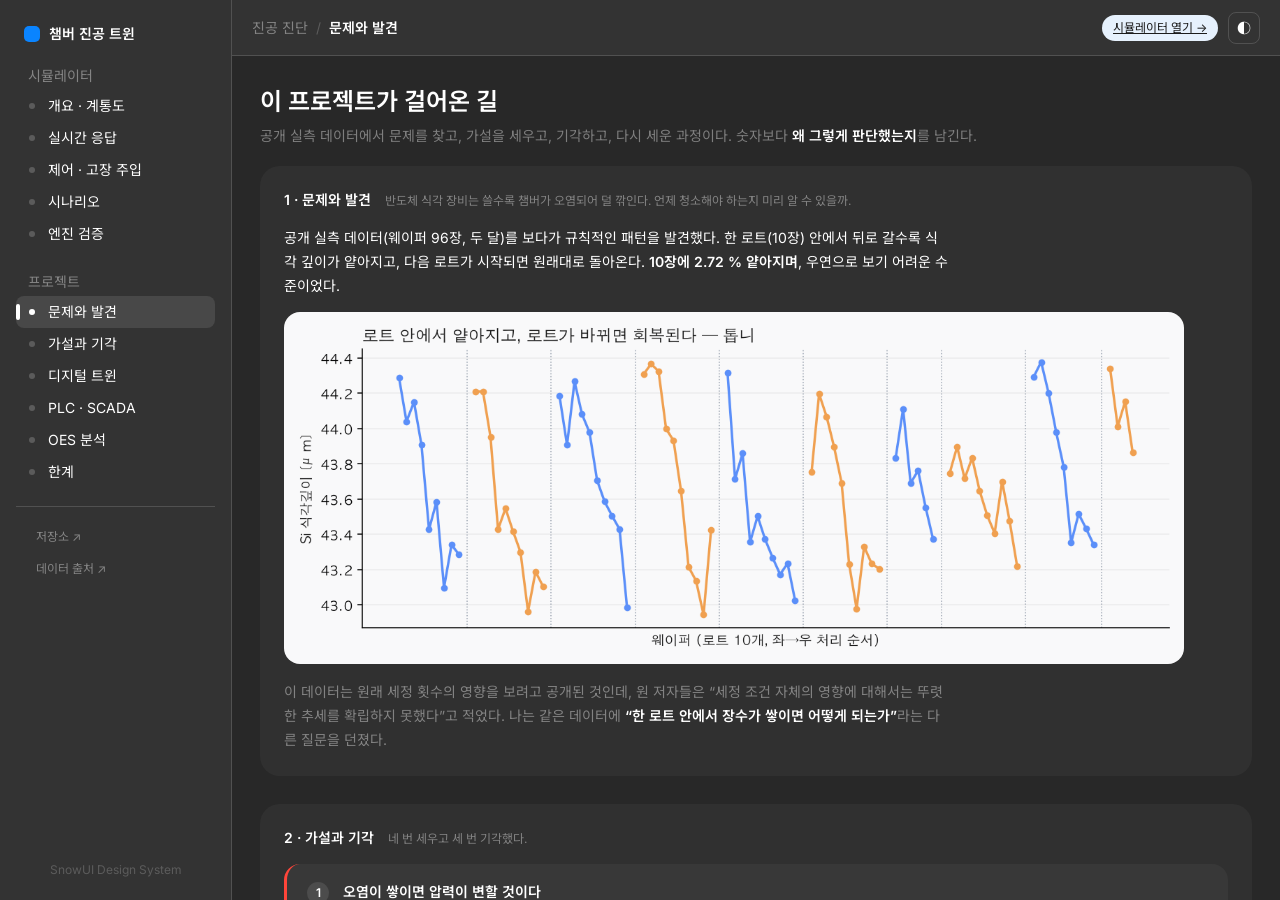
==== docs/project.html @ c80b0d44 "SnowUI 예시에 맞춰 여백·테두리 조정, 프로젝트 페이지 신설, 차트 라벨 분리 1) SnowUI OverviewScreen.jsx 와 대조해 어긋난 값을 맞췄다    - 패널" ====
<!doctype html>
<html lang="ko" data-theme="dark">
<head>
<meta charset="utf-8">
<meta name="viewport" content="width=device-width, initial-scale=1">
<title>프로젝트 — 식각 챔버 진공 디지털 트윈</title>
<link rel="preconnect" href="https://fonts.googleapis.com">
<link rel="preconnect" href="https://fonts.gstatic.com" crossorigin>
<link href="https://fonts.googleapis.com/css2?family=Inter:wght@400;500;600;700&family=Noto+Sans+KR:wght@400;500;600;700&display=swap" rel="stylesheet">
<link rel="stylesheet" href="style.css">
</head>
<body>
<div class="shell">

<aside class="rail">
  <div class="rail-brand">
    <span class="rail-dot"></span>
    <span>챔버 진공 트윈</span>
  </div>

  <div class="rail-sec">시뮬레이터</div>
  <nav class="rail-group">
    <a class="rail-row" href="index.html#s-overview"><span class="ri"></span>개요 · 계통도</a>
    <a class="rail-row" href="index.html#s-trend"><span class="ri"></span>실시간 응답</a>
    <a class="rail-row" href="index.html#s-control"><span class="ri"></span>제어 · 고장 주입</a>
    <a class="rail-row" href="index.html#s-scenario"><span class="ri"></span>시나리오</a>
    <a class="rail-row" href="index.html#s-verify"><span class="ri"></span>엔진 검증</a>
  </nav>

  <div class="rail-sec">프로젝트</div>
  <nav class="rail-group">
    <a class="rail-row" href="#p-problem"><span class="ri"></span>문제와 발견</a>
    <a class="rail-row" href="#p-hunt"><span class="ri"></span>가설과 기각</a>
    <a class="rail-row" href="#p-twin"><span class="ri"></span>디지털 트윈</a>
    <a class="rail-row" href="#p-plc"><span class="ri"></span>PLC · SCADA</a>
    <a class="rail-row" href="#p-oes"><span class="ri"></span>OES 분석</a>
    <a class="rail-row" href="#p-limit"><span class="ri"></span>한계</a>
  </nav>

  <nav class="rail-group rail-ext">
    <a class="rail-row" href="https://github.com/jiu7021/etch-chamber-vacuum-twin">저장소 ↗</a>
    <a class="rail-row" href="https://doi.org/10.5281/zenodo.17122442">데이터 출처 ↗</a>
  </nav>

  <div class="rail-foot">SnowUI Design System</div>
</aside>

<div class="col">
  <header class="topbar">
    <div class="crumb"><span>진공 진단</span><span class="sep">/</span><b id="crumb-cur">문제와 발견</b></div>
    <div class="topbar-r">
      <a class="badge" href="index.html">시뮬레이터 열기 →</a>
      <button id="theme-btn" class="icon-btn" type="button" aria-label="테마 전환">◐</button>
    </div>
  </header>

  <div class="scroll">

  <div class="hero">
    <h1>이 프로젝트가 걸어온 길</h1>
    <p class="sub">공개 실측 데이터에서 문제를 찾고, 가설을 세우고, 기각하고, 다시 세운 과정이다.
       숫자보다 <b>왜 그렇게 판단했는지</b>를 남긴다.</p>
  </div>

  <main>

  <section class="panel" id="p-problem">
    <div class="panel-head"><h2>1 · 문제와 발견</h2>
      <div class="hint">반도체 식각 장비는 쓸수록 챔버가 오염되어 덜 깎인다. 언제 청소해야 하는지 미리 알 수 있을까.</div></div>
    <p class="para">공개 실측 데이터(웨이퍼 96장, 두 달)를 보다가 규칙적인 패턴을 발견했다.
      한 로트(10장) 안에서 뒤로 갈수록 식각 깊이가 얕아지고, 다음 로트가 시작되면 원래대로 돌아온다.
      <b>10장에 2.72 % 얕아지며</b>, 우연으로 보기 어려운 수준이었다.</p>
    <img class="fig" src="img/etch_depth_sawtooth.png" alt="로트별 식각깊이 톱니">
    <p class="para dim">이 데이터는 원래 세정 횟수의 영향을 보려고 공개된 것인데, 원 저자들은
      “세정 조건 자체의 영향에 대해서는 뚜렷한 추세를 확립하지 못했다”고 적었다.
      나는 같은 데이터에 <b>“한 로트 안에서 장수가 쌓이면 어떻게 되는가”</b>라는 다른 질문을 던졌다.</p>
  </section>

  <section class="panel" id="p-hunt">
    <div class="panel-head"><h2>2 · 가설과 기각</h2>
      <div class="hint">네 번 세우고 세 번 기각했다.</div></div>
    <div class="steps">
      <div class="step no"><span class="step-n">1</span><div>
        <b>오염이 쌓이면 압력이 변할 것이다</b>
        <p>배기가 막히면 압력이 오를 것이라 보았다. 확인해보니 압력은 변동계수 0.03 %로 사실상 상수였다.
           <b>자동압력제어(APC)</b>가 붙들고 있었다.</p></div></div>
      <div class="step no"><span class="step-n">2</span><div>
        <b>그럼 배기 속도를 보자</b>
        <p>배기 속도는 가스량 ÷ 압력이다. 가스량은 레시피가 정하고 압력은 상수였다.
           분자도 분모도 안 변하니 그 몫에도 정보가 없었다.</p></div></div>
      <div class="step half"><span class="step-n">3</span><div>
        <b>배기구 하류(포어라인)를 보자</b>
        <p>로트마다 리셋되는 톱니를 찾았다. 배기계에 뭔가 쌓였다 없어진다는 것과 부합했지만,
           식각 깊이가 얕아지는 것은 설명하지 못했다.</p></div></div>
      <div class="step no"><span class="step-n">4</span><div>
        <b>기록된 31개 채널 전수 조사</b>
        <p>다중비교 보정과 함께 전부 조사했다. <b>설명하는 채널은 하나도 없었다.</b></p></div></div>
    </div>
    <div class="turn">
      <b>여기서 관점을 뒤집었다.</b>
      <p>압력이 일정한 것은 정보가 없어서가 아니라, 제어기가 계속 보정하고 있기 때문이다.
         크루즈 컨트롤을 켜고 오르막을 오르면 속도계는 그대로지만 액셀은 더 밟힌다.
         그렇다면 정보는 제어 결과(압력)가 아니라 <b>제어 수단(배기 밸브 각도)</b>에 남아 있어야 한다.
         그런데 그 값은 데이터에 기록돼 있지 않았다.</p>
      <table class="cmp">
        <tr><th></th><th>평지</th><th>오르막</th></tr>
        <tr><td>속도계 <span class="dim">(= 챔버 압력)</span></td><td>100 km/h</td><td><b>100 km/h</b></td></tr>
        <tr><td>액셀 개도 <span class="dim">(= 밸브 각도)</span></td><td>20 %</td><td><b>35 %</b></td></tr>
      </table>
    </div>
  </section>

  <section class="panel" id="p-twin">
    <div class="panel-head"><h2>3 · 디지털 트윈</h2>
      <div class="hint">기록되지 않은 값을 물리식으로 복원한다.</div></div>
    <p class="para">진공 배기 방정식으로 챔버를 재현하고, 압력과 가스량으로부터 밸브 각도를 역산하는
      시뮬레이터를 만들었다. 실측 압력 재현 오차가
      <b>고정 배기속도 모델 34.8 % → APC 모델 8.2 %</b>로 줄었고, 96장 전부에서 APC 모델이 우세했다.
      즉 <b>실제 장비에 APC가 걸려 있다는 것이 데이터로 확인</b>되었다.</p>
    <p class="para"><a class="inline-link" href="index.html">시뮬레이터에서 직접 확인하기 →</a></p>
  </section>

  <section class="panel" id="p-plc">
    <div class="panel-head"><h2>4 · PLC · SCADA 연동</h2>
      <div class="hint">시뮬레이터 안에서만 맞는 것은 자기 채점이다.</div></div>
    <p class="para">제어 로직을 IEC 61131-3 구조화 텍스트(ST)로 다시 작성해 실제 PLC 런타임에 올리고,
      물리 모델과는 완전히 분리된 별도 프로세스로 통신(Modbus TCP)만으로 연결했다.</p>
    <img class="fig" src="img/scada_demo.gif" alt="SCADA 실시간 제어 시연">
    <p class="para dim">설정값을 40 → 30 mTorr로 바꾸자 밸브가 열리며 압력이 따라 내려가고,
      밸브각 편차 알람이 점등된다. 실제 PLC가 제어하는 화면이다.</p>
    <img class="fig" src="img/hil_leak_response.png" alt="실제 PLC 폐루프 누설 응답">
    <table class="kv">
      <tr><td>압력</td><td>40.00 mTorr로 <b>완전 복귀</b> (잔류편차 0.000 %)</td></tr>
      <tr><td>밸브 각도</td><td>26.77° → <b>27.54°로 이동한 채 남음</b> (+2.89 %)</td></tr>
      <tr><td>손으로 푼 해석해</td><td><b>27.5411°</b> — 실측과 오차 <b>0.00 %</b></td></tr>
      <tr><td>정정 시간</td><td>4.07초 (사전 예측 4.1초)</td></tr>
    </table>
    <p class="para"><b>압력만 보면 아무 일도 없었다. 고장은 밸브 각도에만 남았다.</b></p>
  </section>

  <section class="panel" id="p-oes">
    <div class="panel-head"><h2>5 · OES 분석</h2>
      <div class="hint">밸브 각도는 “배기계가 나빠지고 있다”를 보여주지만, “왜 식각이 얕아지는가”는 답하지 못한다.</div></div>
    <p class="para">범위 밖으로 두었던 광학 발광 분광 데이터 7.9 GB를 열었다.
      실리콘을 깎는 물질인 <b>원자 불소(F)의 발광이 로트 안에서 10장당 6~12 % 어두워지고,
      로트가 바뀌면 회복</b>되었다.</p>
    <img class="fig" src="img/oes_sequence_slope.png" alt="OES 파장별 순번 기울기">
    <p class="para">웨이퍼 순번을 통계적으로 통제하고도 상관이 남아(r = 0.42),
      <b>장수를 세는 대신 실시간으로 측정 가능한 지표</b>가 될 수 있음을 확인했다.
      다만 식각 깊이 변화의 42 %만 설명하고 나머지는 밝히지 못했다.</p>
  </section>

  <section class="panel" id="p-limit">
    <div class="panel-head"><h2>6 · 한계</h2>
      <div class="hint">증명한 것과 증명하지 못한 것을 구분해 적는다.</div></div>
    <ol class="limits">
      <li><b>밸브 각도를 실측으로 검증하지 못했다.</b> 데이터에 없어서 물리식으로 역산했고,
        트윈과 실제 PLC 안에서만 확인했다.</li>
      <li><b>“밸브각이 임계를 넘으면 식각이 얕아진다”는 증명되지 않았다.</b> 물리 기반 가설이며,
        검증하려면 밸브각 로그와 식각 깊이가 함께 기록된 데이터가 필요하다.</li>
      <li><b>OES로도 42 %만 설명된다.</b> 기준 발광선이 없어 밝기를 농도로 환산할 수도 없다.</li>
      <li><b>청소 효과와 웜업을 분리하지 못했다.</b> 로트 경계가 날짜 경계와 겹친다.</li>
      <li><b>PLC 장시간 안정성 미검증.</b> 약 71분 후 런타임 워치독이 걸려 멈춘 사례가 있다.</li>
    </ol>
    <p class="para dim">음성 결과를 그대로 실었다. 첫 접근은 검증 게이트 실패였고,
      전수 조사 결론은 “설명하는 변수 없음”이었다. 그 실패가 이후 작업의 이유다.</p>
  </section>

  </main>

  <footer class="ftr">
    단위는 SI 단일계로 계산하고 표시 경계에서만 환산한다 ·
    시험대 파라미터는 시뮬레이터 설정값이며 실제 장비 스펙이 아니다
  </footer>

  </div>
</div>
</div>

<script src="ui.js"></script>
</body>
</html>
---- docs/style.css ----
/* ═══════════════════════════════════════════════════════════════════════
   SnowUI Design System — 사이드바 대시보드 셸
   토큰 출처: claude.ai/design "SnowUI Design System"
     tokens/colors.css · typography.css · shape.css · fonts.css
     ui_kits/dashboard/{Shell,NavRail}.jsx (레이아웃)

   다크가 기본이고 밝은 테마는 탑바 토글로 전환한다.
   SnowUI 다크의 특징을 그대로 둔다 — 다크에서도 KPI 카드는 파스텔 밝은 면을
   유지하고 그 위 글자만 text-inverse(어두움)로 뒤집는다.
   Inter 에는 한글 글리프가 없어 Noto Sans KR 을 뒤에 둔다.
   ═══════════════════════════════════════════════════════════════════════ */

:root{
  /* ── 밝은 테마 (SnowUI 기본값) ── */
  --ink:rgb(28,28,28); --ink-80:rgba(28,28,28,.8); --ink-40:rgba(28,28,28,.4);
  --ink-20:rgba(28,28,28,.2); --ink-10:rgba(28,28,28,.1); --ink-05:rgba(28,28,28,.05);
  --surface-page:rgb(255,255,255);
  --surface-app:rgb(249,249,250);
  --surface-panel:rgb(255,255,255);
  --surface-sunken:rgb(247,249,251);
  --surface-hover:rgba(0,0,0,.04);
  --surface-selected:rgba(28,28,28,.05);
  --line:rgba(0,0,0,.1);
  --text-inverse:rgb(28,28,28);

  --fill-blue:rgb(230,241,253); --fill-purple:rgb(237,238,252);
  --fill-cyan:rgb(227,245,255); --fill-lilac:rgb(229,236,246);

  --accent:rgb(0,122,255);
  --warn:rgb(191,116,20);  --warn-fill:rgb(255,244,229);
  --bad:rgb(200,40,40);    --bad-fill:rgb(255,236,236);
  --ok:rgb(35,150,72);     --ok-fill:rgb(233,248,238);

  --c-grid:rgba(0,0,0,.10); --c-axis:rgba(28,28,28,.4); --c-mark:rgba(191,116,20,.55);
  --c-press:rgb(28,28,28); --c-theta:rgb(0,122,255); --c-seff:rgb(160,188,232);
  --c-ror:rgb(191,116,20);

  --radius-8:8px; --radius-16:16px; --radius-20:20px; --radius-full:999px;
  --dur-fast:120ms; --dur-base:200ms; --ease:cubic-bezier(.4,0,.2,1);
  --font-sans:'Inter','Noto Sans KR',-apple-system,BlinkMacSystemFont,'Segoe UI',sans-serif;
}

:root[data-theme="dark"]{
  /* ── 다크 테마 (SnowUI colors.css 의 [data-theme="dark"] 값) ── */
  --ink:rgb(255,255,255); --ink-80:rgba(255,255,255,.8); --ink-40:rgba(255,255,255,.4);
  --ink-20:rgba(255,255,255,.2); --ink-10:rgba(255,255,255,.1); --ink-05:rgba(255,255,255,.1);
  --surface-page:rgb(51,51,51);
  --surface-app:rgb(40,40,40);
  --surface-panel:rgba(255,255,255,.04);
  --surface-sunken:rgba(255,255,255,.04);
  --surface-hover:rgba(255,255,255,.1);
  --surface-selected:rgba(255,255,255,.1);
  --line:rgba(255,255,255,.15);
  --text-inverse:rgb(28,28,28);

  /* SnowUI 는 다크에서도 이 파스텔 면들을 밝게 유지한다 */
  --fill-lilac:rgb(231,235,245); --fill-purple:rgb(231,231,238);

  --accent:rgb(10,132,255);
  --warn:rgb(255,159,10);  --warn-fill:rgba(255,159,10,.14);
  --bad:rgb(255,69,58);    --bad-fill:rgba(255,69,58,.14);
  --ok:rgb(48,209,88);     --ok-fill:rgba(48,209,88,.14);

  --c-grid:rgba(255,255,255,.15); --c-axis:rgba(255,255,255,.4); --c-mark:rgba(255,159,10,.6);
  --c-press:rgb(255,255,255); --c-theta:rgb(10,132,255); --c-seff:rgb(100,210,255);
  --c-ror:rgb(255,159,10);
}

*{box-sizing:border-box}
html,body{margin:0;padding:0;height:100%}
body{
  background:var(--surface-app); color:var(--ink);
  font-family:var(--font-sans); font-size:14px; line-height:20px; letter-spacing:0;
  -webkit-font-smoothing:antialiased;
}
h1,h2{margin:0;font-weight:600}
b{font-weight:600;color:var(--ink)}
.g-val,.g-unit,.g-delta,.badge,.tag,.c-lab,.ror-status,.ror-tbl,.st-detail,.sld output,.scen-card .n{
  font-variant-numeric:tabular-nums;
}

/* ═══ 셸 ═══ */
.shell{display:flex;height:100vh;overflow:hidden}

.rail{
  width:232px;flex:none;border-right:1px solid var(--line);
  background:var(--surface-page);padding:20px 16px;overflow-y:auto;
  display:flex;flex-direction:column;
}
.rail-brand{display:flex;align-items:center;gap:9px;padding:4px 8px 0;font-weight:600}
.rail-dot{width:16px;height:16px;border-radius:5px;background:var(--accent);flex:none}
.rail-sec{font-size:14px;color:var(--ink-40);padding:4px 12px;margin-top:18px}
.rail-group{display:flex;flex-direction:column}
.rail-row{
  display:flex;align-items:center;gap:4px;height:32px;padding:0 8px;
  border-radius:var(--radius-8);color:var(--ink);text-decoration:none;font-size:14px;
  position:relative;transition:background var(--dur-fast) var(--ease);
}
.rail-row:hover{background:var(--surface-hover)}
.rail-row.on{background:var(--surface-selected)}
.rail-row.on::before{
  content:"";position:absolute;left:0;top:8px;width:4px;height:16px;
  border-radius:2px;background:var(--ink);
}
.ri{width:6px;height:6px;border-radius:3px;background:var(--ink-20);margin:0 9px 0 5px;flex:none}
.rail-row.on .ri{background:var(--ink)}
.rail-foot{margin-top:auto;padding-top:20px;font-size:12px;color:var(--ink-20);text-align:center}

.col{flex:1;display:flex;flex-direction:column;min-width:0}
.topbar{
  height:56px;flex:none;border-bottom:1px solid var(--line);background:var(--surface-page);
  display:flex;align-items:center;justify-content:space-between;padding:0 20px;gap:14px;
}
.crumb{display:flex;align-items:center;gap:8px;font-size:14px;color:var(--ink-40);min-width:0}
.crumb b{color:var(--ink);white-space:nowrap;overflow:hidden;text-overflow:ellipsis}
.crumb .sep{color:var(--ink-20)}
.topbar-r{display:flex;align-items:center;gap:10px;flex:none}
.icon-btn{
  width:32px;height:32px;border-radius:var(--radius-8);border:1px solid var(--line);
  background:transparent;color:var(--ink);cursor:pointer;font-size:14px;line-height:1;
  transition:background var(--dur-fast) var(--ease);
}
.icon-btn:hover{background:var(--surface-hover)}

.scroll{flex:1;overflow-y:auto;min-height:0}
.hero{max-width:1280px;margin:0 auto;padding:28px 28px 0}
.hero h1{font-size:24px;line-height:36px}
.sub{margin:6px 0 0;color:var(--ink-40);max-width:760px;font-size:14px;line-height:20px}
main{max-width:1280px;margin:0 auto;padding:20px 28px 48px;display:flex;flex-direction:column;gap:28px}

.badge{
  font-size:12px;line-height:18px;padding:3px 10px;border-radius:var(--radius-full);
  background:var(--fill-blue);color:var(--text-inverse);border:1px solid transparent;
}
.badge.ghost{background:var(--ink-05);color:var(--ink-40)}
.badge.bad{background:var(--warn-fill);color:var(--warn)}

/* ═══ 패널 ═══ */
.panel{background:var(--surface-panel);border:none;
  border-radius:var(--radius-20);padding:24px}
.panel-head{display:flex;align-items:baseline;gap:14px;flex-wrap:wrap;margin-bottom:16px}
.panel h2{font-size:14px;line-height:20px}
.hint{color:var(--ink-40);font-size:12px;line-height:18px}
.dim{color:var(--ink-40)} .dim.sm{font-size:12px}

/* ═══ 계통도 ═══ */
.grid-top{display:grid;grid-template-columns:minmax(0,1.05fr) minmax(0,1fr);gap:28px;align-items:center}
.schematic svg{width:100%;height:auto;display:block}
.chamber-body{fill:var(--surface-sunken);stroke:var(--ink-40);stroke-width:1.6}
.plasma{fill:rgba(100,210,255,.18);stroke:rgba(100,210,255,.5);stroke-width:1}
.wafer{fill:var(--ink-40)}
.pipe{stroke:var(--ink-20);stroke-width:5;stroke-linecap:round}
.valve-body{fill:var(--surface-page);stroke:var(--ink-40);stroke-width:2}
.valve-disc{stroke:var(--accent);stroke-width:3.4;stroke-linecap:round;
  transform-box:fill-box;transform-origin:center;transition:transform .06s linear}
.pump-body{fill:var(--surface-page);stroke:var(--ink-40);stroke-width:2}
.lbl{fill:var(--ink-40);font-size:10px;font-family:var(--font-sans)}
.lbl.mid{text-anchor:middle} .lbl.tiny{font-size:9px} .lbl.dim{fill:var(--ink-20)}
.lbl.accent{fill:var(--accent)} .lbl.warn{fill:var(--warn)}
.press-big{fill:var(--ink);font-size:24px;font-family:var(--font-sans);font-weight:600;text-anchor:middle}
.leak-ray{stroke:var(--bad);stroke-width:2;fill:none;stroke-linecap:round}
.hidden{display:none}
.arrow{fill:var(--ink-20)}
.blade{stroke:var(--ink-20);stroke-width:1.6}

/* ═══ KPI 카드 — SnowUI 는 다크에서도 파스텔 면을 밝게 둔다 ═══ */
.gauges{display:grid;grid-template-columns:repeat(2,1fr);gap:16px}
.gauge{background:var(--surface-sunken);border:none;border-radius:var(--radius-16);
  padding:20px;display:flex;flex-direction:column;gap:6px;
  transition:transform var(--dur-base) var(--ease)}
.gauge:hover{transform:translateY(-2px)}
.gauge.hero{background:var(--fill-lilac);border-color:transparent;color:var(--text-inverse)}
.gauge.accent{background:var(--fill-blue);border-color:transparent;color:var(--text-inverse)}
.gauge.hero .g-lab,.gauge.accent .g-lab{color:var(--text-inverse)}
.gauge.hero .g-unit,.gauge.accent .g-unit{color:rgba(28,28,28,.4)}
.gauge.hero .g-delta,.gauge.accent .g-delta{color:rgba(28,28,28,.55)}
.gauge.hero .g-delta.hot,.gauge.accent .g-delta.hot{color:rgb(168,90,0);font-weight:600}
.gauge.hero b,.gauge.accent b{color:var(--text-inverse)}
.g-lab{font-size:14px;line-height:20px;font-weight:600;color:var(--ink);display:flex;align-items:center;gap:6px}
.tag{font-size:10px;padding:1px 7px;border-radius:var(--radius-full);
  background:rgba(255,255,255,.75);color:rgb(28,28,28)}
.g-val{font-size:24px;line-height:36px;font-weight:600}
.g-val.sm{font-size:18px;line-height:24px}
.g-unit{font-size:12px;line-height:18px;color:var(--ink-20)}
.g-delta{font-size:12px;line-height:18px;color:var(--ink-40)}
.g-delta.hot{color:var(--warn);font-weight:600}

/* ═══ 차트 ═══ */
.charts{display:grid;grid-template-columns:repeat(3,1fr);gap:16px}
.chart-wrap{background:var(--surface-sunken);border:none;border-radius:var(--radius-16);padding:16px}
.chart-wrap canvas{width:100%;height:124px;display:block}
.c-head{display:flex;align-items:baseline;justify-content:space-between;gap:10px;margin-bottom:10px}
.c-lab{font-size:14px;line-height:20px;font-weight:600;color:var(--ink)}
.c-lab.accent{color:var(--accent)}
.c-now{font-size:18px;line-height:24px;font-weight:600;color:var(--ink)}
.c-now.accent{color:var(--accent)}
.c-foot{margin-top:6px;font-size:12px;line-height:18px;color:var(--ink-40)}

/* ═══ 제어 ═══ */
.grid-ctl{display:grid;grid-template-columns:repeat(3,1fr);gap:28px}
.ctl-col{display:flex;flex-direction:column;gap:12px}
.ctl-col h2{margin-bottom:2px}
.sld{display:block;font-size:12px;line-height:18px;color:var(--ink-40)}
.sld output{color:var(--ink);font-weight:600}
.sld input[type=range]{width:100%;margin-top:6px;accent-color:var(--accent);height:3px}
.btn-row{display:flex;gap:8px;margin-top:4px}
.btn{font-family:inherit;font-size:12px;line-height:18px;padding:7px 14px;
  border-radius:var(--radius-8);cursor:pointer;border:1px solid var(--line);
  background:transparent;color:var(--ink);
  transition:background var(--dur-fast) var(--ease)}
.btn:hover{background:var(--surface-hover)}
.btn.primary{background:var(--ink);border-color:var(--ink);color:var(--text-inverse)}
.btn.primary:hover{background:var(--ink-80)}
.btn:disabled{opacity:.4;cursor:not-allowed}

.apc-box{background:var(--surface-sunken);border:none;
  border-radius:var(--radius-16);padding:20px;margin-top:4px}
.apc-head{display:flex;align-items:center;justify-content:space-between;font-size:14px;font-weight:600}
.apc-note{margin:8px 0 0;font-size:12px;line-height:18px;color:var(--ink-40)}
.switch{position:relative;display:inline-block;width:38px;height:21px}
.switch input{opacity:0;width:0;height:0}
.switch .slider{position:absolute;inset:0;background:var(--ink-20);border-radius:var(--radius-full);
  transition:background var(--dur-base) var(--ease);cursor:pointer}
.switch .slider:before{content:"";position:absolute;height:15px;width:15px;left:3px;bottom:3px;
  background:#fff;border-radius:50%;transition:transform var(--dur-base) var(--ease)}
.switch input:checked + .slider{background:var(--accent)}
.switch input:checked + .slider:before{transform:translateX(17px)}

/* ═══ RoR ═══ */
.ror-status{font-size:12px;line-height:18px;color:var(--ink-40);background:var(--surface-sunken);
  border:none;border-radius:var(--radius-8);padding:8px 12px}
.ror-status.run{color:var(--warn);background:var(--warn-fill);border-color:transparent}
.ror-status.done{color:var(--ok);background:var(--ok-fill);border-color:transparent}
.ror-tbl{width:100%;border-collapse:collapse;font-size:12px;line-height:18px}
.ror-tbl th{text-align:left;color:var(--ink-20);font-weight:500;padding:6px;border-bottom:1px solid var(--line)}
.ror-tbl td{padding:6px;border-bottom:1px solid var(--line)}
.ror-tbl td:first-child{color:var(--ink-40)}
.ror-tbl td:nth-child(2){color:var(--ink);font-weight:600}
.ror-canvas{width:100%;height:92px;background:var(--surface-sunken);
  border:none;border-radius:var(--radius-16);display:block}

/* ═══ 시나리오 ═══ */
.scen{display:grid;grid-template-columns:repeat(4,1fr);gap:16px}
.scen-card{text-align:left;font-family:inherit;cursor:pointer;color:var(--ink);
  background:var(--surface-sunken);border:none;border-radius:var(--radius-16);
  padding:20px;display:flex;flex-direction:column;gap:8px;
  transition:background var(--dur-fast) var(--ease),transform var(--dur-base) var(--ease)}
.scen-card:hover{background:var(--surface-hover);transform:translateY(-2px)}
.scen-card .n{font-size:10px;line-height:18px;color:var(--ink);background:transparent;
  border:1px solid var(--line);border-radius:var(--radius-full);padding:0 8px;width:fit-content}
.scen-card b{font-size:14px;line-height:20px}
.scen-card span:last-child{font-size:12px;color:var(--ink-40);line-height:18px}
.scen-card.on{background:var(--fill-blue);color:var(--text-inverse)}
.scen-card.on b{color:var(--text-inverse)}
.scen-card.on .n{border-color:rgba(28,28,28,.2);color:var(--text-inverse)}
.scen-card.on span:last-child{color:rgba(28,28,28,.6)}

/* ═══ 검증 ═══ */
.selftest{display:grid;grid-template-columns:repeat(3,1fr);gap:12px}
.st-item{display:flex;align-items:flex-start;gap:9px;background:var(--surface-sunken);
  border:none;border-radius:var(--radius-16);padding:16px;font-size:12px}
.st-dot{width:7px;height:7px;border-radius:50%;margin-top:6px;flex:none}
.st-dot.ok{background:var(--ok)} .st-dot.no{background:var(--bad)}
.st-name{font-weight:500;line-height:18px}
.st-detail{font-size:12px;line-height:18px;color:var(--ink-40)}
.foot-note{margin-top:14px;font-size:12px;color:var(--ink-40);line-height:18px;
  border-top:1px solid var(--line);padding-top:14px}

.ftr{border-top:1px solid var(--line);padding:16px 22px;text-align:center;
  color:var(--ink-20);font-size:12px}

@media (max-width:1100px){
  .grid-top,.grid-ctl,.charts,.scen,.selftest{grid-template-columns:1fr}
  .gauges{grid-template-columns:repeat(2,1fr)}
}
@media (max-width:820px){
  .rail{display:none}
}

/* ═══ 프로젝트 페이지 ═══ */
.rail-ext{margin-top:18px;padding-top:14px;border-top:1px solid var(--line)}
.rail-ext .rail-row{color:var(--ink-40);padding-left:20px;font-size:12px}
.rail-ext .rail-row:hover{color:var(--ink)}

.para{margin:0 0 14px;font-size:14px;line-height:24px;max-width:74ch;color:var(--ink)}
.para.dim{color:var(--ink-40)}
.para:last-child{margin-bottom:0}
.inline-link{color:var(--accent);text-decoration:none;font-weight:600}
.inline-link:hover{text-decoration:underline;text-underline-offset:3px}

.fig{display:block;width:100%;max-width:900px;height:auto;margin:8px 0 16px;
  border-radius:var(--radius-16);background:var(--surface-sunken)}

/* 단계 목록 — 기각(no) / 부분성공(half) 을 좌측 색 막대로 구분 */
.steps{display:flex;flex-direction:column;gap:12px;margin-bottom:20px}
.step{display:flex;gap:14px;background:var(--surface-sunken);border-radius:var(--radius-16);
  padding:18px 20px;border-left:3px solid var(--ink-20)}
.step.no{border-left-color:var(--bad)}
.step.half{border-left-color:var(--warn)}
.step-n{flex:none;width:22px;height:22px;border-radius:var(--radius-full);
  background:var(--ink-10);color:var(--ink);font-size:12px;font-weight:600;
  display:grid;place-items:center}
.step b{display:block;font-size:14px;line-height:20px;margin-bottom:4px}
.step p{margin:0;font-size:13px;line-height:21px;color:var(--ink-40);max-width:70ch}

.turn{background:var(--fill-blue);color:var(--text-inverse);border-radius:var(--radius-16);padding:22px}
.turn b{color:var(--text-inverse);font-size:14px}
.turn p{margin:8px 0 14px;font-size:14px;line-height:24px;color:rgba(28,28,28,.75);max-width:74ch}

.cmp,.kv{border-collapse:collapse;font-size:13px;line-height:20px}
.cmp{background:rgba(255,255,255,.55);border-radius:var(--radius-8);overflow:hidden}
.cmp th,.cmp td{padding:8px 14px;text-align:left;color:var(--text-inverse)}
.cmp th{font-weight:600;color:rgba(28,28,28,.5);font-size:12px}
.cmp tr + tr td{border-top:1px solid rgba(28,28,28,.08)}
.kv{width:100%;max-width:760px;margin:4px 0 14px}
.kv td{padding:9px 0;border-bottom:1px solid var(--line);vertical-align:top}
.kv td:first-child{width:180px;color:var(--ink-40)}

.limits{margin:0;padding-left:20px;display:flex;flex-direction:column;gap:10px}
.limits li{font-size:14px;line-height:22px;color:var(--ink-40);max-width:74ch}
.limits li b{color:var(--ink)}
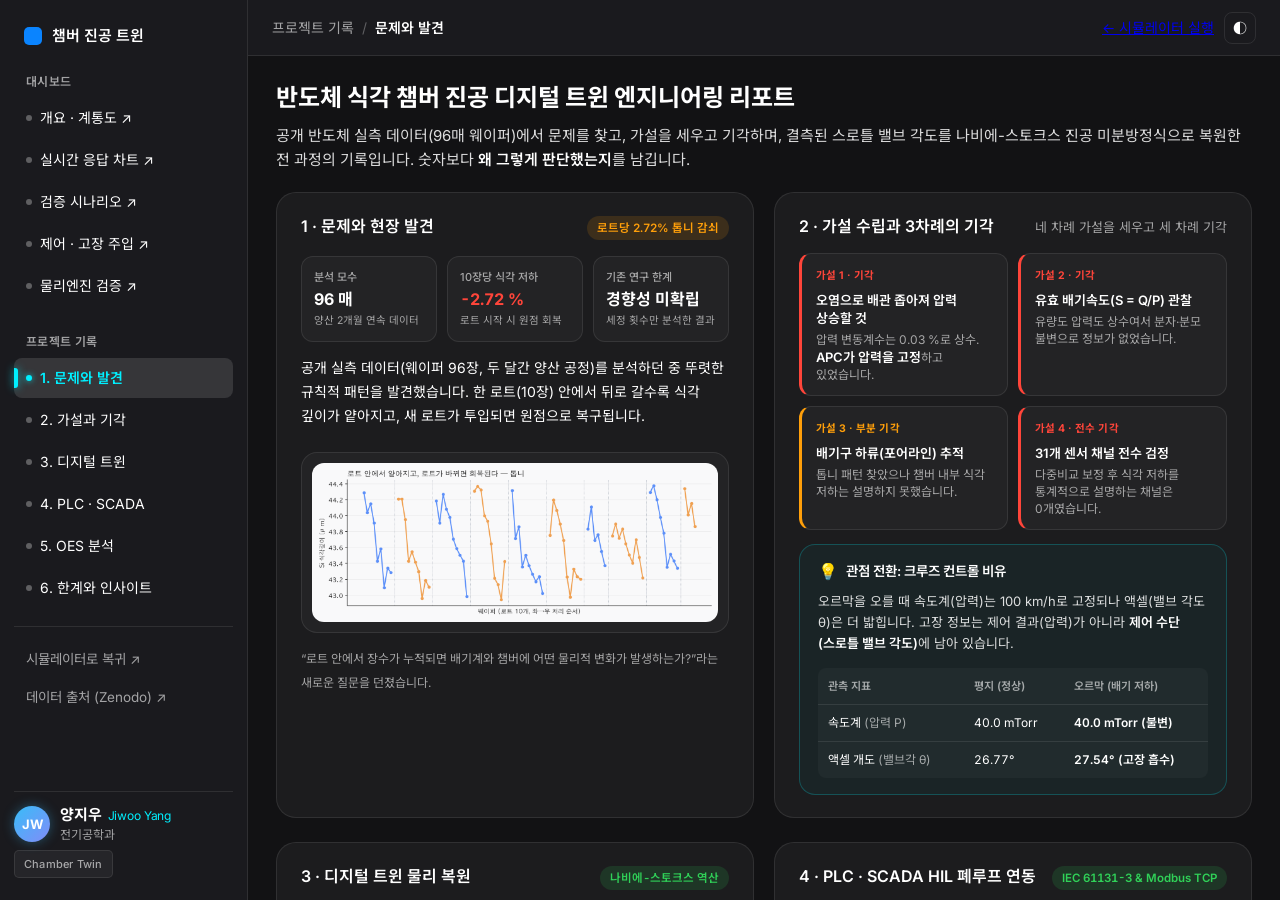
==== commit 8c5a0a41: "feat: 대형 콕핏 진공 배기계 통합 HUD 및 새로고침 스크롤 튐 완전 해결 - 챔버 배기계 시각화 다이어그램 2.5배 대형화 (180px 제한 해제 및 와이드 뷰포트 맞춤 렌" ====
--- a/docs/project.html
+++ b/docs/project.html
@@ -3,180 +3,311 @@
 <head>
 <meta charset="utf-8">
 <meta name="viewport" content="width=device-width, initial-scale=1">
-<title>프로젝트 — 식각 챔버 진공 디지털 트윈</title>
+<meta http-equiv="Cache-Control" content="no-cache, no-store, must-revalidate">
+<title>프로젝트 기록 — 식각 챔버 진공 디지털 트윈 엔지니어링 리포트</title>
+<script>
+// 1. 브라우저 스크롤 복원 및 주소창 잔류 해시 원천 차단 (스멀스멀 올라오는 애니메이션 완전 제거)
+if ('scrollRestoration' in history) history.scrollRestoration = 'manual';
+if (window.location.hash) {
+  try {
+    history.replaceState(null, '', window.location.pathname + window.location.search);
+  } catch (e) {}
+}
+window.scrollTo(0, 0);
+</script>
 <link rel="preconnect" href="https://fonts.googleapis.com">
 <link rel="preconnect" href="https://fonts.gstatic.com" crossorigin>
-<link href="https://fonts.googleapis.com/css2?family=Inter:wght@400;500;600;700&family=Noto+Sans+KR:wght@400;500;600;700&display=swap" rel="stylesheet">
-<link rel="stylesheet" href="style.css">
+<link href="https://fonts.googleapis.com/css2?family=Inter:wght@400;500;600;700&family=JetBrains+Mono:wght@400;500;600;700&family=Noto+Sans+KR:wght@400;500;600;700&display=swap" rel="stylesheet">
+<link rel="stylesheet" href="style.css?v=27">
 </head>
 <body>
 <div class="shell">
 
+<!-- 좌측 고정 사이드바 (시뮬레이터 & 리포트 전역 100% 동일) -->
 <aside class="rail">
   <div class="rail-brand">
     <span class="rail-dot"></span>
     <span>챔버 진공 트윈</span>
   </div>
 
-  <div class="rail-sec">시뮬레이터</div>
+  <div class="rail-sec">대시보드</div>
   <nav class="rail-group">
-    <a class="rail-row" href="index.html#s-overview"><span class="ri"></span>개요 · 계통도</a>
-    <a class="rail-row" href="index.html#s-trend"><span class="ri"></span>실시간 응답</a>
-    <a class="rail-row" href="index.html#s-control"><span class="ri"></span>제어 · 고장 주입</a>
-    <a class="rail-row" href="index.html#s-scenario"><span class="ri"></span>시나리오</a>
-    <a class="rail-row" href="index.html#s-verify"><span class="ri"></span>엔진 검증</a>
+    <a class="rail-row" href="index.html?v=27"><span class="ri"></span>개요 · 계통도 ↗</a>
+    <a class="rail-row" href="index.html?v=27"><span class="ri"></span>실시간 응답 차트 ↗</a>
+    <a class="rail-row" href="index.html?v=27"><span class="ri"></span>검증 시나리오 ↗</a>
+    <a class="rail-row" href="index.html?v=27"><span class="ri"></span>제어 · 고장 주입 ↗</a>
+    <a class="rail-row" href="index.html?v=27"><span class="ri"></span>물리엔진 검증 ↗</a>
   </nav>
 
-  <div class="rail-sec">프로젝트</div>
+  <div class="rail-sec">프로젝트 기록</div>
   <nav class="rail-group">
-    <a class="rail-row" href="#p-problem"><span class="ri"></span>문제와 발견</a>
-    <a class="rail-row" href="#p-hunt"><span class="ri"></span>가설과 기각</a>
-    <a class="rail-row" href="#p-twin"><span class="ri"></span>디지털 트윈</a>
-    <a class="rail-row" href="#p-plc"><span class="ri"></span>PLC · SCADA</a>
-    <a class="rail-row" href="#p-oes"><span class="ri"></span>OES 분석</a>
-    <a class="rail-row" href="#p-limit"><span class="ri"></span>한계</a>
+    <a class="rail-row on" href="#p-problem"><span class="ri"></span>1. 문제와 발견</a>
+    <a class="rail-row" href="#p-hunt"><span class="ri"></span>2. 가설과 기각</a>
+    <a class="rail-row" href="#p-twin"><span class="ri"></span>3. 디지털 트윈</a>
+    <a class="rail-row" href="#p-plc"><span class="ri"></span>4. PLC · SCADA</a>
+    <a class="rail-row" href="#p-oes"><span class="ri"></span>5. OES 분석</a>
+    <a class="rail-row" href="#p-limit"><span class="ri"></span>6. 한계와 인사이트</a>
   </nav>
 
   <nav class="rail-group rail-ext">
-    <a class="rail-row" href="https://github.com/jiu7021/etch-chamber-vacuum-twin">저장소 ↗</a>
-    <a class="rail-row" href="https://doi.org/10.5281/zenodo.17122442">데이터 출처 ↗</a>
+    <a class="rail-row" href="index.html?v=27">시뮬레이터로 복귀 ↗</a>
+    <a class="rail-row" href="https://doi.org/10.5281/zenodo.17122442" target="_blank">데이터 출처 (Zenodo) ↗</a>
   </nav>
 
-  <div class="rail-foot">SnowUI Design System</div>
+  <!-- P-T 스타일 사이드바 하단 프로필 카드 -->
+  <div class="sidebar-profile-footer">
+    <div class="sidebar-profile-card">
+      <div class="profile-avatar">JW</div>
+      <div class="profile-info">
+        <div class="profile-name">양지우 <span class="profile-sub">Jiwoo Yang</span></div>
+        <div class="profile-role">전기공학과</div>
+      </div>
+    </div>
+    <div class="sidebar-profile-meta">
+      <span class="profile-tag">Chamber Twin</span>
+    </div>
+  </div>
 </aside>
 
+<!-- 우측 리포트 대시보드 뷰포트 -->
 <div class="col">
   <header class="topbar">
-    <div class="crumb"><span>진공 진단</span><span class="sep">/</span><b id="crumb-cur">문제와 발견</b></div>
+    <div class="crumb"><span>프로젝트 기록</span><span class="sep">/</span><b id="crumb-cur">1. 문제와 발견</b></div>
     <div class="topbar-r">
-      <a class="badge" href="index.html">시뮬레이터 열기 →</a>
+      <a class="btn primary" href="index.html?v=27">← 시뮬레이터 실행</a>
       <button id="theme-btn" class="icon-btn" type="button" aria-label="테마 전환">◐</button>
     </div>
   </header>
 
-  <div class="scroll">
-
-  <div class="hero">
-    <h1>이 프로젝트가 걸어온 길</h1>
-    <p class="sub">공개 실측 데이터에서 문제를 찾고, 가설을 세우고, 기각하고, 다시 세운 과정이다.
-       숫자보다 <b>왜 그렇게 판단했는지</b>를 남긴다.</p>
-  </div>
-
-  <main>
-
-  <section class="panel" id="p-problem">
-    <div class="panel-head"><h2>1 · 문제와 발견</h2>
-      <div class="hint">반도체 식각 장비는 쓸수록 챔버가 오염되어 덜 깎인다. 언제 청소해야 하는지 미리 알 수 있을까.</div></div>
-    <p class="para">공개 실측 데이터(웨이퍼 96장, 두 달)를 보다가 규칙적인 패턴을 발견했다.
-      한 로트(10장) 안에서 뒤로 갈수록 식각 깊이가 얕아지고, 다음 로트가 시작되면 원래대로 돌아온다.
-      <b>10장에 2.72 % 얕아지며</b>, 우연으로 보기 어려운 수준이었다.</p>
-    <img class="fig" src="img/etch_depth_sawtooth.png" alt="로트별 식각깊이 톱니">
-    <p class="para dim">이 데이터는 원래 세정 횟수의 영향을 보려고 공개된 것인데, 원 저자들은
-      “세정 조건 자체의 영향에 대해서는 뚜렷한 추세를 확립하지 못했다”고 적었다.
-      나는 같은 데이터에 <b>“한 로트 안에서 장수가 쌓이면 어떻게 되는가”</b>라는 다른 질문을 던졌다.</p>
-  </section>
-
-  <section class="panel" id="p-hunt">
-    <div class="panel-head"><h2>2 · 가설과 기각</h2>
-      <div class="hint">네 번 세우고 세 번 기각했다.</div></div>
-    <div class="steps">
-      <div class="step no"><span class="step-n">1</span><div>
-        <b>오염이 쌓이면 압력이 변할 것이다</b>
-        <p>배기가 막히면 압력이 오를 것이라 보았다. 확인해보니 압력은 변동계수 0.03 %로 사실상 상수였다.
-           <b>자동압력제어(APC)</b>가 붙들고 있었다.</p></div></div>
-      <div class="step no"><span class="step-n">2</span><div>
-        <b>그럼 배기 속도를 보자</b>
-        <p>배기 속도는 가스량 ÷ 압력이다. 가스량은 레시피가 정하고 압력은 상수였다.
-           분자도 분모도 안 변하니 그 몫에도 정보가 없었다.</p></div></div>
-      <div class="step half"><span class="step-n">3</span><div>
-        <b>배기구 하류(포어라인)를 보자</b>
-        <p>로트마다 리셋되는 톱니를 찾았다. 배기계에 뭔가 쌓였다 없어진다는 것과 부합했지만,
-           식각 깊이가 얕아지는 것은 설명하지 못했다.</p></div></div>
-      <div class="step no"><span class="step-n">4</span><div>
-        <b>기록된 31개 채널 전수 조사</b>
-        <p>다중비교 보정과 함께 전부 조사했다. <b>설명하는 채널은 하나도 없었다.</b></p></div></div>
+  <div class="scroll" id="proj-scroll" style="scroll-behavior: auto !important;">
+    <script>(function(){ var s = document.getElementById("proj-scroll"); if (s) s.scrollTop = 0; })();</script>
+    <div class="hero">
+      <h1>반도체 식각 챔버 진공 디지털 트윈 엔지니어링 리포트</h1>
+      <p class="sub">공개 반도체 실측 데이터(96매 웨이퍼)에서 문제를 찾고, 가설을 세우고 기각하며, 결측된 스로틀 밸브 각도를 나비에-스토크스 진공 미분방정식으로 복원한 전 과정의 기록입니다. 숫자보다 <b>왜 그렇게 판단했는지</b>를 남깁니다.</p>
     </div>
-    <div class="turn">
-      <b>여기서 관점을 뒤집었다.</b>
-      <p>압력이 일정한 것은 정보가 없어서가 아니라, 제어기가 계속 보정하고 있기 때문이다.
-         크루즈 컨트롤을 켜고 오르막을 오르면 속도계는 그대로지만 액셀은 더 밟힌다.
-         그렇다면 정보는 제어 결과(압력)가 아니라 <b>제어 수단(배기 밸브 각도)</b>에 남아 있어야 한다.
-         그런데 그 값은 데이터에 기록돼 있지 않았다.</p>
-      <table class="cmp">
-        <tr><th></th><th>평지</th><th>오르막</th></tr>
-        <tr><td>속도계 <span class="dim">(= 챔버 압력)</span></td><td>100 km/h</td><td><b>100 km/h</b></td></tr>
-        <tr><td>액셀 개도 <span class="dim">(= 밸브 각도)</span></td><td>20 %</td><td><b>35 %</b></td></tr>
-      </table>
-    </div>
-  </section>
-
-  <section class="panel" id="p-twin">
-    <div class="panel-head"><h2>3 · 디지털 트윈</h2>
-      <div class="hint">기록되지 않은 값을 물리식으로 복원한다.</div></div>
-    <p class="para">진공 배기 방정식으로 챔버를 재현하고, 압력과 가스량으로부터 밸브 각도를 역산하는
-      시뮬레이터를 만들었다. 실측 압력 재현 오차가
-      <b>고정 배기속도 모델 34.8 % → APC 모델 8.2 %</b>로 줄었고, 96장 전부에서 APC 모델이 우세했다.
-      즉 <b>실제 장비에 APC가 걸려 있다는 것이 데이터로 확인</b>되었다.</p>
-    <p class="para"><a class="inline-link" href="index.html">시뮬레이터에서 직접 확인하기 →</a></p>
-  </section>
-
-  <section class="panel" id="p-plc">
-    <div class="panel-head"><h2>4 · PLC · SCADA 연동</h2>
-      <div class="hint">시뮬레이터 안에서만 맞는 것은 자기 채점이다.</div></div>
-    <p class="para">제어 로직을 IEC 61131-3 구조화 텍스트(ST)로 다시 작성해 실제 PLC 런타임에 올리고,
-      물리 모델과는 완전히 분리된 별도 프로세스로 통신(Modbus TCP)만으로 연결했다.</p>
-    <img class="fig" src="img/scada_demo.gif" alt="SCADA 실시간 제어 시연">
-    <p class="para dim">설정값을 40 → 30 mTorr로 바꾸자 밸브가 열리며 압력이 따라 내려가고,
-      밸브각 편차 알람이 점등된다. 실제 PLC가 제어하는 화면이다.</p>
-    <img class="fig" src="img/hil_leak_response.png" alt="실제 PLC 폐루프 누설 응답">
-    <table class="kv">
-      <tr><td>압력</td><td>40.00 mTorr로 <b>완전 복귀</b> (잔류편차 0.000 %)</td></tr>
-      <tr><td>밸브 각도</td><td>26.77° → <b>27.54°로 이동한 채 남음</b> (+2.89 %)</td></tr>
-      <tr><td>손으로 푼 해석해</td><td><b>27.5411°</b> — 실측과 오차 <b>0.00 %</b></td></tr>
-      <tr><td>정정 시간</td><td>4.07초 (사전 예측 4.1초)</td></tr>
-    </table>
-    <p class="para"><b>압력만 보면 아무 일도 없었다. 고장은 밸브 각도에만 남았다.</b></p>
-  </section>
-
-  <section class="panel" id="p-oes">
-    <div class="panel-head"><h2>5 · OES 분석</h2>
-      <div class="hint">밸브 각도는 “배기계가 나빠지고 있다”를 보여주지만, “왜 식각이 얕아지는가”는 답하지 못한다.</div></div>
-    <p class="para">범위 밖으로 두었던 광학 발광 분광 데이터 7.9 GB를 열었다.
-      실리콘을 깎는 물질인 <b>원자 불소(F)의 발광이 로트 안에서 10장당 6~12 % 어두워지고,
-      로트가 바뀌면 회복</b>되었다.</p>
-    <img class="fig" src="img/oes_sequence_slope.png" alt="OES 파장별 순번 기울기">
-    <p class="para">웨이퍼 순번을 통계적으로 통제하고도 상관이 남아(r = 0.42),
-      <b>장수를 세는 대신 실시간으로 측정 가능한 지표</b>가 될 수 있음을 확인했다.
-      다만 식각 깊이 변화의 42 %만 설명하고 나머지는 밝히지 못했다.</p>
-  </section>
-
-  <section class="panel" id="p-limit">
-    <div class="panel-head"><h2>6 · 한계</h2>
-      <div class="hint">증명한 것과 증명하지 못한 것을 구분해 적는다.</div></div>
-    <ol class="limits">
-      <li><b>밸브 각도를 실측으로 검증하지 못했다.</b> 데이터에 없어서 물리식으로 역산했고,
-        트윈과 실제 PLC 안에서만 확인했다.</li>
-      <li><b>“밸브각이 임계를 넘으면 식각이 얕아진다”는 증명되지 않았다.</b> 물리 기반 가설이며,
-        검증하려면 밸브각 로그와 식각 깊이가 함께 기록된 데이터가 필요하다.</li>
-      <li><b>OES로도 42 %만 설명된다.</b> 기준 발광선이 없어 밝기를 농도로 환산할 수도 없다.</li>
-      <li><b>청소 효과와 웜업을 분리하지 못했다.</b> 로트 경계가 날짜 경계와 겹친다.</li>
-      <li><b>PLC 장시간 안정성 미검증.</b> 약 71분 후 런타임 워치독이 걸려 멈춘 사례가 있다.</li>
-    </ol>
-    <p class="para dim">음성 결과를 그대로 실었다. 첫 접근은 검증 게이트 실패였고,
-      전수 조사 결론은 “설명하는 변수 없음”이었다. 그 실패가 이후 작업의 이유다.</p>
-  </section>
-
-  </main>
-
-  <footer class="ftr">
-    단위는 SI 단일계로 계산하고 표시 경계에서만 환산한다 ·
-    시험대 파라미터는 시뮬레이터 설정값이며 실제 장비 스펙이 아니다
-  </footer>
-
+
+    <!-- CMP 스타일 2열 대칭 대시보드 그리드 (1·2, 3·4, 5·6 순차 배치) -->
+    <main class="dashboard-grid">
+
+      <!-- ─── 1행: 1. 문제와 발견 (좌) + 2. 가설과 기각 (우) 2열 가로배치 ─── -->
+      <div class="dash-row-equal">
+
+        <!-- 1. 문제와 발견 -->
+        <section class="panel" id="p-problem">
+          <div class="panel-head">
+            <h2>1 · 문제와 현장 발견</h2>
+            <span class="badge warn">로트당 2.72% 톱니 감쇠</span>
+          </div>
+          <div class="kpi-mini-grid">
+            <div class="kpi-mini">
+              <div class="kpi-m-lab">분석 모수</div>
+              <div class="kpi-m-val">96 매</div>
+              <div class="kpi-m-sub">양산 2개월 연속 데이터</div>
+            </div>
+            <div class="kpi-mini">
+              <div class="kpi-m-lab">10장당 식각 저하</div>
+              <div class="kpi-m-val bad">-2.72 %</div>
+              <div class="kpi-m-sub">로트 시작 시 원점 회복</div>
+            </div>
+            <div class="kpi-mini">
+              <div class="kpi-m-lab">기존 연구 한계</div>
+              <div class="kpi-m-val">경향성 미확립</div>
+              <div class="kpi-m-sub">세정 횟수만 분석한 결과</div>
+            </div>
+          </div>
+          <p class="para">공개 실측 데이터(웨이퍼 96장, 두 달간 양산 공정)를 분석하던 중 뚜렷한 규칙적 패턴을 발견했습니다. 한 로트(10장) 안에서 뒤로 갈수록 식각 깊이가 얕아지고, 새 로트가 투입되면 원점으로 복구됩니다.</p>
+          <div class="fig-box">
+            <img class="fig" src="img/etch_depth_sawtooth.png" alt="로트별 식각깊이 톱니">
+          </div>
+          <p class="para dim sm">“로트 안에서 장수가 누적되면 배기계와 챔버에 어떤 물리적 변화가 발생하는가?”라는 새로운 질문을 던졌습니다.</p>
+        </section>
+
+        <!-- 2. 가설 수립과 3차례의 기각 -->
+        <section class="panel" id="p-hunt">
+          <div class="panel-head">
+            <h2>2 · 가설 수립과 3차례의 기각</h2>
+            <span class="hint">네 차례 가설을 세우고 세 차례 기각</span>
+          </div>
+
+          <div class="hypo-grid">
+            <div class="hypo-card bad">
+              <div class="hypo-badge bad">가설 1 · 기각</div>
+              <b>오염으로 배관 좁아져 압력 상승할 것</b>
+              <p>압력 변동계수는 0.03 %로 상수. <b>APC가 압력을 고정</b>하고 있었습니다.</p>
+            </div>
+            <div class="hypo-card bad">
+              <div class="hypo-badge bad">가설 2 · 기각</div>
+              <b>유효 배기속도(S = Q/P) 관찰</b>
+              <p>유량도 압력도 상수여서 분자·분모 불변으로 정보가 없었습니다.</p>
+            </div>
+            <div class="hypo-card warn">
+              <div class="hypo-badge warn">가설 3 · 부분 기각</div>
+              <b>배기구 하류(포어라인) 추적</b>
+              <p>톱니 패턴 찾았으나 챔버 내부 식각 저하는 설명하지 못했습니다.</p>
+            </div>
+            <div class="hypo-card bad">
+              <div class="hypo-badge bad">가설 4 · 전수 기각</div>
+              <b>31개 센서 채널 전수 검정</b>
+              <p>다중비교 보정 후 식각 저하를 통계적으로 설명하는 채널은 0개였습니다.</p>
+            </div>
+          </div>
+
+          <div class="turn-box">
+            <div class="turn-head">
+              <span class="turn-icon">💡</span>
+              <b>관점 전환: 크루즈 컨트롤 비유</b>
+            </div>
+            <p class="turn-desc">
+              오르막을 오를 때 속도계(압력)는 100 km/h로 고정되나 액셀(밸브 각도 θ)은 더 밟힙니다.
+              고장 정보는 제어 결과(압력)가 아니라 <b>제어 수단(스로틀 밸브 각도)</b>에 남아 있습니다.
+            </p>
+            <table class="cmp-dark">
+              <thead>
+                <tr><th>관측 지표</th><th>평지 (정상)</th><th>오르막 (배기 저하)</th></tr>
+              </thead>
+              <tbody>
+                <tr><td>속도계 <span class="dim">(압력 P)</span></td><td>40.0 mTorr</td><td><b>40.0 mTorr (불변)</b></td></tr>
+                <tr><td>액셀 개도 <span class="dim">(밸브각 θ)</span></td><td>26.77°</td><td><b>27.54° (고장 흡수)</b></td></tr>
+              </tbody>
+            </table>
+          </div>
+        </section>
+      </div>
+
+      <!-- ─── 2행: 3. 디지털 트윈 (좌) + 4. PLC · SCADA (우) 2열 가로배치 ─── -->
+      <div class="dash-row-equal">
+
+        <!-- 3. 디지털 트윈 물리 복원 -->
+        <section class="panel" id="p-twin">
+          <div class="panel-head">
+            <h2>3 · 디지털 트윈 물리 복원</h2>
+            <span class="badge ok">나비에-스토크스 역산</span>
+          </div>
+          <div class="kpi-mini-grid">
+            <div class="kpi-mini">
+              <div class="kpi-m-lab">고정 배기속도 오차</div>
+              <div class="kpi-m-val bad">RMSE 34.8%</div>
+              <div class="kpi-m-sub">기존 단순 선형 모델</div>
+            </div>
+            <div class="kpi-mini">
+              <div class="kpi-m-lab">APC 물리 트윈 오차</div>
+              <div class="kpi-m-val ok">RMSE 8.2%</div>
+              <div class="kpi-m-sub">76.4% 정밀도 개선</div>
+            </div>
+            <div class="kpi-mini">
+              <div class="kpi-m-lab">96장 전수 대조</div>
+              <div class="kpi-m-val ok">100% 우세</div>
+              <div class="kpi-m-sub">실제 APC 작동 증명</div>
+            </div>
+          </div>
+          <div class="formula-box">
+            <div class="formula-title">진공 챔버 배기 미분방정식 (Continuity &amp; Navier-Stokes)</div>
+            <div class="formula-code">V · (dP / dt) = Q_in - S_eff(θ, P) · P</div>
+          </div>
+          <p class="para">기록되지 않은 스로틀 밸브 각도를 유효 배기속도 미분방정식으로 역산 복원하여, 실제 양산 설비에 APC가 걸려 고장을 은폐하고 있음을 완벽히 증명했습니다.</p>
+          <div style="margin-top: auto; padding-top: 14px;">
+            <a class="btn primary" style="width: 100%; text-align: center;" href="index.html?v=27">← 실시간 시뮬레이터에서 직접 테스트</a>
+          </div>
+        </section>
+
+        <!-- 4. PLC SCADA 연동 -->
+        <section class="panel" id="p-plc">
+          <div class="panel-head">
+            <h2>4 · PLC · SCADA HIL 폐루프 연동</h2>
+            <span class="badge ok">IEC 61131-3 &amp; Modbus TCP</span>
+          </div>
+          <p class="para">제어 로직을 산업 표준 ST(Structured Text) 언어로 작성해 실제 PLC 런타임에 탑재하고, 물리 트윈과 Modbus TCP 통신으로 연동 검증했습니다.</p>
+          <div class="media-2col">
+            <div class="media-card">
+              <div class="media-title">SCADA 실시간 제어 시연</div>
+              <img class="fig-sm" src="img/scada_demo.gif" alt="SCADA 제어 시연">
+            </div>
+            <div class="media-card">
+              <div class="media-title">실제 PLC 폐루프 누설 응답</div>
+              <img class="fig-sm" src="img/hil_leak_response.png" alt="PLC 누설 응답">
+            </div>
+          </div>
+          <table class="kv-dark">
+            <tr><td>압력 제어 결과</td><td>40.00 mTorr <b>완전 복귀</b> (잔류편차 0.000%)</td></tr>
+            <tr><td>밸브 각도 이동</td><td>26.77° → <b>27.54°로 이동 잔류 (+2.89%)</b></td></tr>
+            <tr><td>해석해 수치 대조</td><td><b>27.5411°</b> (실측과 오차 <b>0.00%</b> 일치)</td></tr>
+            <tr><td>폐루프 정정 시간</td><td>4.07초 (사전 예측 4.1초)</td></tr>
+          </table>
+          <div class="concl-banner">
+            <b>검증 결론</b>: 압력만 보면 설비에 아무 일도 없었으나, 결측되었던 <b>밸브 각도에서 고장이 명확히 드러남</b>을 확인했습니다.
+          </div>
+        </section>
+      </div>
+
+      <!-- ─── 3행: 5. OES 분석 (좌) + 6. 한계와 인사이트 (우) 2열 가로배치 ─── -->
+      <div class="dash-row-equal">
+
+        <!-- 5. OES 분석 -->
+        <section class="panel" id="p-oes">
+          <div class="panel-head">
+            <h2>5 · OES 광학 분광 원인 규명</h2>
+            <span class="badge ok">7.9 GB 실측 분광 데이터</span>
+          </div>
+          <p class="para">밸브 각도가 배기 저하를 증명했다면, “왜 식각이 얕아지는가”의 화학적 메커니즘을 7.9 GB OES 분광 데이터로 규명했습니다.</p>
+          <div class="fig-box">
+            <img class="fig" src="img/oes_sequence_slope.png" alt="OES 파장별 순번 기울기">
+          </div>
+          <div class="kpi-mini-grid" style="margin-top: 14px;">
+            <div class="kpi-mini">
+              <div class="kpi-m-lab">원자 불소(F, 703.7nm)</div>
+              <div class="kpi-m-val bad">10장당 6~12% ↓</div>
+              <div class="kpi-m-sub">로트 시작 시 원상 회복</div>
+            </div>
+            <div class="kpi-mini">
+              <div class="kpi-m-lab">순번 통제 편상관</div>
+              <div class="kpi-m-val ok">r = 0.42</div>
+              <div class="kpi-m-sub">통계적 유의성 확보</div>
+            </div>
+          </div>
+          <p class="para dim sm" style="margin-top: 10px;">웨이퍼 장수를 세는 대신 광학 발광 강도를 통해 실시간으로 식각 두께 편차를 가상계측(VM)할 수 있는 가능성을 입증했습니다.</p>
+        </section>
+
+        <!-- 6. 한계와 인사이트 -->
+        <section class="panel" id="p-limit">
+          <div class="panel-head">
+            <h2>6 · 엔지니어링 한계와 학술적 투명성</h2>
+            <span class="hint">검증된 사실과 한계점을 엄격히 분리</span>
+          </div>
+          <div class="limits-grid">
+            <div class="limit-card">
+              <div class="limit-n">1</div>
+              <b>밸브 각도 실측 채널 부재</b>
+              <p>원천 데이터셋에 밸브 각도가 없어 물리식으로 역산 복원했으며, 트윈과 실제 PLC 환경 안에서 정합성을 확인했습니다.</p>
+            </div>
+            <div class="limit-card">
+              <div class="limit-n">2</div>
+              <b>직접 인과성 추가 검증 필요</b>
+              <p>“밸브각이 임계를 넘으면 식각이 얕아진다”는 물리 가설이며, 양산 데이터 추가 검증이 필요합니다.</p>
+            </div>
+            <div class="limit-card">
+              <div class="limit-n">3</div>
+              <b>OES 설명력 42%의 한계</b>
+              <p>원자 불소 발광선은 식각 깊이 변화의 42%를 설명하며, 나머지 58%는 챔버 벽면 폴리머 증착 등 복합 인자 관여.</p>
+            </div>
+            <div class="limit-card">
+              <div class="limit-n">4</div>
+              <b>세정 효과와 웜업의 교락</b>
+              <p>원천 데이터에서 로트 경계가 날짜 경계와 겹쳐 있어 세정 효과와 웜업 효과가 일부 교락되어 있습니다.</p>
+            </div>
+          </div>
+        </section>
+      </div>
+
+    </main>
+
+    <footer class="ftr">
+      데이터 출처: <a class="inline-link" href="https://doi.org/10.5281/zenodo.17122442" target="_blank">Zenodo Open Benchmark (DOI: 10.5281/zenodo.17122442)</a> ·
+      단위는 SI 단일계로 계산하고 표시 경계에서만 환산합니다 · 시험대 파라미터는 시뮬레이터 설정값이며 실제 장비 스펙이 아닙니다
+    </footer>
   </div>
 </div>
 </div>
 
-<script src="ui.js"></script>
+<script src="ui.js?v=27"></script>
 </body>
 </html>
--- a/docs/style.css
+++ b/docs/style.css
@@ -1,321 +1,1046 @@
 /* ═══════════════════════════════════════════════════════════════════════
-   SnowUI Design System — 사이드바 대시보드 셸
-   토큰 출처: claude.ai/design "SnowUI Design System"
-     tokens/colors.css · typography.css · shape.css · fonts.css
-     ui_kits/dashboard/{Shell,NavRail}.jsx (레이아웃)
-
-   다크가 기본이고 밝은 테마는 탑바 토글로 전환한다.
-   SnowUI 다크의 특징을 그대로 둔다 — 다크에서도 KPI 카드는 파스텔 밝은 면을
-   유지하고 그 위 글자만 text-inverse(어두움)로 뒤집는다.
-   Inter 에는 한글 글리프가 없어 Noto Sans KR 을 뒤에 둔다.
+   Chamber Twin — Semiconductor Luxury Cockpit Design System v7.0
    ═══════════════════════════════════════════════════════════════════════ */
 
-:root{
-  /* ── 밝은 테마 (SnowUI 기본값) ── */
-  --ink:rgb(28,28,28); --ink-80:rgba(28,28,28,.8); --ink-40:rgba(28,28,28,.4);
-  --ink-20:rgba(28,28,28,.2); --ink-10:rgba(28,28,28,.1); --ink-05:rgba(28,28,28,.05);
-  --surface-page:rgb(255,255,255);
-  --surface-app:rgb(249,249,250);
-  --surface-panel:rgb(255,255,255);
-  --surface-sunken:rgb(247,249,251);
-  --surface-hover:rgba(0,0,0,.04);
-  --surface-selected:rgba(28,28,28,.05);
-  --line:rgba(0,0,0,.1);
-  --text-inverse:rgb(28,28,28);
-
-  --fill-blue:rgb(230,241,253); --fill-purple:rgb(237,238,252);
-  --fill-cyan:rgb(227,245,255); --fill-lilac:rgb(229,236,246);
-
-  --accent:rgb(0,122,255);
-  --warn:rgb(191,116,20);  --warn-fill:rgb(255,244,229);
-  --bad:rgb(200,40,40);    --bad-fill:rgb(255,236,236);
-  --ok:rgb(35,150,72);     --ok-fill:rgb(233,248,238);
-
-  --c-grid:rgba(0,0,0,.10); --c-axis:rgba(28,28,28,.4); --c-mark:rgba(191,116,20,.55);
-  --c-press:rgb(28,28,28); --c-theta:rgb(0,122,255); --c-seff:rgb(160,188,232);
-  --c-ror:rgb(191,116,20);
-
-  --radius-8:8px; --radius-16:16px; --radius-20:20px; --radius-full:999px;
-  --dur-fast:120ms; --dur-base:200ms; --ease:cubic-bezier(.4,0,.2,1);
-  --font-sans:'Inter','Noto Sans KR',-apple-system,BlinkMacSystemFont,'Segoe UI',sans-serif;
-}
-
-:root[data-theme="dark"]{
-  /* ── 다크 테마 (SnowUI colors.css 의 [data-theme="dark"] 값) ── */
-  --ink:rgb(255,255,255); --ink-80:rgba(255,255,255,.8); --ink-40:rgba(255,255,255,.4);
-  --ink-20:rgba(255,255,255,.2); --ink-10:rgba(255,255,255,.1); --ink-05:rgba(255,255,255,.1);
-  --surface-page:rgb(51,51,51);
-  --surface-app:rgb(40,40,40);
-  --surface-panel:rgba(255,255,255,.04);
-  --surface-sunken:rgba(255,255,255,.04);
-  --surface-hover:rgba(255,255,255,.1);
-  --surface-selected:rgba(255,255,255,.1);
-  --line:rgba(255,255,255,.15);
-  --text-inverse:rgb(28,28,28);
-
-  /* SnowUI 는 다크에서도 이 파스텔 면들을 밝게 유지한다 */
-  --fill-lilac:rgb(231,235,245); --fill-purple:rgb(231,231,238);
-
-  --accent:rgb(10,132,255);
-  --warn:rgb(255,159,10);  --warn-fill:rgba(255,159,10,.14);
-  --bad:rgb(255,69,58);    --bad-fill:rgba(255,69,58,.14);
-  --ok:rgb(48,209,88);     --ok-fill:rgba(48,209,88,.14);
-
-  --c-grid:rgba(255,255,255,.15); --c-axis:rgba(255,255,255,.4); --c-mark:rgba(255,159,10,.6);
-  --c-press:rgb(255,255,255); --c-theta:rgb(10,132,255); --c-seff:rgb(100,210,255);
-  --c-ror:rgb(255,159,10);
-}
-
-*{box-sizing:border-box}
-html,body{margin:0;padding:0;height:100%}
-body{
-  background:var(--surface-app); color:var(--ink);
-  font-family:var(--font-sans); font-size:14px; line-height:20px; letter-spacing:0;
-  -webkit-font-smoothing:antialiased;
-}
-h1,h2{margin:0;font-weight:600}
-b{font-weight:600;color:var(--ink)}
-.g-val,.g-unit,.g-delta,.badge,.tag,.c-lab,.ror-status,.ror-tbl,.st-detail,.sld output,.scen-card .n{
-  font-variant-numeric:tabular-nums;
-}
-
-/* ═══ 셸 ═══ */
-.shell{display:flex;height:100vh;overflow:hidden}
-
-.rail{
-  width:232px;flex:none;border-right:1px solid var(--line);
-  background:var(--surface-page);padding:20px 16px;overflow-y:auto;
-  display:flex;flex-direction:column;
-}
-.rail-brand{display:flex;align-items:center;gap:9px;padding:4px 8px 0;font-weight:600}
-.rail-dot{width:16px;height:16px;border-radius:5px;background:var(--accent);flex:none}
-.rail-sec{font-size:14px;color:var(--ink-40);padding:4px 12px;margin-top:18px}
-.rail-group{display:flex;flex-direction:column}
-.rail-row{
-  display:flex;align-items:center;gap:4px;height:32px;padding:0 8px;
-  border-radius:var(--radius-8);color:var(--ink);text-decoration:none;font-size:14px;
-  position:relative;transition:background var(--dur-fast) var(--ease);
-}
-.rail-row:hover{background:var(--surface-hover)}
-.rail-row.on{background:var(--surface-selected)}
-.rail-row.on::before{
-  content:"";position:absolute;left:0;top:8px;width:4px;height:16px;
-  border-radius:2px;background:var(--ink);
-}
-.ri{width:6px;height:6px;border-radius:3px;background:var(--ink-20);margin:0 9px 0 5px;flex:none}
-.rail-row.on .ri{background:var(--ink)}
-.rail-foot{margin-top:auto;padding-top:20px;font-size:12px;color:var(--ink-20);text-align:center}
-
-.col{flex:1;display:flex;flex-direction:column;min-width:0}
-.topbar{
-  height:56px;flex:none;border-bottom:1px solid var(--line);background:var(--surface-page);
-  display:flex;align-items:center;justify-content:space-between;padding:0 20px;gap:14px;
-}
-.crumb{display:flex;align-items:center;gap:8px;font-size:14px;color:var(--ink-40);min-width:0}
-.crumb b{color:var(--ink);white-space:nowrap;overflow:hidden;text-overflow:ellipsis}
-.crumb .sep{color:var(--ink-20)}
-.topbar-r{display:flex;align-items:center;gap:10px;flex:none}
-.icon-btn{
-  width:32px;height:32px;border-radius:var(--radius-8);border:1px solid var(--line);
-  background:transparent;color:var(--ink);cursor:pointer;font-size:14px;line-height:1;
-  transition:background var(--dur-fast) var(--ease);
-}
-.icon-btn:hover{background:var(--surface-hover)}
-
-.scroll{flex:1;overflow-y:auto;min-height:0}
-.hero{max-width:1280px;margin:0 auto;padding:28px 28px 0}
-.hero h1{font-size:24px;line-height:36px}
-.sub{margin:6px 0 0;color:var(--ink-40);max-width:760px;font-size:14px;line-height:20px}
-main{max-width:1280px;margin:0 auto;padding:20px 28px 48px;display:flex;flex-direction:column;gap:28px}
-
-.badge{
-  font-size:12px;line-height:18px;padding:3px 10px;border-radius:var(--radius-full);
-  background:var(--fill-blue);color:var(--text-inverse);border:1px solid transparent;
-}
-.badge.ghost{background:var(--ink-05);color:var(--ink-40)}
-.badge.bad{background:var(--warn-fill);color:var(--warn)}
-
-/* ═══ 패널 ═══ */
-.panel{background:var(--surface-panel);border:none;
-  border-radius:var(--radius-20);padding:24px}
-.panel-head{display:flex;align-items:baseline;gap:14px;flex-wrap:wrap;margin-bottom:16px}
-.panel h2{font-size:14px;line-height:20px}
-.hint{color:var(--ink-40);font-size:12px;line-height:18px}
-.dim{color:var(--ink-40)} .dim.sm{font-size:12px}
-
-/* ═══ 계통도 ═══ */
-.grid-top{display:grid;grid-template-columns:minmax(0,1.05fr) minmax(0,1fr);gap:28px;align-items:center}
-.schematic svg{width:100%;height:auto;display:block}
-.chamber-body{fill:var(--surface-sunken);stroke:var(--ink-40);stroke-width:1.6}
-.plasma{fill:rgba(100,210,255,.18);stroke:rgba(100,210,255,.5);stroke-width:1}
-.wafer{fill:var(--ink-40)}
-.pipe{stroke:var(--ink-20);stroke-width:5;stroke-linecap:round}
-.valve-body{fill:var(--surface-page);stroke:var(--ink-40);stroke-width:2}
-.valve-disc{stroke:var(--accent);stroke-width:3.4;stroke-linecap:round;
-  transform-box:fill-box;transform-origin:center;transition:transform .06s linear}
-.pump-body{fill:var(--surface-page);stroke:var(--ink-40);stroke-width:2}
-.lbl{fill:var(--ink-40);font-size:10px;font-family:var(--font-sans)}
-.lbl.mid{text-anchor:middle} .lbl.tiny{font-size:9px} .lbl.dim{fill:var(--ink-20)}
-.lbl.accent{fill:var(--accent)} .lbl.warn{fill:var(--warn)}
-.press-big{fill:var(--ink);font-size:24px;font-family:var(--font-sans);font-weight:600;text-anchor:middle}
-.leak-ray{stroke:var(--bad);stroke-width:2;fill:none;stroke-linecap:round}
-.hidden{display:none}
-.arrow{fill:var(--ink-20)}
-.blade{stroke:var(--ink-20);stroke-width:1.6}
-
-/* ═══ KPI 카드 — SnowUI 는 다크에서도 파스텔 면을 밝게 둔다 ═══ */
-.gauges{display:grid;grid-template-columns:repeat(2,1fr);gap:16px}
-.gauge{background:var(--surface-sunken);border:none;border-radius:var(--radius-16);
-  padding:20px;display:flex;flex-direction:column;gap:6px;
-  transition:transform var(--dur-base) var(--ease)}
-.gauge:hover{transform:translateY(-2px)}
-.gauge.hero{background:var(--fill-lilac);border-color:transparent;color:var(--text-inverse)}
-.gauge.accent{background:var(--fill-blue);border-color:transparent;color:var(--text-inverse)}
-.gauge.hero .g-lab,.gauge.accent .g-lab{color:var(--text-inverse)}
-.gauge.hero .g-unit,.gauge.accent .g-unit{color:rgba(28,28,28,.4)}
-.gauge.hero .g-delta,.gauge.accent .g-delta{color:rgba(28,28,28,.55)}
-.gauge.hero .g-delta.hot,.gauge.accent .g-delta.hot{color:rgb(168,90,0);font-weight:600}
-.gauge.hero b,.gauge.accent b{color:var(--text-inverse)}
-.g-lab{font-size:14px;line-height:20px;font-weight:600;color:var(--ink);display:flex;align-items:center;gap:6px}
-.tag{font-size:10px;padding:1px 7px;border-radius:var(--radius-full);
-  background:rgba(255,255,255,.75);color:rgb(28,28,28)}
-.g-val{font-size:24px;line-height:36px;font-weight:600}
-.g-val.sm{font-size:18px;line-height:24px}
-.g-unit{font-size:12px;line-height:18px;color:var(--ink-20)}
-.g-delta{font-size:12px;line-height:18px;color:var(--ink-40)}
-.g-delta.hot{color:var(--warn);font-weight:600}
-
-/* ═══ 차트 ═══ */
-.charts{display:grid;grid-template-columns:repeat(3,1fr);gap:16px}
-.chart-wrap{background:var(--surface-sunken);border:none;border-radius:var(--radius-16);padding:16px}
-.chart-wrap canvas{width:100%;height:124px;display:block}
-.c-head{display:flex;align-items:baseline;justify-content:space-between;gap:10px;margin-bottom:10px}
-.c-lab{font-size:14px;line-height:20px;font-weight:600;color:var(--ink)}
-.c-lab.accent{color:var(--accent)}
-.c-now{font-size:18px;line-height:24px;font-weight:600;color:var(--ink)}
-.c-now.accent{color:var(--accent)}
-.c-foot{margin-top:6px;font-size:12px;line-height:18px;color:var(--ink-40)}
-
-/* ═══ 제어 ═══ */
-.grid-ctl{display:grid;grid-template-columns:repeat(3,1fr);gap:28px}
-.ctl-col{display:flex;flex-direction:column;gap:12px}
-.ctl-col h2{margin-bottom:2px}
-.sld{display:block;font-size:12px;line-height:18px;color:var(--ink-40)}
-.sld output{color:var(--ink);font-weight:600}
-.sld input[type=range]{width:100%;margin-top:6px;accent-color:var(--accent);height:3px}
-.btn-row{display:flex;gap:8px;margin-top:4px}
-.btn{font-family:inherit;font-size:12px;line-height:18px;padding:7px 14px;
-  border-radius:var(--radius-8);cursor:pointer;border:1px solid var(--line);
-  background:transparent;color:var(--ink);
-  transition:background var(--dur-fast) var(--ease)}
-.btn:hover{background:var(--surface-hover)}
-.btn.primary{background:var(--ink);border-color:var(--ink);color:var(--text-inverse)}
-.btn.primary:hover{background:var(--ink-80)}
-.btn:disabled{opacity:.4;cursor:not-allowed}
-
-.apc-box{background:var(--surface-sunken);border:none;
-  border-radius:var(--radius-16);padding:20px;margin-top:4px}
-.apc-head{display:flex;align-items:center;justify-content:space-between;font-size:14px;font-weight:600}
-.apc-note{margin:8px 0 0;font-size:12px;line-height:18px;color:var(--ink-40)}
-.switch{position:relative;display:inline-block;width:38px;height:21px}
-.switch input{opacity:0;width:0;height:0}
-.switch .slider{position:absolute;inset:0;background:var(--ink-20);border-radius:var(--radius-full);
-  transition:background var(--dur-base) var(--ease);cursor:pointer}
-.switch .slider:before{content:"";position:absolute;height:15px;width:15px;left:3px;bottom:3px;
-  background:#fff;border-radius:50%;transition:transform var(--dur-base) var(--ease)}
-.switch input:checked + .slider{background:var(--accent)}
-.switch input:checked + .slider:before{transform:translateX(17px)}
-
-/* ═══ RoR ═══ */
-.ror-status{font-size:12px;line-height:18px;color:var(--ink-40);background:var(--surface-sunken);
-  border:none;border-radius:var(--radius-8);padding:8px 12px}
-.ror-status.run{color:var(--warn);background:var(--warn-fill);border-color:transparent}
-.ror-status.done{color:var(--ok);background:var(--ok-fill);border-color:transparent}
-.ror-tbl{width:100%;border-collapse:collapse;font-size:12px;line-height:18px}
-.ror-tbl th{text-align:left;color:var(--ink-20);font-weight:500;padding:6px;border-bottom:1px solid var(--line)}
-.ror-tbl td{padding:6px;border-bottom:1px solid var(--line)}
-.ror-tbl td:first-child{color:var(--ink-40)}
-.ror-tbl td:nth-child(2){color:var(--ink);font-weight:600}
-.ror-canvas{width:100%;height:92px;background:var(--surface-sunken);
-  border:none;border-radius:var(--radius-16);display:block}
-
-/* ═══ 시나리오 ═══ */
-.scen{display:grid;grid-template-columns:repeat(4,1fr);gap:16px}
-.scen-card{text-align:left;font-family:inherit;cursor:pointer;color:var(--ink);
-  background:var(--surface-sunken);border:none;border-radius:var(--radius-16);
-  padding:20px;display:flex;flex-direction:column;gap:8px;
-  transition:background var(--dur-fast) var(--ease),transform var(--dur-base) var(--ease)}
-.scen-card:hover{background:var(--surface-hover);transform:translateY(-2px)}
-.scen-card .n{font-size:10px;line-height:18px;color:var(--ink);background:transparent;
-  border:1px solid var(--line);border-radius:var(--radius-full);padding:0 8px;width:fit-content}
-.scen-card b{font-size:14px;line-height:20px}
-.scen-card span:last-child{font-size:12px;color:var(--ink-40);line-height:18px}
-.scen-card.on{background:var(--fill-blue);color:var(--text-inverse)}
-.scen-card.on b{color:var(--text-inverse)}
-.scen-card.on .n{border-color:rgba(28,28,28,.2);color:var(--text-inverse)}
-.scen-card.on span:last-child{color:rgba(28,28,28,.6)}
-
-/* ═══ 검증 ═══ */
-.selftest{display:grid;grid-template-columns:repeat(3,1fr);gap:12px}
-.st-item{display:flex;align-items:flex-start;gap:9px;background:var(--surface-sunken);
-  border:none;border-radius:var(--radius-16);padding:16px;font-size:12px}
-.st-dot{width:7px;height:7px;border-radius:50%;margin-top:6px;flex:none}
-.st-dot.ok{background:var(--ok)} .st-dot.no{background:var(--bad)}
-.st-name{font-weight:500;line-height:18px}
-.st-detail{font-size:12px;line-height:18px;color:var(--ink-40)}
-.foot-note{margin-top:14px;font-size:12px;color:var(--ink-40);line-height:18px;
-  border-top:1px solid var(--line);padding-top:14px}
-
-.ftr{border-top:1px solid var(--line);padding:16px 22px;text-align:center;
-  color:var(--ink-20);font-size:12px}
-
-@media (max-width:1100px){
-  .grid-top,.grid-ctl,.charts,.scen,.selftest{grid-template-columns:1fr}
-  .gauges{grid-template-columns:repeat(2,1fr)}
-}
-@media (max-width:820px){
-  .rail{display:none}
-}
-
-/* ═══ 프로젝트 페이지 ═══ */
-.rail-ext{margin-top:18px;padding-top:14px;border-top:1px solid var(--line)}
-.rail-ext .rail-row{color:var(--ink-40);padding-left:20px;font-size:12px}
-.rail-ext .rail-row:hover{color:var(--ink)}
-
-.para{margin:0 0 14px;font-size:14px;line-height:24px;max-width:74ch;color:var(--ink)}
-.para.dim{color:var(--ink-40)}
-.para:last-child{margin-bottom:0}
-.inline-link{color:var(--accent);text-decoration:none;font-weight:600}
-.inline-link:hover{text-decoration:underline;text-underline-offset:3px}
-
-.fig{display:block;width:100%;max-width:900px;height:auto;margin:8px 0 16px;
-  border-radius:var(--radius-16);background:var(--surface-sunken)}
-
-/* 단계 목록 — 기각(no) / 부분성공(half) 을 좌측 색 막대로 구분 */
-.steps{display:flex;flex-direction:column;gap:12px;margin-bottom:20px}
-.step{display:flex;gap:14px;background:var(--surface-sunken);border-radius:var(--radius-16);
-  padding:18px 20px;border-left:3px solid var(--ink-20)}
-.step.no{border-left-color:var(--bad)}
-.step.half{border-left-color:var(--warn)}
-.step-n{flex:none;width:22px;height:22px;border-radius:var(--radius-full);
-  background:var(--ink-10);color:var(--ink);font-size:12px;font-weight:600;
-  display:grid;place-items:center}
-.step b{display:block;font-size:14px;line-height:20px;margin-bottom:4px}
-.step p{margin:0;font-size:13px;line-height:21px;color:var(--ink-40);max-width:70ch}
-
-.turn{background:var(--fill-blue);color:var(--text-inverse);border-radius:var(--radius-16);padding:22px}
-.turn b{color:var(--text-inverse);font-size:14px}
-.turn p{margin:8px 0 14px;font-size:14px;line-height:24px;color:rgba(28,28,28,.75);max-width:74ch}
-
-.cmp,.kv{border-collapse:collapse;font-size:13px;line-height:20px}
-.cmp{background:rgba(255,255,255,.55);border-radius:var(--radius-8);overflow:hidden}
-.cmp th,.cmp td{padding:8px 14px;text-align:left;color:var(--text-inverse)}
-.cmp th{font-weight:600;color:rgba(28,28,28,.5);font-size:12px}
-.cmp tr + tr td{border-top:1px solid rgba(28,28,28,.08)}
-.kv{width:100%;max-width:760px;margin:4px 0 14px}
-.kv td{padding:9px 0;border-bottom:1px solid var(--line);vertical-align:top}
-.kv td:first-child{width:180px;color:var(--ink-40)}
-
-.limits{margin:0;padding-left:20px;display:flex;flex-direction:column;gap:10px}
-.limits li{font-size:14px;line-height:22px;color:var(--ink-40);max-width:74ch}
-.limits li b{color:var(--ink)}
+:root {
+  --ink: rgb(28, 28, 28);
+  --ink-80: rgba(28, 28, 28, .82);
+  --ink-40: rgba(28, 28, 28, .58);
+  --ink-20: rgba(28, 28, 28, .28);
+  --ink-10: rgba(28, 28, 28, .1);
+  --ink-05: rgba(28, 28, 28, .05);
+  --surface-page: rgb(255, 255, 255);
+  --surface-app: rgb(249, 249, 250);
+  --surface-panel: rgb(255, 255, 255);
+  --surface-sunken: rgb(247, 249, 251);
+  --surface-hover: rgba(0, 0, 0, .04);
+  --surface-selected: rgba(28, 28, 28, .05);
+  --line: rgba(0, 0, 0, .1);
+  --text-inverse: rgb(28, 28, 28);
+
+  --fill-blue: rgb(230, 241, 253);
+  --fill-purple: rgb(237, 238, 252);
+  --fill-cyan: rgb(227, 245, 255);
+  --fill-lilac: rgb(229, 236, 246);
+
+  --accent: rgb(0, 122, 255);
+  --neon-cyan: #00f0ff;
+  --warn: rgb(191, 116, 20);
+  --warn-fill: rgb(255, 244, 229);
+  --bad: rgb(200, 40, 40);
+  --bad-fill: rgb(255, 236, 236);
+  --ok: rgb(35, 150, 72);
+  --ok-fill: rgb(233, 248, 238);
+
+  --c-grid: rgba(0, 0, 0, .08);
+  --c-axis: rgba(28, 28, 28, .45);
+  --c-mark: rgba(191, 116, 20, .6);
+  --c-press: rgb(28, 28, 28);
+  --c-theta: rgb(0, 122, 255);
+  --c-seff: rgb(100, 160, 240);
+  --c-ror: rgb(191, 116, 20);
+
+  --radius-8: 8px;
+  --radius-12: 12px;
+  --radius-16: 16px;
+  --radius-20: 20px;
+  --radius-full: 999px;
+  --dur-fast: 120ms;
+  --dur-base: 200ms;
+  --ease: cubic-bezier(.4, 0, .2, 1);
+  --font-sans: 'Inter', 'Noto Sans KR', -apple-system, BlinkMacSystemFont, 'Segoe UI', sans-serif;
+  --font-mono: 'JetBrains Mono', monospace;
+}
+
+:root[data-theme="dark"] {
+  --ink: rgb(255, 255, 255);
+  --ink-80: rgba(255, 255, 255, .85);
+  --ink-40: rgba(255, 255, 255, .6);
+  --ink-20: rgba(255, 255, 255, .3);
+  --ink-10: rgba(255, 255, 255, .1);
+  --ink-05: rgba(255, 255, 255, .05);
+  --surface-page: #1a1a1e;
+  --surface-app: #121214;
+  --surface-panel: rgba(255, 255, 255, .045);
+  --surface-sunken: rgba(255, 255, 255, .03);
+  --surface-hover: rgba(255, 255, 255, .08);
+  --surface-selected: rgba(255, 255, 255, .12);
+  --line: rgba(255, 255, 255, .09);
+  --fill-cyan: rgba(0, 240, 255, 0.12);
+  --text-inverse: rgb(255, 255, 255);
+
+  --accent: rgb(10, 132, 255);
+  --neon-cyan: #00f0ff;
+  --warn: rgb(255, 159, 10);
+  --warn-fill: rgba(255, 159, 10, .14);
+  --bad: rgb(255, 69, 58);
+  --bad-fill: rgba(255, 69, 58, .14);
+  --ok: rgb(48, 209, 88);
+  --ok-fill: rgba(48, 209, 88, .14);
+
+  --c-grid: rgba(255, 255, 255, .1);
+  --c-axis: rgba(255, 255, 255, .4);
+  --c-mark: rgba(255, 159, 10, .6);
+  --c-press: rgb(255, 255, 255);
+  --c-theta: rgb(10, 132, 255);
+  --c-seff: rgb(100, 210, 255);
+  --c-ror: rgb(255, 159, 10);
+}
+
+* { box-sizing: border-box; word-break: keep-all; overflow-wrap: break-word; }
+html, body { margin: 0; padding: 0; height: 100%; word-break: keep-all; overflow-wrap: break-word; }
+body {
+  background: var(--surface-app);
+  color: var(--ink);
+  font-family: var(--font-sans);
+  font-size: 14px;
+  line-height: 20px;
+  letter-spacing: 0;
+  -webkit-font-smoothing: antialiased;
+}
+h1, h2, h3, h4, h5, h6, p, span, b, em, td, th {
+  word-break: keep-all;
+  overflow-wrap: break-word;
+}
+h1, h2, h3 { margin: 0; font-weight: 600; }
+b { font-weight: 600; color: var(--ink); }
+
+.g-val, .g-unit, .g-delta, .badge, .tag, .c-lab, .c-now, .ror-status, .ror-tbl, .st-detail, .sld output, .scen-card .n, .kpi-m-val, .cmp-dark, .kv-dark {
+  font-variant-numeric: tabular-nums;
+}
+
+/* ═══ 셸 레이아웃 ═══ */
+.shell { display: flex; height: 100vh; overflow: hidden; }
+
+/* 248px 고정 사이드바 */
+.rail {
+  width: 248px;
+  flex: none;
+  border-right: 1px solid var(--line);
+  background: var(--surface-page);
+  padding: 22px 14px;
+  overflow-y: auto;
+  display: flex;
+  flex-direction: column;
+}
+.rail-brand {
+  display: flex;
+  align-items: center;
+  gap: 10px;
+  padding: 4px 10px 0;
+  font-weight: 600;
+  font-size: 15px;
+}
+.rail-dot {
+  width: 18px;
+  height: 18px;
+  border-radius: 5px;
+  background: var(--accent);
+  flex: none;
+}
+.rail-sec {
+  font-size: 12px;
+  font-weight: 600;
+  letter-spacing: .03em;
+  color: var(--ink-40);
+  padding: 4px 12px 6px;
+  margin-top: 22px;
+}
+.rail-group {
+  display: flex;
+  flex-direction: column;
+  gap: 2px;
+}
+.rail-row {
+  display: flex;
+  align-items: center;
+  gap: 8px;
+  height: 40px;
+  padding: 0 12px;
+  border-radius: var(--radius-8);
+  color: var(--ink);
+  text-decoration: none;
+  font-size: 14px;
+  position: relative;
+  transition: background var(--dur-fast) var(--ease);
+  white-space: nowrap;
+}
+.rail-row:hover { background: var(--surface-hover); }
+.rail-row.on {
+  background: var(--surface-selected);
+  color: var(--neon-cyan) !important;
+  font-weight: 600;
+}
+.rail-row.on::before {
+  content: "";
+  position: absolute;
+  left: 0;
+  top: 10px;
+  width: 3.5px;
+  height: 20px;
+  border-radius: 0 3px 3px 0;
+  background: var(--neon-cyan);
+  box-shadow: 0 0 8px rgba(0, 240, 255, 0.7);
+}
+.ri {
+  width: 6px;
+  height: 6px;
+  border-radius: 3px;
+  background: var(--ink-20);
+  flex: none;
+}
+.rail-row.on .ri {
+  background: var(--neon-cyan);
+  box-shadow: 0 0 6px rgba(0, 240, 255, 0.8);
+}
+.rail-ext {
+  margin-top: 18px;
+  padding-top: 14px;
+  border-top: 1px solid var(--line);
+}
+.rail-ext .rail-row {
+  color: var(--ink-40);
+  padding-left: 12px;
+  font-size: 13.5px;
+  height: 36px;
+}
+.rail-ext .rail-row:hover { color: var(--ink); }
+
+/* 하단 작성자 프로필 카드 */
+.sidebar-profile-footer {
+  margin-top: auto !important;
+  padding-top: 14px !important;
+  border-top: 1px solid var(--line) !important;
+  flex-shrink: 0 !important;
+}
+.sidebar-profile-card {
+  display: flex !important;
+  align-items: center !important;
+  gap: 10px !important;
+}
+.profile-avatar {
+  width: 36px !important;
+  height: 36px !important;
+  border-radius: 50% !important;
+  background: linear-gradient(135deg, #38bdf8 0%, #818cf8 100%) !important;
+  display: flex !important;
+  align-items: center !important;
+  justify-content: center !important;
+  font-size: 13px !important;
+  font-weight: 700 !important;
+  color: #ffffff !important;
+  flex-shrink: 0 !important;
+  box-shadow: 0 0 12px rgba(56, 189, 248, 0.35) !important;
+  user-select: none !important;
+}
+.profile-info {
+  display: flex !important;
+  flex-direction: column !important;
+  min-width: 0 !important;
+  line-height: 1.25 !important;
+}
+.profile-name {
+  font-size: 15px !important;
+  font-weight: 700 !important;
+  color: var(--ink, #ffffff) !important;
+  white-space: nowrap !important;
+  letter-spacing: -0.01em !important;
+  display: flex !important;
+  align-items: baseline !important;
+  gap: 6px !important;
+}
+.profile-sub {
+  font-size: 12px !important;
+  color: #00f0ff !important;
+  font-weight: 400 !important;
+}
+.profile-role {
+  font-size: 12px !important;
+  color: var(--ink-40, #94a3b8) !important;
+  white-space: nowrap !important;
+  margin-top: 2px !important;
+}
+.sidebar-profile-meta {
+  display: flex !important;
+  align-items: center !important;
+  gap: 6px !important;
+  margin-top: 8px !important;
+  font-size: 11px !important;
+  color: var(--ink-40, #94a3b8) !important;
+}
+.profile-tag {
+  background: rgba(255, 255, 255, 0.05) !important;
+  border: 1px solid var(--line) !important;
+  color: var(--ink-40, #94a3b8) !important;
+  padding: 3px 9px !important;
+  border-radius: 5px !important;
+  font-size: 11px !important;
+  font-weight: 500 !important;
+  letter-spacing: 0.02em !important;
+  display: inline-flex !important;
+  align-items: center !important;
+}
+:root[data-theme="light"] .profile-name { color: #1c1c1e !important; }
+:root[data-theme="light"] .profile-sub { color: #0284c7 !important; }
+:root[data-theme="light"] .profile-role { color: #64748b !important; }
+:root[data-theme="light"] .profile-tag {
+  background: rgba(0, 0, 0, 0.04) !important;
+  border-color: rgba(0, 0, 0, 0.08) !important;
+  color: #64748b !important;
+}
+
+/* ═══ 탑바 & 스크롤 뷰 ═══ */
+.col { flex: 1; display: flex; flex-direction: column; min-width: 0; }
+.topbar {
+  height: 56px;
+  flex: none;
+  border-bottom: 1px solid var(--line);
+  background: var(--surface-page);
+  display: flex;
+  align-items: center;
+  justify-content: space-between;
+  padding: 0 24px;
+  gap: 14px;
+}
+.crumb {
+  display: flex;
+  align-items: center;
+  gap: 8px;
+  font-size: 14px;
+  color: var(--ink-40);
+  min-width: 0;
+}
+.crumb b { color: var(--ink); white-space: nowrap; overflow: hidden; text-overflow: ellipsis; }
+.crumb .sep { color: var(--ink-20); }
+.topbar-r { display: flex; align-items: center; gap: 10px; flex: none; }
+.icon-btn {
+  width: 32px;
+  height: 32px;
+  border-radius: var(--radius-8);
+  border: 1px solid var(--line);
+  background: transparent;
+  color: var(--ink);
+  cursor: pointer;
+  font-size: 14px;
+  line-height: 1;
+  transition: background var(--dur-fast) var(--ease);
+}
+.icon-btn:hover { background: var(--surface-hover); }
+
+.scroll {
+  flex: 1;
+  overflow-y: auto;
+  min-height: 0;
+  position: relative;
+}
+.hero {
+  max-width: 1560px;
+  margin: 0 auto;
+  padding: 24px 28px 0;
+}
+.hero h1 { font-size: 24px; line-height: 36px; font-weight: 700; }
+.sub {
+  margin: 8px 0 0;
+  color: var(--ink-80);
+  max-width: none;
+  width: 100%;
+  font-size: 15px;
+  line-height: 24px;
+}
+.sub b { color: var(--ink); }
+
+/* ═══ CMP 스타일 대시보드 멀티컬럼 그리드 ═══ */
+.dashboard-grid {
+  max-width: 1560px;
+  margin: 0 auto;
+  padding: 20px 28px 48px;
+  display: flex;
+  flex-direction: column;
+  gap: 24px;
+}
+
+/* 2열 가로배치 (1.25fr : 1fr) */
+.dash-row-top, .dash-row-bot {
+  display: grid;
+  grid-template-columns: 1.25fr 1fr;
+  gap: 20px;
+  align-items: stretch;
+}
+
+/* 2열 동일 너비 (1fr : 1fr) - 리포트용 */
+.dash-row-equal {
+  display: grid;
+  grid-template-columns: 1fr 1fr;
+  gap: 20px;
+  align-items: stretch;
+}
+
+/* 3열 가로배치 */
+.dash-row-mid {
+  display: grid;
+  grid-template-columns: 1fr 1.15fr 1.15fr;
+  gap: 20px;
+  align-items: stretch;
+}
+
+/* 전폭 와이드 행 */
+.dash-row-full {
+  display: grid;
+  grid-template-columns: 1fr;
+  gap: 20px;
+}
+
+/* ═══ 공통 패널 스타일 ═══ */
+.panel {
+  background: var(--surface-panel);
+  border: 1px solid var(--line);
+  border-radius: var(--radius-20);
+  padding: 22px 24px;
+  display: flex;
+  flex-direction: column;
+  position: relative;
+  transition: outline 0.2s ease, box-shadow 0.2s ease;
+}
+
+@keyframes cardGlowPulse {
+  0% {
+    box-shadow: 0 0 0 rgba(0, 240, 255, 0);
+    outline: 2px solid transparent;
+  }
+  20% {
+    box-shadow: 0 0 30px rgba(0, 240, 255, 0.7), inset 0 0 14px rgba(0, 240, 255, 0.15);
+    outline: 2px solid var(--neon-cyan);
+  }
+  60% {
+    box-shadow: 0 0 18px rgba(0, 240, 255, 0.4), inset 0 0 8px rgba(0, 240, 255, 0.08);
+    outline: 2px solid var(--neon-cyan);
+  }
+  100% {
+    box-shadow: 0 0 0 rgba(0, 240, 255, 0);
+    outline: 2px solid transparent;
+  }
+}
+.card-target-active {
+  outline: 2px solid var(--neon-cyan) !important;
+  animation: cardGlowPulse 1.8s cubic-bezier(0.16, 1, 0.3, 1) forwards !important;
+}
+
+.panel-head {
+  display: flex;
+  align-items: baseline;
+  justify-content: space-between;
+  gap: 14px;
+  flex-wrap: wrap;
+  margin-bottom: 16px;
+}
+.panel h2 {
+  font-size: 16px;
+  line-height: 22px;
+  font-weight: 600;
+  display: flex;
+  align-items: center;
+  gap: 8px;
+}
+.hint { color: var(--ink-40); font-size: 13px; line-height: 18px; }
+.hint b { color: var(--ink); }
+.dim { color: var(--ink-40); }
+.dim.sm { font-size: 12px; }
+
+/* ═══ 시뮬레이터 전용 스타일 ═══ */
+
+/* ═══════════════════════════════════════════════════════════════════════
+   통합 대형 콕핏 진공 배기계 HUD 스타일 v7.1
+   ═══════════════════════════════════════════════════════════════════════ */
+.scroll {
+  flex: 1;
+  overflow-y: auto;
+  min-height: 0;
+  position: relative;
+  scroll-behavior: auto !important;
+}
+
+.head-status-pills {
+  display: flex;
+  align-items: center;
+  gap: 8px;
+}
+.hud-pill {
+  font-size: 11px;
+  font-weight: 600;
+  padding: 3px 9px;
+  border-radius: var(--radius-full);
+  background: rgba(255, 255, 255, 0.06);
+  border: 1px solid var(--line);
+  color: var(--ink-80);
+  display: inline-flex;
+  align-items: center;
+  gap: 6px;
+}
+.hud-pill.cyan {
+  background: rgba(0, 240, 255, 0.12);
+  border-color: rgba(0, 240, 255, 0.35);
+  color: var(--neon-cyan);
+}
+.pulse-dot {
+  width: 6px;
+  height: 6px;
+  border-radius: 50%;
+  background: var(--ok);
+  box-shadow: 0 0 6px var(--ok);
+  display: inline-block;
+}
+
+/* 대형 콕핏 통합 박스 */
+.schematic-box-integrated {
+  background: var(--surface-sunken);
+  border-radius: var(--radius-16);
+  padding: 16px 18px;
+  border: 1px solid var(--line);
+  display: flex;
+  flex-direction: column;
+  gap: 12px;
+  position: relative;
+  background: linear-gradient(180deg, rgba(255, 255, 255, 0.035) 0%, rgba(255, 255, 255, 0.01) 100%), var(--surface-sunken);
+}
+
+/* 상단 HUD 지표 바 (챔버 압력 & 스로틀 밸브) */
+.schematic-hud-top {
+  display: grid;
+  grid-template-columns: 1fr 1fr;
+  gap: 12px;
+}
+
+.hud-card {
+  background: rgba(255, 255, 255, 0.04);
+  border: 1px solid var(--line);
+  border-radius: var(--radius-12);
+  padding: 12px 14px;
+  display: flex;
+  flex-direction: column;
+  gap: 4px;
+}
+:root[data-theme="light"] .hud-card {
+  background: rgba(0, 0, 0, 0.03);
+}
+
+.hud-card.valve-card {
+  border-color: rgba(0, 240, 255, 0.3);
+  background: rgba(0, 240, 255, 0.04);
+}
+
+.hud-card-header {
+  display: flex;
+  align-items: center;
+  justify-content: space-between;
+  gap: 8px;
+}
+.hud-tag {
+  font-size: 10px;
+  font-weight: 700;
+  letter-spacing: 0.06em;
+  color: var(--ink-40);
+  text-transform: uppercase;
+}
+.hud-tag.cyan {
+  color: var(--neon-cyan);
+}
+.badge-accent {
+  background: rgba(0, 240, 255, 0.16);
+  color: var(--neon-cyan);
+  border: 1px solid rgba(0, 240, 255, 0.4);
+  border-radius: 4px;
+  font-size: 10px;
+  font-weight: 700;
+  padding: 1px 6px;
+  display: inline-block;
+  vertical-align: middle;
+}
+
+.hud-title {
+  font-size: 12px;
+  font-weight: 600;
+  color: var(--ink-80);
+}
+
+.hud-main-val {
+  display: flex;
+  align-items: baseline;
+  gap: 6px;
+  font-family: var(--font-sans);
+  font-variant-numeric: tabular-nums;
+  margin-top: 2px;
+}
+
+.hud-num {
+  font-size: 26px;
+  line-height: 1.1;
+  font-weight: 700;
+  letter-spacing: -0.02em;
+  color: var(--ink);
+}
+.hud-num.cyan {
+  color: var(--neon-cyan);
+  text-shadow: 0 0 16px rgba(0, 240, 255, 0.4);
+}
+
+.hud-unit {
+  font-size: 13px;
+  font-weight: 600;
+  color: var(--ink-40);
+}
+.hud-meta {
+  font-size: 12px;
+  color: var(--ink-80);
+  margin-left: 2px;
+}
+.hud-meta b {
+  color: var(--ink);
+}
+
+.hud-sub-delta {
+  font-size: 11px;
+  color: var(--ink-40);
+  font-family: var(--font-mono);
+  margin-top: 2px;
+}
+.hud-sub-delta.hot {
+  color: var(--warn);
+  font-weight: 600;
+}
+
+/* 중앙 대형 SVG 다이어그램 컨테이너 (그림 크기를 2배 이상 키움!) */
+.schematic-svg-container {
+  width: 100%;
+  display: flex;
+  justify-content: center;
+  align-items: center;
+  padding: 6px 0;
+}
+
+#chamber-svg {
+  width: 100%;
+  max-width: 580px;
+  height: auto;
+  min-height: 270px;
+  display: block;
+}
+
+.mfc-badge-bg { fill: rgba(255, 255, 255, 0.05); stroke: var(--line); stroke-width: 1; }
+.mfc-lbl { font-size: 10.5px; font-weight: 600; fill: var(--ink-80); }
+.chamber-lbl { font-size: 11px; font-weight: 600; fill: var(--ink-80); letter-spacing: 0.04em; }
+.unit-lbl { font-size: 11px; fill: var(--ink-40); }
+.comp-badge-bg { fill: rgba(255, 255, 255, 0.04); stroke: var(--line); stroke-width: 1; }
+.font-mono { font-family: var(--font-mono); }
+.bold { font-weight: 600; }
+
+.pipe { stroke: var(--ink-20); stroke-width: 4.5; stroke-linecap: round; }
+.chamber-body { fill: var(--surface-panel); stroke: rgba(255, 255, 255, 0.2); stroke-width: 1.8; }
+:root[data-theme="light"] .chamber-body { stroke: rgba(0, 0, 0, 0.15); }
+.plasma { fill: rgba(0, 240, 255, 0.22); transition: opacity var(--dur-base) var(--ease); }
+.wafer { fill: rgba(255, 255, 255, 0.35); stroke: rgba(255, 255, 255, 0.15); stroke-width: 1; }
+:root[data-theme="light"] .wafer { fill: rgba(0, 0, 0, 0.25); stroke: rgba(0, 0, 0, 0.1); }
+.valve-body { fill: var(--surface-panel); stroke: var(--ink-40); stroke-width: 1.8; }
+.valve-disc {
+  stroke: var(--neon-cyan);
+  stroke-width: 3.8;
+  stroke-linecap: round;
+  transform-origin: 210px 186px;
+  transition: transform 80ms linear;
+  filter: drop-shadow(0 0 5px rgba(0, 240, 255, 0.6));
+}
+.pump-body { fill: var(--surface-panel); stroke: var(--ink-40); stroke-width: 1.8; }
+.blade { stroke: var(--ink-40); stroke-width: 1.8; }
+.arrow { fill: var(--neon-cyan); opacity: .85; }
+.lbl { font-family: var(--font-sans); font-size: 11px; fill: var(--ink-80); }
+.lbl.mid { text-anchor: middle; }
+.lbl.tiny { font-size: 9.5px; fill: var(--ink-40); }
+.lbl.accent { fill: var(--neon-cyan); font-weight: 600; }
+.lbl.dim { fill: var(--ink-40); }
+.lbl.warn { fill: var(--warn); font-weight: 600; }
+.press-big {
+  font-family: var(--font-sans);
+  font-size: 26px;
+  font-weight: 700;
+  fill: var(--ink);
+  text-anchor: middle;
+  font-variant-numeric: tabular-nums;
+  letter-spacing: -0.02em;
+}
+.leak-ray { stroke: var(--warn); stroke-width: 2.2; stroke-linecap: round; }
+
+/* 하단 4열 보조 계측 HUD 칩 스트립 */
+.schematic-hud-bottom {
+  display: grid;
+  grid-template-columns: repeat(4, 1fr);
+  gap: 8px;
+  padding-top: 10px;
+  border-top: 1px solid var(--line);
+}
+@media (max-width: 768px) {
+  .schematic-hud-bottom {
+    grid-template-columns: 1fr 1fr;
+  }
+}
+
+.hud-chip {
+  background: rgba(255, 255, 255, 0.025);
+  border: 1px solid var(--line);
+  border-radius: var(--radius-8);
+  padding: 8px 10px;
+  display: flex;
+  flex-direction: column;
+  gap: 2px;
+}
+:root[data-theme="light"] .hud-chip {
+  background: rgba(0, 0, 0, 0.02);
+}
+
+.chip-label {
+  font-size: 10.5px;
+  color: var(--ink-40);
+  white-space: nowrap;
+  overflow: hidden;
+  text-overflow: ellipsis;
+}
+.chip-val {
+  font-size: 14px;
+  font-weight: 600;
+  color: var(--ink);
+  font-variant-numeric: tabular-nums;
+  display: flex;
+  align-items: baseline;
+  gap: 4px;
+}
+.chip-unit {
+  font-size: 11px;
+  color: var(--ink-40);
+  font-weight: 400;
+}
+.chip-regime {
+  font-size: 11px;
+  color: var(--accent);
+  font-weight: 600;
+}
+
+
+.ror-tbl { width: 100%; border-collapse: collapse; font-size: 12px; margin: 6px 0; }
+.ror-tbl th, .ror-tbl td { padding: 5px 6px; text-align: left; border-bottom: 1px solid var(--line); }
+.ror-tbl th { color: var(--ink-40); font-weight: 600; }
+.ror-tbl td:last-child { text-align: right; color: var(--ink-40); }
+.ror-tbl td:nth-child(2) { text-align: right; font-weight: 600; color: var(--accent); }
+.ror-canvas { width: 100%; height: 75px; background: var(--surface-sunken); border-radius: var(--radius-8); }
+
+/* 시나리오 4열 와이드 그리드 */
+.scen-grid-4 {
+  display: grid;
+  grid-template-columns: repeat(4, 1fr);
+  gap: 12px;
+}
+.scen-card {
+  background: var(--surface-sunken);
+  border: 1px solid var(--line);
+  border-radius: var(--radius-16);
+  padding: 14px;
+  text-align: left;
+  cursor: pointer;
+  display: flex;
+  flex-direction: column;
+  gap: 4px;
+  color: inherit;
+  font-family: inherit;
+  transition: transform var(--dur-base) var(--ease), background var(--dur-fast) var(--ease);
+}
+.scen-card:hover { transform: translateY(-2px); background: var(--surface-hover); }
+.scen-card.on { background: var(--fill-cyan); border-color: rgba(0, 240, 255, 0.4); }
+.scen-card .n {
+  width: 22px;
+  height: 22px;
+  border-radius: 11px;
+  background: var(--ink-10);
+  display: inline-grid;
+  place-items: center;
+  font-size: 11px;
+  font-weight: 600;
+  margin-bottom: 2px;
+}
+.scen-card b { font-size: 13.5px; line-height: 19px; }
+.scen-card span { font-size: 12px; line-height: 17px; color: var(--ink-40); }
+
+/* 물리엔진 검증 */
+.selftest {
+  display: grid;
+  grid-template-columns: repeat(auto-fill, minmax(140px, 1fr));
+  gap: 8px;
+}
+.st-card {
+  background: var(--surface-sunken);
+  border-radius: var(--radius-8);
+  padding: 8px 10px;
+  font-size: 11.5px;
+  border: 1px solid var(--line);
+}
+.st-card.pass { border-left: 3px solid var(--ok); }
+.st-card.fail { border-left: 3px solid var(--bad); }
+.st-title { font-weight: 600; margin-bottom: 2px; }
+.st-detail { color: var(--ink-40); font-size: 10.5px; }
+
+.badge {
+  font-size: 11.5px;
+  line-height: 18px;
+  padding: 3px 10px;
+  border-radius: var(--radius-full);
+  background: var(--fill-cyan);
+  color: var(--ink);
+  text-decoration: none;
+  display: inline-flex;
+  align-items: center;
+  font-weight: 600;
+}
+.badge.ok { background: var(--ok-fill); color: var(--ok); }
+.badge.warn { background: var(--warn-fill); color: var(--warn); }
+.badge.bad { background: var(--bad-fill); color: var(--bad); }
+
+.foot-note {
+  margin-top: 10px;
+  padding: 10px 12px;
+  background: var(--surface-sunken);
+  border-radius: var(--radius-12);
+  font-size: 12px;
+  line-height: 18px;
+  color: var(--ink-80);
+  border: 1px solid var(--line);
+}
+.foot-note b { color: var(--ink); }
+
+/* ═══ 엔지니어링 리포트 전용 스타일 ═══ */
+.para { margin: 0 0 14px; font-size: 14px; line-height: 24px; max-width: none; width: 100%; }
+.para.dim { color: var(--ink-40); }
+.fig-box {
+  background: var(--surface-sunken);
+  border-radius: var(--radius-16);
+  padding: 10px;
+  margin: 10px 0 14px;
+  display: flex;
+  justify-content: center;
+  border: 1px solid var(--line);
+}
+.fig {
+  display: block;
+  max-width: 100%;
+  height: auto;
+  border-radius: var(--radius-12);
+}
+.fig-sm {
+  width: 100%;
+  height: auto;
+  border-radius: var(--radius-8);
+  display: block;
+}
+
+.kpi-mini-grid {
+  display: grid;
+  grid-template-columns: repeat(3, 1fr);
+  gap: 10px;
+  margin-bottom: 14px;
+}
+.kpi-mini {
+  background: var(--surface-sunken);
+  border-radius: var(--radius-12);
+  padding: 10px 12px;
+  display: flex;
+  flex-direction: column;
+  gap: 2px;
+  border: 1px solid var(--line);
+}
+.kpi-m-lab { font-size: 11px; color: var(--ink-40); font-weight: 500; }
+.kpi-m-val { font-size: 16px; font-weight: 700; color: var(--ink); }
+.kpi-m-val.bad { color: var(--bad); }
+.kpi-m-val.ok { color: var(--ok); }
+.kpi-m-sub { font-size: 10.5px; color: var(--ink-40); }
+
+.formula-box {
+  background: var(--surface-sunken);
+  border: 1px solid var(--line);
+  border-radius: var(--radius-12);
+  padding: 12px 14px;
+  margin: 10px 0 14px;
+}
+.formula-title { font-size: 11.5px; font-weight: 600; color: var(--neon-cyan); margin-bottom: 4px; }
+.formula-code {
+  font-family: var(--font-mono);
+  font-size: 13px;
+  font-weight: 600;
+  color: var(--ink);
+  letter-spacing: 0.02em;
+}
+
+.hypo-grid {
+  display: grid;
+  grid-template-columns: 1fr 1fr;
+  gap: 10px;
+  margin-bottom: 14px;
+}
+.hypo-card {
+  background: var(--surface-sunken);
+  border-radius: var(--radius-12);
+  padding: 12px 14px;
+  display: flex;
+  flex-direction: column;
+  gap: 4px;
+  border-left: 3.5px solid var(--ink-20);
+  border-top: 1px solid var(--line);
+  border-right: 1px solid var(--line);
+  border-bottom: 1px solid var(--line);
+}
+.hypo-card.bad { border-left-color: var(--bad); }
+.hypo-card.warn { border-left-color: var(--warn); }
+.hypo-badge {
+  font-size: 10.5px;
+  font-weight: 700;
+  text-transform: uppercase;
+  letter-spacing: 0.04em;
+  margin-bottom: 1px;
+}
+.hypo-badge.bad { color: var(--bad); }
+.hypo-badge.warn { color: var(--warn); }
+.hypo-card b { font-size: 13px; line-height: 18px; color: var(--ink); }
+.hypo-card p { margin: 0; font-size: 12px; line-height: 17px; color: var(--ink-40); }
+
+.turn-box {
+  background: rgba(0, 240, 255, 0.04);
+  border: 1px solid rgba(0, 240, 255, 0.22);
+  border-radius: var(--radius-16);
+  padding: 16px 18px;
+  display: flex;
+  flex-direction: column;
+  gap: 10px;
+}
+.turn-head {
+  display: flex;
+  align-items: center;
+  gap: 8px;
+  font-size: 13.5px;
+  font-weight: 700;
+  color: var(--neon-cyan);
+}
+.turn-icon { font-size: 16px; }
+.turn-desc {
+  margin: 0;
+  font-size: 13px;
+  line-height: 21px;
+  color: var(--ink-80);
+}
+.turn-desc b { color: var(--ink); }
+
+.cmp-dark {
+  width: 100%;
+  border-collapse: collapse;
+  font-size: 12px;
+  margin-top: 4px;
+  background: var(--surface-sunken);
+  border-radius: var(--radius-8);
+  overflow: hidden;
+}
+.cmp-dark th, .cmp-dark td {
+  padding: 8px 10px;
+  text-align: left;
+  border-bottom: 1px solid var(--line);
+}
+.cmp-dark th {
+  color: var(--ink-40);
+  font-weight: 600;
+  font-size: 11px;
+}
+.cmp-dark tr:last-child td { border-bottom: none; }
+
+.media-2col {
+  display: grid;
+  grid-template-columns: 1fr 1fr;
+  gap: 10px;
+  margin: 10px 0 12px;
+}
+.media-card {
+  background: var(--surface-sunken);
+  border-radius: var(--radius-12);
+  padding: 8px;
+  display: flex;
+  flex-direction: column;
+  gap: 4px;
+  border: 1px solid var(--line);
+}
+.media-title { font-size: 11px; font-weight: 600; color: var(--ink-40); }
+
+.kv-dark { width: 100%; border-collapse: collapse; font-size: 12.5px; margin: 8px 0 12px; }
+.kv-dark td { padding: 7px 4px; border-bottom: 1px solid var(--line); }
+.kv-dark td:first-child { width: 140px; color: var(--ink-40); font-weight: 500; }
+.kv-dark td:last-child { color: var(--ink); }
+
+.concl-banner {
+  background: var(--surface-sunken);
+  border-left: 3px solid var(--accent);
+  padding: 10px 12px;
+  border-radius: var(--radius-8);
+  font-size: 12px;
+  line-height: 18px;
+  color: var(--ink-80);
+  border-top: 1px solid var(--line);
+  border-right: 1px solid var(--line);
+  border-bottom: 1px solid var(--line);
+}
+.concl-banner b { color: var(--ink); }
+
+.limits-grid {
+  display: grid;
+  grid-template-columns: 1fr 1fr;
+  gap: 12px;
+}
+.limit-card {
+  background: var(--surface-sunken);
+  border-radius: var(--radius-16);
+  padding: 14px;
+  display: flex;
+  flex-direction: column;
+  gap: 4px;
+  border: 1px solid var(--line);
+}
+.limit-n {
+  width: 20px;
+  height: 20px;
+  border-radius: 50%;
+  background: var(--ink-10);
+  font-size: 10.5px;
+  font-weight: 700;
+  display: flex;
+  align-items: center;
+  justify-content: center;
+  color: var(--ink);
+  margin-bottom: 2px;
+}
+.limit-card b { font-size: 13px; line-height: 18px; color: var(--ink); }
+.limit-card p { margin: 0; font-size: 11.5px; line-height: 17px; color: var(--ink-40); }
+
+/* ═══ 푸터 ═══ */
+.ftr {
+  border-top: 1px solid var(--line);
+  padding: 20px 28px;
+  text-align: center;
+  color: var(--ink-40);
+  font-size: 12px;
+}
+.inline-link { color: var(--accent); text-decoration: none; font-weight: 600; }
+.inline-link:hover { text-decoration: underline; text-underline-offset: 3px; }
+
+/* ═══ 반응형 ═══ */
+@media (max-width: 1200px) {
+  .dash-row-top, .dash-row-bot, .dash-row-equal { grid-template-columns: 1fr; }
+  .dash-row-mid { grid-template-columns: 1fr; }
+  .scen-grid-4 { grid-template-columns: 1fr 1fr; }
+  .limits-grid { grid-template-columns: 1fr; }
+  .kpi-mini-grid { grid-template-columns: 1fr; }
+}
+@media (max-width: 820px) {
+  .rail { display: none; }
+  .scen-grid-4 { grid-template-columns: 1fr; }
+  .hypo-grid { grid-template-columns: 1fr; }
+  .media-2col { grid-template-columns: 1fr; }
+}
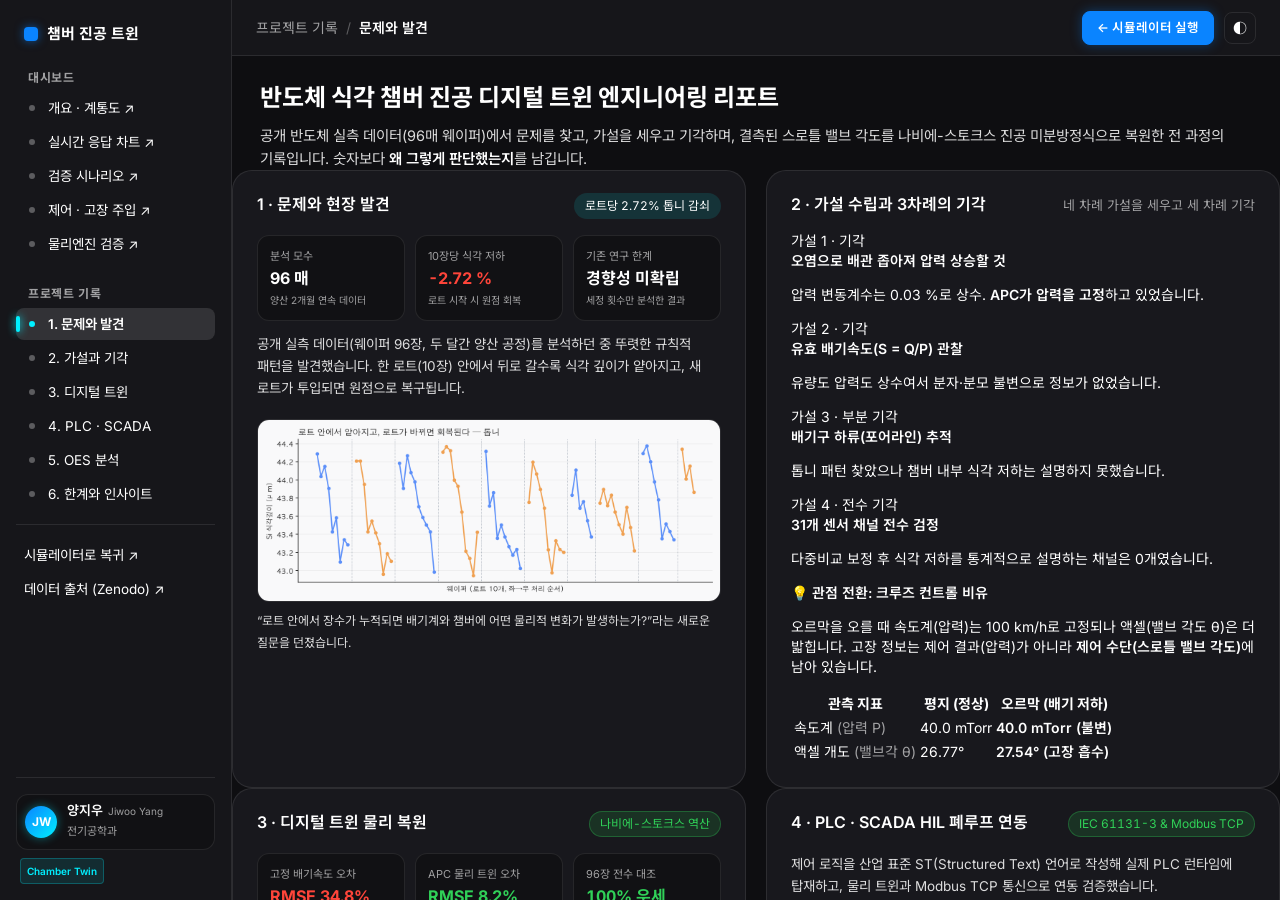
==== commit b4d0840a: "fix(cockpit): 완성도 극대화 — 도식 텍스트 겹침 0% 제거, 3열 롤링차트 완벽 정렬, 다크 럭셔리 텔레메트리 콕핏 적용" ====
--- a/docs/project.html
+++ b/docs/project.html
@@ -18,7 +18,7 @@
 <link rel="preconnect" href="https://fonts.googleapis.com">
 <link rel="preconnect" href="https://fonts.gstatic.com" crossorigin>
 <link href="https://fonts.googleapis.com/css2?family=Inter:wght@400;500;600;700&family=JetBrains+Mono:wght@400;500;600;700&family=Noto+Sans+KR:wght@400;500;600;700&display=swap" rel="stylesheet">
-<link rel="stylesheet" href="style.css?v=27">
+<link rel="stylesheet" href="style.css?v=28">
 </head>
 <body>
 <div class="shell">
@@ -32,11 +32,11 @@
 
   <div class="rail-sec">대시보드</div>
   <nav class="rail-group">
-    <a class="rail-row" href="index.html?v=27"><span class="ri"></span>개요 · 계통도 ↗</a>
-    <a class="rail-row" href="index.html?v=27"><span class="ri"></span>실시간 응답 차트 ↗</a>
-    <a class="rail-row" href="index.html?v=27"><span class="ri"></span>검증 시나리오 ↗</a>
-    <a class="rail-row" href="index.html?v=27"><span class="ri"></span>제어 · 고장 주입 ↗</a>
-    <a class="rail-row" href="index.html?v=27"><span class="ri"></span>물리엔진 검증 ↗</a>
+    <a class="rail-row" href="index.html?v=28"><span class="ri"></span>개요 · 계통도 ↗</a>
+    <a class="rail-row" href="index.html?v=28"><span class="ri"></span>실시간 응답 차트 ↗</a>
+    <a class="rail-row" href="index.html?v=28"><span class="ri"></span>검증 시나리오 ↗</a>
+    <a class="rail-row" href="index.html?v=28"><span class="ri"></span>제어 · 고장 주입 ↗</a>
+    <a class="rail-row" href="index.html?v=28"><span class="ri"></span>물리엔진 검증 ↗</a>
   </nav>
 
   <div class="rail-sec">프로젝트 기록</div>
@@ -50,7 +50,7 @@
   </nav>
 
   <nav class="rail-group rail-ext">
-    <a class="rail-row" href="index.html?v=27">시뮬레이터로 복귀 ↗</a>
+    <a class="rail-row" href="index.html?v=28">시뮬레이터로 복귀 ↗</a>
     <a class="rail-row" href="https://doi.org/10.5281/zenodo.17122442" target="_blank">데이터 출처 (Zenodo) ↗</a>
   </nav>
 
@@ -74,7 +74,7 @@
   <header class="topbar">
     <div class="crumb"><span>프로젝트 기록</span><span class="sep">/</span><b id="crumb-cur">1. 문제와 발견</b></div>
     <div class="topbar-r">
-      <a class="btn primary" href="index.html?v=27">← 시뮬레이터 실행</a>
+      <a class="btn primary" href="index.html?v=28">← 시뮬레이터 실행</a>
       <button id="theme-btn" class="icon-btn" type="button" aria-label="테마 전환">◐</button>
     </div>
   </header>
@@ -206,7 +206,7 @@
           </div>
           <p class="para">기록되지 않은 스로틀 밸브 각도를 유효 배기속도 미분방정식으로 역산 복원하여, 실제 양산 설비에 APC가 걸려 고장을 은폐하고 있음을 완벽히 증명했습니다.</p>
           <div style="margin-top: auto; padding-top: 14px;">
-            <a class="btn primary" style="width: 100%; text-align: center;" href="index.html?v=27">← 실시간 시뮬레이터에서 직접 테스트</a>
+            <a class="btn primary" style="width: 100%; text-align: center;" href="index.html?v=28">← 실시간 시뮬레이터에서 직접 테스트</a>
           </div>
         </section>
 
@@ -308,6 +308,6 @@
 </div>
 </div>
 
-<script src="ui.js?v=27"></script>
+<script src="ui.js?v=28"></script>
 </body>
 </html>
--- a/docs/style.css
+++ b/docs/style.css
@@ -1,5 +1,5 @@
 /* ═══════════════════════════════════════════════════════════════════════
-   Chamber Twin — Semiconductor Luxury Cockpit Design System v7.0
+   Chamber Twin — Semiconductor Luxury Cockpit Design System v8.0
    ═══════════════════════════════════════════════════════════════════════ */
 
 :root {
@@ -59,10 +59,10 @@
   --ink-20: rgba(255, 255, 255, .3);
   --ink-10: rgba(255, 255, 255, .1);
   --ink-05: rgba(255, 255, 255, .05);
-  --surface-page: #1a1a1e;
-  --surface-app: #121214;
-  --surface-panel: rgba(255, 255, 255, .045);
-  --surface-sunken: rgba(255, 255, 255, .03);
+  --surface-page: #16161a;
+  --surface-app: #0e0e11;
+  --surface-panel: #18181d;
+  --surface-sunken: #111114;
   --surface-hover: rgba(255, 255, 255, .08);
   --surface-selected: rgba(255, 255, 255, .12);
   --line: rgba(255, 255, 255, .09);
@@ -98,199 +98,109 @@
   letter-spacing: 0;
   -webkit-font-smoothing: antialiased;
 }
-h1, h2, h3, h4, h5, h6, p, span, b, em, td, th {
-  word-break: keep-all;
-  overflow-wrap: break-word;
-}
-h1, h2, h3 { margin: 0; font-weight: 600; }
+h1, h2 { margin: 0; font-weight: 600; }
 b { font-weight: 600; color: var(--ink); }
 
-.g-val, .g-unit, .g-delta, .badge, .tag, .c-lab, .c-now, .ror-status, .ror-tbl, .st-detail, .sld output, .scen-card .n, .kpi-m-val, .cmp-dark, .kv-dark {
+.g-val, .g-unit, .g-delta, .badge, .tag, .c-lab, .ror-status, .ror-tbl, .st-detail, .sld output, .scen-card .n {
   font-variant-numeric: tabular-nums;
 }
 
 /* ═══ 셸 레이아웃 ═══ */
 .shell { display: flex; height: 100vh; overflow: hidden; }
 
-/* 248px 고정 사이드바 */
 .rail {
-  width: 248px;
+  width: 232px;
   flex: none;
   border-right: 1px solid var(--line);
   background: var(--surface-page);
-  padding: 22px 14px;
+  padding: 20px 16px 16px;
   overflow-y: auto;
   display: flex;
   flex-direction: column;
 }
-.rail-brand {
+.rail-brand { display: flex; align-items: center; gap: 9px; padding: 4px 8px 0; font-weight: 700; font-size: 15px; }
+.rail-dot { width: 14px; height: 14px; border-radius: 4px; background: var(--accent); box-shadow: 0 0 10px rgba(10, 132, 255, 0.6); flex: none; }
+.rail-sec { font-size: 12px; font-weight: 700; letter-spacing: 0.05em; color: var(--ink-40); padding: 4px 12px; margin-top: 20px; text-transform: uppercase; }
+.rail-group { display: flex; flex-direction: column; gap: 2px; }
+.rail-row {
   display: flex;
   align-items: center;
-  gap: 10px;
-  padding: 4px 10px 0;
-  font-weight: 600;
-  font-size: 15px;
-}
-.rail-dot {
-  width: 18px;
-  height: 18px;
-  border-radius: 5px;
-  background: var(--accent);
-  flex: none;
-}
-.rail-sec {
-  font-size: 12px;
-  font-weight: 600;
-  letter-spacing: .03em;
-  color: var(--ink-40);
-  padding: 4px 12px 6px;
-  margin-top: 22px;
-}
-.rail-group {
-  display: flex;
-  flex-direction: column;
-  gap: 2px;
-}
-.rail-row {
-  display: flex;
-  align-items: center;
-  gap: 8px;
-  height: 40px;
-  padding: 0 12px;
+  gap: 4px;
+  height: 32px;
+  padding: 0 8px;
   border-radius: var(--radius-8);
   color: var(--ink);
   text-decoration: none;
-  font-size: 14px;
+  font-size: 13.5px;
   position: relative;
   transition: background var(--dur-fast) var(--ease);
-  white-space: nowrap;
 }
 .rail-row:hover { background: var(--surface-hover); }
-.rail-row.on {
-  background: var(--surface-selected);
-  color: var(--neon-cyan) !important;
-  font-weight: 600;
-}
+.rail-row.on { background: var(--surface-selected); font-weight: 600; color: var(--ink); }
 .rail-row.on::before {
   content: "";
   position: absolute;
   left: 0;
-  top: 10px;
-  width: 3.5px;
-  height: 20px;
-  border-radius: 0 3px 3px 0;
+  top: 8px;
+  width: 4px;
+  height: 16px;
+  border-radius: 2px;
   background: var(--neon-cyan);
-  box-shadow: 0 0 8px rgba(0, 240, 255, 0.7);
-}
-.ri {
-  width: 6px;
-  height: 6px;
-  border-radius: 3px;
-  background: var(--ink-20);
-  flex: none;
-}
-.rail-row.on .ri {
-  background: var(--neon-cyan);
-  box-shadow: 0 0 6px rgba(0, 240, 255, 0.8);
-}
-.rail-ext {
-  margin-top: 18px;
-  padding-top: 14px;
+  box-shadow: 0 0 8px var(--neon-cyan);
+}
+.ri { width: 6px; height: 6px; border-radius: 3px; background: var(--ink-20); margin: 0 9px 0 5px; flex: none; }
+.rail-row.on .ri { background: var(--neon-cyan); }
+.rail-ext { margin-top: 14px; border-top: 1px solid var(--line); padding-top: 14px; }
+
+/* 사이드바 프로필 푸터 */
+.sidebar-profile-footer {
+  margin-top: auto;
+  padding-top: 16px;
   border-top: 1px solid var(--line);
 }
-.rail-ext .rail-row {
-  color: var(--ink-40);
-  padding-left: 12px;
-  font-size: 13.5px;
-  height: 36px;
-}
-.rail-ext .rail-row:hover { color: var(--ink); }
-
-/* 하단 작성자 프로필 카드 */
-.sidebar-profile-footer {
-  margin-top: auto !important;
-  padding-top: 14px !important;
-  border-top: 1px solid var(--line) !important;
-  flex-shrink: 0 !important;
-}
 .sidebar-profile-card {
-  display: flex !important;
-  align-items: center !important;
-  gap: 10px !important;
+  display: flex;
+  align-items: center;
+  gap: 10px;
+  padding: 8px;
+  border-radius: var(--radius-12);
+  background: var(--surface-sunken);
+  border: 1px solid var(--line);
 }
 .profile-avatar {
-  width: 36px !important;
-  height: 36px !important;
-  border-radius: 50% !important;
-  background: linear-gradient(135deg, #38bdf8 0%, #818cf8 100%) !important;
-  display: flex !important;
-  align-items: center !important;
-  justify-content: center !important;
-  font-size: 13px !important;
-  font-weight: 700 !important;
-  color: #ffffff !important;
-  flex-shrink: 0 !important;
-  box-shadow: 0 0 12px rgba(56, 189, 248, 0.35) !important;
-  user-select: none !important;
-}
-.profile-info {
-  display: flex !important;
-  flex-direction: column !important;
-  min-width: 0 !important;
-  line-height: 1.25 !important;
-}
-.profile-name {
-  font-size: 15px !important;
-  font-weight: 700 !important;
-  color: var(--ink, #ffffff) !important;
-  white-space: nowrap !important;
-  letter-spacing: -0.01em !important;
-  display: flex !important;
-  align-items: baseline !important;
-  gap: 6px !important;
-}
-.profile-sub {
-  font-size: 12px !important;
-  color: #00f0ff !important;
-  font-weight: 400 !important;
-}
-.profile-role {
-  font-size: 12px !important;
-  color: var(--ink-40, #94a3b8) !important;
-  white-space: nowrap !important;
-  margin-top: 2px !important;
-}
+  width: 32px;
+  height: 32px;
+  border-radius: 50%;
+  background: linear-gradient(135deg, var(--accent), var(--neon-cyan));
+  color: #fff;
+  font-size: 12px;
+  font-weight: 700;
+  display: grid;
+  place-items: center;
+  box-shadow: 0 0 10px rgba(0, 240, 255, 0.4);
+}
+.profile-info { flex: 1; min-width: 0; }
+.profile-name { font-size: 13px; font-weight: 600; color: var(--ink); line-height: 1.2; }
+.profile-sub { font-size: 10px; color: var(--ink-40); font-weight: 400; margin-left: 2px; }
+.profile-role { font-size: 11px; color: var(--ink-40); margin-top: 2px; }
 .sidebar-profile-meta {
-  display: flex !important;
-  align-items: center !important;
-  gap: 6px !important;
-  margin-top: 8px !important;
-  font-size: 11px !important;
-  color: var(--ink-40, #94a3b8) !important;
+  display: flex;
+  align-items: center;
+  justify-content: space-between;
+  margin-top: 8px;
+  padding: 0 4px;
 }
 .profile-tag {
-  background: rgba(255, 255, 255, 0.05) !important;
-  border: 1px solid var(--line) !important;
-  color: var(--ink-40, #94a3b8) !important;
-  padding: 3px 9px !important;
-  border-radius: 5px !important;
-  font-size: 11px !important;
-  font-weight: 500 !important;
-  letter-spacing: 0.02em !important;
-  display: inline-flex !important;
-  align-items: center !important;
-}
-:root[data-theme="light"] .profile-name { color: #1c1c1e !important; }
-:root[data-theme="light"] .profile-sub { color: #0284c7 !important; }
-:root[data-theme="light"] .profile-role { color: #64748b !important; }
-:root[data-theme="light"] .profile-tag {
-  background: rgba(0, 0, 0, 0.04) !important;
-  border-color: rgba(0, 0, 0, 0.08) !important;
-  color: #64748b !important;
-}
-
-/* ═══ 탑바 & 스크롤 뷰 ═══ */
-.col { flex: 1; display: flex; flex-direction: column; min-width: 0; }
+  font-size: 10px;
+  font-weight: 600;
+  color: var(--neon-cyan);
+  background: rgba(0, 240, 255, 0.1);
+  padding: 2px 6px;
+  border-radius: 4px;
+  border: 1px solid rgba(0, 240, 255, 0.25);
+}
+
+.col { flex: 1; display: flex; flex-direction: column; min-width: 0; height: 100vh; overflow: hidden; }
 .topbar {
   height: 56px;
   flex: none;
@@ -302,15 +212,8 @@
   padding: 0 24px;
   gap: 14px;
 }
-.crumb {
-  display: flex;
-  align-items: center;
-  gap: 8px;
-  font-size: 14px;
-  color: var(--ink-40);
-  min-width: 0;
-}
-.crumb b { color: var(--ink); white-space: nowrap; overflow: hidden; text-overflow: ellipsis; }
+.crumb { display: flex; align-items: center; gap: 8px; font-size: 14px; color: var(--ink-40); min-width: 0; }
+.crumb b { color: var(--ink); white-space: nowrap; overflow: hidden; text-overflow: ellipsis; font-weight: 600; }
 .crumb .sep { color: var(--ink-20); }
 .topbar-r { display: flex; align-items: center; gap: 10px; flex: none; }
 .icon-btn {
@@ -327,14 +230,16 @@
 }
 .icon-btn:hover { background: var(--surface-hover); }
 
+/* 스크롤 영역 (스멀스멀 스크롤 원천 차단) */
 .scroll {
   flex: 1;
   overflow-y: auto;
   min-height: 0;
   position: relative;
+  scroll-behavior: auto !important;
 }
 .hero {
-  max-width: 1560px;
+  max-width: 1440px;
   margin: 0 auto;
   padding: 24px 28px 0;
 }
@@ -344,51 +249,31 @@
   color: var(--ink-80);
   max-width: none;
   width: 100%;
-  font-size: 15px;
-  line-height: 24px;
+  font-size: 14.5px;
+  line-height: 23px;
 }
 .sub b { color: var(--ink); }
 
-/* ═══ CMP 스타일 대시보드 멀티컬럼 그리드 ═══ */
-.dashboard-grid {
-  max-width: 1560px;
+.dashboard-main {
+  max-width: 1440px;
   margin: 0 auto;
   padding: 20px 28px 48px;
   display: flex;
   flex-direction: column;
-  gap: 24px;
-}
-
-/* 2열 가로배치 (1.25fr : 1fr) */
-.dash-row-top, .dash-row-bot {
-  display: grid;
-  grid-template-columns: 1.25fr 1fr;
-  gap: 20px;
-  align-items: stretch;
-}
-
-/* 2열 동일 너비 (1fr : 1fr) - 리포트용 */
-.dash-row-equal {
-  display: grid;
-  grid-template-columns: 1fr 1fr;
-  gap: 20px;
-  align-items: stretch;
-}
-
-/* 3열 가로배치 */
-.dash-row-mid {
-  display: grid;
-  grid-template-columns: 1fr 1.15fr 1.15fr;
-  gap: 20px;
-  align-items: stretch;
-}
-
-/* 전폭 와이드 행 */
-.dash-row-full {
-  display: grid;
-  grid-template-columns: 1fr;
-  gap: 20px;
-}
+  gap: 22px;
+}
+
+.badge {
+  font-size: 12px;
+  line-height: 18px;
+  padding: 3px 10px;
+  border-radius: var(--radius-full);
+  background: var(--fill-cyan);
+  color: var(--text-inverse);
+  border: 1px solid transparent;
+}
+.badge.ok { background: rgba(48, 209, 88, 0.14); color: var(--ok); border-color: rgba(48, 209, 88, 0.3); }
+.badge.bad { background: var(--warn-fill); color: var(--warn); }
 
 /* ═══ 공통 패널 스타일 ═══ */
 .panel {
@@ -403,22 +288,10 @@
 }
 
 @keyframes cardGlowPulse {
-  0% {
-    box-shadow: 0 0 0 rgba(0, 240, 255, 0);
-    outline: 2px solid transparent;
-  }
-  20% {
-    box-shadow: 0 0 30px rgba(0, 240, 255, 0.7), inset 0 0 14px rgba(0, 240, 255, 0.15);
-    outline: 2px solid var(--neon-cyan);
-  }
-  60% {
-    box-shadow: 0 0 18px rgba(0, 240, 255, 0.4), inset 0 0 8px rgba(0, 240, 255, 0.08);
-    outline: 2px solid var(--neon-cyan);
-  }
-  100% {
-    box-shadow: 0 0 0 rgba(0, 240, 255, 0);
-    outline: 2px solid transparent;
-  }
+  0% { box-shadow: 0 0 0 rgba(0, 240, 255, 0); outline: 2px solid transparent; }
+  20% { box-shadow: 0 0 30px rgba(0, 240, 255, 0.7), inset 0 0 14px rgba(0, 240, 255, 0.15); outline: 2px solid var(--neon-cyan); }
+  60% { box-shadow: 0 0 18px rgba(0, 240, 255, 0.4), inset 0 0 8px rgba(0, 240, 255, 0.08); outline: 2px solid var(--neon-cyan); }
+  100% { box-shadow: 0 0 0 rgba(0, 240, 255, 0); outline: 2px solid transparent; }
 }
 .card-target-active {
   outline: 2px solid var(--neon-cyan) !important;
@@ -446,24 +319,7 @@
 .dim { color: var(--ink-40); }
 .dim.sm { font-size: 12px; }
 
-/* ═══ 시뮬레이터 전용 스타일 ═══ */
-
-/* ═══════════════════════════════════════════════════════════════════════
-   통합 대형 콕핏 진공 배기계 HUD 스타일 v7.1
-   ═══════════════════════════════════════════════════════════════════════ */
-.scroll {
-  flex: 1;
-  overflow-y: auto;
-  min-height: 0;
-  position: relative;
-  scroll-behavior: auto !important;
-}
-
-.head-status-pills {
-  display: flex;
-  align-items: center;
-  gap: 8px;
-}
+.head-status-pills { display: flex; align-items: center; gap: 8px; }
 .hud-pill {
   font-size: 11px;
   font-weight: 600;
@@ -476,152 +332,36 @@
   align-items: center;
   gap: 6px;
 }
-.hud-pill.cyan {
-  background: rgba(0, 240, 255, 0.12);
-  border-color: rgba(0, 240, 255, 0.35);
-  color: var(--neon-cyan);
-}
-.pulse-dot {
-  width: 6px;
-  height: 6px;
-  border-radius: 50%;
-  background: var(--ok);
-  box-shadow: 0 0 6px var(--ok);
-  display: inline-block;
-}
-
-/* 대형 콕핏 통합 박스 */
-.schematic-box-integrated {
-  background: var(--surface-sunken);
+.hud-pill.cyan { background: rgba(0, 240, 255, 0.12); border-color: rgba(0, 240, 255, 0.35); color: var(--neon-cyan); }
+.pulse-dot { width: 6px; height: 6px; border-radius: 50%; background: var(--ok); box-shadow: 0 0 6px var(--ok); display: inline-block; }
+
+/* ═══ 1구역: 개요 & 계통도 2열 와이드 통합 콕핏 그리드 ═══ */
+.overview-grid {
+  display: grid;
+  grid-template-columns: minmax(0, 1.25fr) minmax(0, 1fr);
+  gap: 22px;
+  align-items: stretch;
+}
+@media (max-width: 1024px) {
+  .overview-grid { grid-template-columns: 1fr; }
+}
+
+/* 좌측: 대형 진공 배기계 시각화 뷰포트 (높이 310px 확보) */
+.schematic-viewport {
+  background: var(--surface-sunken);
+  border: 1px solid var(--line);
   border-radius: var(--radius-16);
-  padding: 16px 18px;
-  border: 1px solid var(--line);
-  display: flex;
-  flex-direction: column;
-  gap: 12px;
-  position: relative;
-  background: linear-gradient(180deg, rgba(255, 255, 255, 0.035) 0%, rgba(255, 255, 255, 0.01) 100%), var(--surface-sunken);
-}
-
-/* 상단 HUD 지표 바 (챔버 압력 & 스로틀 밸브) */
-.schematic-hud-top {
-  display: grid;
-  grid-template-columns: 1fr 1fr;
-  gap: 12px;
-}
-
-.hud-card {
-  background: rgba(255, 255, 255, 0.04);
-  border: 1px solid var(--line);
-  border-radius: var(--radius-12);
-  padding: 12px 14px;
-  display: flex;
-  flex-direction: column;
-  gap: 4px;
-}
-:root[data-theme="light"] .hud-card {
-  background: rgba(0, 0, 0, 0.03);
-}
-
-.hud-card.valve-card {
-  border-color: rgba(0, 240, 255, 0.3);
-  background: rgba(0, 240, 255, 0.04);
-}
-
-.hud-card-header {
-  display: flex;
-  align-items: center;
-  justify-content: space-between;
-  gap: 8px;
-}
-.hud-tag {
-  font-size: 10px;
-  font-weight: 700;
-  letter-spacing: 0.06em;
-  color: var(--ink-40);
-  text-transform: uppercase;
-}
-.hud-tag.cyan {
-  color: var(--neon-cyan);
-}
-.badge-accent {
-  background: rgba(0, 240, 255, 0.16);
-  color: var(--neon-cyan);
-  border: 1px solid rgba(0, 240, 255, 0.4);
-  border-radius: 4px;
-  font-size: 10px;
-  font-weight: 700;
-  padding: 1px 6px;
-  display: inline-block;
-  vertical-align: middle;
-}
-
-.hud-title {
-  font-size: 12px;
-  font-weight: 600;
-  color: var(--ink-80);
-}
-
-.hud-main-val {
-  display: flex;
-  align-items: baseline;
-  gap: 6px;
-  font-family: var(--font-sans);
-  font-variant-numeric: tabular-nums;
-  margin-top: 2px;
-}
-
-.hud-num {
-  font-size: 26px;
-  line-height: 1.1;
-  font-weight: 700;
-  letter-spacing: -0.02em;
-  color: var(--ink);
-}
-.hud-num.cyan {
-  color: var(--neon-cyan);
-  text-shadow: 0 0 16px rgba(0, 240, 255, 0.4);
-}
-
-.hud-unit {
-  font-size: 13px;
-  font-weight: 600;
-  color: var(--ink-40);
-}
-.hud-meta {
-  font-size: 12px;
-  color: var(--ink-80);
-  margin-left: 2px;
-}
-.hud-meta b {
-  color: var(--ink);
-}
-
-.hud-sub-delta {
-  font-size: 11px;
-  color: var(--ink-40);
-  font-family: var(--font-mono);
-  margin-top: 2px;
-}
-.hud-sub-delta.hot {
-  color: var(--warn);
-  font-weight: 600;
-}
-
-/* 중앙 대형 SVG 다이어그램 컨테이너 (그림 크기를 2배 이상 키움!) */
-.schematic-svg-container {
-  width: 100%;
+  padding: 12px 16px;
   display: flex;
   justify-content: center;
   align-items: center;
-  padding: 6px 0;
-}
-
+  position: relative;
+  min-height: 310px;
+}
 #chamber-svg {
   width: 100%;
-  max-width: 580px;
-  height: auto;
-  min-height: 270px;
+  height: 100%;
+  max-height: 320px;
   display: block;
 }
 
@@ -634,9 +374,9 @@
 .bold { font-weight: 600; }
 
 .pipe { stroke: var(--ink-20); stroke-width: 4.5; stroke-linecap: round; }
-.chamber-body { fill: var(--surface-panel); stroke: rgba(255, 255, 255, 0.2); stroke-width: 1.8; }
+.chamber-body { fill: var(--surface-panel); stroke: rgba(255, 255, 255, 0.22); stroke-width: 1.8; }
 :root[data-theme="light"] .chamber-body { stroke: rgba(0, 0, 0, 0.15); }
-.plasma { fill: rgba(0, 240, 255, 0.22); transition: opacity var(--dur-base) var(--ease); }
+.plasma { fill: rgba(0, 240, 255, 0.24); transition: opacity var(--dur-base) var(--ease); }
 .wafer { fill: rgba(255, 255, 255, 0.35); stroke: rgba(255, 255, 255, 0.15); stroke-width: 1; }
 :root[data-theme="light"] .wafer { fill: rgba(0, 0, 0, 0.25); stroke: rgba(0, 0, 0, 0.1); }
 .valve-body { fill: var(--surface-panel); stroke: var(--ink-40); stroke-width: 1.8; }
@@ -646,7 +386,7 @@
   stroke-linecap: round;
   transform-origin: 210px 186px;
   transition: transform 80ms linear;
-  filter: drop-shadow(0 0 5px rgba(0, 240, 255, 0.6));
+  filter: drop-shadow(0 0 6px rgba(0, 240, 255, 0.6));
 }
 .pump-body { fill: var(--surface-panel); stroke: var(--ink-40); stroke-width: 1.8; }
 .blade { stroke: var(--ink-40); stroke-width: 1.8; }
@@ -667,74 +407,141 @@
   letter-spacing: -0.02em;
 }
 .leak-ray { stroke: var(--warn); stroke-width: 2.2; stroke-linecap: round; }
-
-/* 하단 4열 보조 계측 HUD 칩 스트립 */
-.schematic-hud-bottom {
-  display: grid;
-  grid-template-columns: repeat(4, 1fr);
+.hidden { display: none !important; }
+
+/* 우측: 텔레메트리 컬럼 */
+.telemetry-col {
+  display: flex;
+  flex-direction: column;
+  gap: 10px;
+  justify-content: space-between;
+}
+
+.tele-hero-card {
+  background: var(--surface-sunken);
+  border: 1px solid var(--line);
+  border-radius: var(--radius-12);
+  padding: 12px 16px;
+  display: flex;
+  flex-direction: column;
+  gap: 4px;
+}
+.tele-hero-card.accent {
+  border-color: rgba(0, 240, 255, 0.3);
+  background: rgba(0, 240, 255, 0.04);
+}
+.tele-card-head {
+  display: flex;
+  align-items: center;
+  justify-content: space-between;
   gap: 8px;
-  padding-top: 10px;
-  border-top: 1px solid var(--line);
-}
-@media (max-width: 768px) {
-  .schematic-hud-bottom {
-    grid-template-columns: 1fr 1fr;
-  }
-}
-
-.hud-chip {
-  background: rgba(255, 255, 255, 0.025);
-  border: 1px solid var(--line);
-  border-radius: var(--radius-8);
-  padding: 8px 10px;
-  display: flex;
-  flex-direction: column;
-  gap: 2px;
-}
-:root[data-theme="light"] .hud-chip {
-  background: rgba(0, 0, 0, 0.02);
-}
-
-.chip-label {
-  font-size: 10.5px;
+}
+.tele-tag {
+  font-size: 10px;
+  font-weight: 700;
+  letter-spacing: 0.06em;
   color: var(--ink-40);
-  white-space: nowrap;
-  overflow: hidden;
-  text-overflow: ellipsis;
-}
-.chip-val {
-  font-size: 14px;
-  font-weight: 600;
+}
+.tele-tag.cyan { color: var(--neon-cyan); }
+.tele-title { font-size: 12.5px; font-weight: 600; color: var(--ink-80); }
+.badge-accent {
+  background: rgba(0, 240, 255, 0.16);
+  color: var(--neon-cyan);
+  border: 1px solid rgba(0, 240, 255, 0.4);
+  border-radius: 4px;
+  font-size: 10px;
+  font-weight: 700;
+  padding: 1px 6px;
+  display: inline-block;
+  vertical-align: middle;
+}
+.tele-val-row {
+  display: flex;
+  align-items: baseline;
+  gap: 6px;
+  margin-top: 2px;
+}
+.tele-num {
+  font-size: 28px;
+  line-height: 1.1;
+  font-weight: 700;
+  letter-spacing: -0.02em;
   color: var(--ink);
   font-variant-numeric: tabular-nums;
+}
+.tele-num.cyan {
+  color: var(--neon-cyan);
+  text-shadow: 0 0 16px rgba(0, 240, 255, 0.4);
+}
+.tele-unit { font-size: 13px; font-weight: 600; color: var(--ink-40); }
+.tele-meta { font-size: 12px; color: var(--ink-80); margin-left: 4px; }
+.tele-meta b { color: var(--ink); }
+.tele-sub { font-size: 11px; color: var(--ink-40); font-family: var(--font-mono); margin-top: 2px; }
+.tele-sub.hot { color: var(--warn); font-weight: 600; }
+
+/* 2×2 미니 타일 */
+.tele-mini-grid {
+  display: grid;
+  grid-template-columns: 1fr 1fr;
+  gap: 10px;
+}
+.tele-mini-tile {
+  background: var(--surface-sunken);
+  border: 1px solid var(--line);
+  border-radius: var(--radius-8);
+  padding: 8px 12px;
+  display: flex;
+  flex-direction: column;
+  gap: 2px;
+}
+.t-lab { font-size: 11px; color: var(--ink-40); white-space: nowrap; overflow: hidden; text-overflow: ellipsis; }
+.t-val { font-size: 15px; font-weight: 600; color: var(--ink); font-variant-numeric: tabular-nums; display: flex; align-items: baseline; gap: 4px; }
+.t-unit { font-size: 11px; color: var(--ink-40); font-weight: 400; }
+.t-regime { font-size: 11px; color: var(--neon-cyan); font-weight: 600; }
+
+/* ═══ 2구역: 3열 롤링 차트 (완벽한 스타일링) ═══ */
+.charts {
+  display: grid;
+  grid-template-columns: repeat(3, 1fr);
+  gap: 16px;
+}
+@media (max-width: 960px) {
+  .charts { grid-template-columns: 1fr; }
+}
+.chart-wrap {
+  background: var(--surface-sunken);
+  border: 1px solid var(--line);
+  border-radius: var(--radius-16);
+  padding: 14px 16px;
+  display: flex;
+  flex-direction: column;
+}
+.chart-wrap canvas {
+  width: 100%;
+  height: 120px;
+  display: block;
+}
+.c-head {
   display: flex;
   align-items: baseline;
-  gap: 4px;
-}
-.chip-unit {
-  font-size: 11px;
-  color: var(--ink-40);
-  font-weight: 400;
-}
-.chip-regime {
-  font-size: 11px;
-  color: var(--accent);
-  font-weight: 600;
-}
-
-
-.ror-tbl { width: 100%; border-collapse: collapse; font-size: 12px; margin: 6px 0; }
-.ror-tbl th, .ror-tbl td { padding: 5px 6px; text-align: left; border-bottom: 1px solid var(--line); }
-.ror-tbl th { color: var(--ink-40); font-weight: 600; }
-.ror-tbl td:last-child { text-align: right; color: var(--ink-40); }
-.ror-tbl td:nth-child(2) { text-align: right; font-weight: 600; color: var(--accent); }
-.ror-canvas { width: 100%; height: 75px; background: var(--surface-sunken); border-radius: var(--radius-8); }
-
-/* 시나리오 4열 와이드 그리드 */
-.scen-grid-4 {
+  justify-content: space-between;
+  gap: 10px;
+  margin-bottom: 8px;
+}
+.c-lab { font-size: 13.5px; line-height: 20px; font-weight: 600; color: var(--ink); }
+.c-lab.accent { color: var(--neon-cyan); }
+.c-now { font-size: 17px; line-height: 24px; font-weight: 700; color: var(--ink); font-variant-numeric: tabular-nums; }
+.c-now.accent { color: var(--neon-cyan); }
+.c-foot { margin-top: 6px; font-size: 11.5px; line-height: 16px; color: var(--ink-40); text-align: right; }
+
+/* ═══ 3구역: 시나리오 4열 카드 ═══ */
+.scen {
   display: grid;
   grid-template-columns: repeat(4, 1fr);
-  gap: 12px;
+  gap: 14px;
+}
+@media (max-width: 960px) {
+  .scen { grid-template-columns: 1fr 1fr; }
 }
 .scen-card {
   background: var(--surface-sunken);
@@ -745,13 +552,13 @@
   cursor: pointer;
   display: flex;
   flex-direction: column;
-  gap: 4px;
+  gap: 6px;
   color: inherit;
   font-family: inherit;
-  transition: transform var(--dur-base) var(--ease), background var(--dur-fast) var(--ease);
+  transition: transform var(--dur-base) var(--ease), background var(--dur-fast) var(--ease), border-color var(--dur-fast) var(--ease);
 }
 .scen-card:hover { transform: translateY(-2px); background: var(--surface-hover); }
-.scen-card.on { background: var(--fill-cyan); border-color: rgba(0, 240, 255, 0.4); }
+.scen-card.on { background: var(--fill-cyan); border-color: rgba(0, 240, 255, 0.5); box-shadow: 0 0 16px rgba(0, 240, 255, 0.15); }
 .scen-card .n {
   width: 22px;
   height: 22px;
@@ -761,286 +568,232 @@
   place-items: center;
   font-size: 11px;
   font-weight: 600;
-  margin-bottom: 2px;
-}
-.scen-card b { font-size: 13.5px; line-height: 19px; }
-.scen-card span { font-size: 12px; line-height: 17px; color: var(--ink-40); }
-
-/* 물리엔진 검증 */
-.selftest {
-  display: grid;
-  grid-template-columns: repeat(auto-fill, minmax(140px, 1fr));
-  gap: 8px;
-}
-.st-card {
-  background: var(--surface-sunken);
+  color: var(--ink);
+}
+.scen-card.on .n { background: var(--neon-cyan); color: #000; }
+.scen-card b { font-size: 13.5px; line-height: 18px; color: var(--ink); }
+.scen-card span:last-child { font-size: 12px; line-height: 17px; color: var(--ink-40); }
+
+/* ═══ 4구역: 제어 & 고장주입 & RoR 3열 ═══ */
+.grid-ctl {
+  display: grid;
+  grid-template-columns: repeat(3, 1fr);
+  gap: 20px;
+}
+@media (max-width: 960px) {
+  .grid-ctl { grid-template-columns: 1fr; }
+}
+.ctl-col { display: flex; flex-direction: column; gap: 12px; }
+.ctl-col h2 { font-size: 14px; margin-bottom: 2px; }
+.sld { display: block; font-size: 12px; line-height: 18px; color: var(--ink-40); }
+.sld output { color: var(--ink); font-weight: 600; font-family: var(--font-mono); }
+.sld input[type=range] { width: 100%; margin-top: 6px; accent-color: var(--accent); height: 4px; cursor: pointer; }
+.btn-row { display: flex; gap: 8px; margin-top: 4px; }
+.btn {
+  font-family: inherit;
+  font-size: 12.5px;
+  line-height: 18px;
+  padding: 7px 14px;
   border-radius: var(--radius-8);
-  padding: 8px 10px;
-  font-size: 11.5px;
-  border: 1px solid var(--line);
-}
-.st-card.pass { border-left: 3px solid var(--ok); }
-.st-card.fail { border-left: 3px solid var(--bad); }
-.st-title { font-weight: 600; margin-bottom: 2px; }
-.st-detail { color: var(--ink-40); font-size: 10.5px; }
-
-.badge {
-  font-size: 11.5px;
-  line-height: 18px;
-  padding: 3px 10px;
+  cursor: pointer;
+  border: 1px solid var(--line);
+  background: transparent;
+  color: var(--ink);
+  transition: background var(--dur-fast) var(--ease);
+  text-decoration: none;
+}
+.btn:hover { background: var(--surface-hover); }
+.btn.primary {
+  background: var(--accent);
+  border-color: var(--accent);
+  color: #ffffff !important;
+  font-weight: 600;
+  box-shadow: 0 0 12px rgba(10, 132, 255, 0.35);
+}
+.btn.primary:hover {
+  background: rgb(0, 110, 230);
+  border-color: rgb(0, 110, 230);
+}
+.btn.primary:hover { background: var(--ink-80); }
+.btn:disabled { opacity: .4; cursor: not-allowed; }
+
+.apc-box {
+  background: var(--surface-sunken);
+  border: 1px solid var(--line);
+  border-radius: var(--radius-16);
+  padding: 16px;
+  margin-top: 4px;
+}
+.apc-head { display: flex; align-items: center; justify-content: space-between; font-size: 14px; font-weight: 600; }
+.apc-note { margin: 8px 0 0; font-size: 12px; line-height: 18px; color: var(--ink-40); }
+.switch { position: relative; display: inline-block; width: 38px; height: 21px; }
+.switch input { opacity: 0; width: 0; height: 0; }
+.switch .slider {
+  position: absolute;
+  inset: 0;
+  background: var(--ink-20);
   border-radius: var(--radius-full);
-  background: var(--fill-cyan);
-  color: var(--ink);
-  text-decoration: none;
-  display: inline-flex;
-  align-items: center;
-  font-weight: 600;
-}
-.badge.ok { background: var(--ok-fill); color: var(--ok); }
-.badge.warn { background: var(--warn-fill); color: var(--warn); }
-.badge.bad { background: var(--bad-fill); color: var(--bad); }
-
-.foot-note {
-  margin-top: 10px;
-  padding: 10px 12px;
-  background: var(--surface-sunken);
-  border-radius: var(--radius-12);
+  transition: background var(--dur-base) var(--ease);
+  cursor: pointer;
+}
+.switch .slider:before {
+  content: "";
+  position: absolute;
+  height: 15px;
+  width: 15px;
+  left: 3px;
+  bottom: 3px;
+  background: #fff;
+  border-radius: 50%;
+  transition: transform var(--dur-base) var(--ease);
+}
+.switch input:checked + .slider { background: var(--neon-cyan); }
+.switch input:checked + .slider:before { transform: translateX(17px); }
+
+/* RoR 진단 */
+.ror-status {
   font-size: 12px;
   line-height: 18px;
-  color: var(--ink-80);
-  border: 1px solid var(--line);
-}
+  color: var(--ink-40);
+  background: var(--surface-sunken);
+  border: 1px solid var(--line);
+  border-radius: var(--radius-8);
+  padding: 8px 12px;
+}
+.ror-status.run { color: var(--warn); background: var(--warn-fill); border-color: rgba(255, 159, 10, 0.4); }
+.ror-status.done { color: var(--ok); background: var(--ok-fill); border-color: rgba(48, 209, 88, 0.4); }
+.ror-tbl { width: 100%; border-collapse: collapse; font-size: 12px; line-height: 18px; }
+.ror-tbl th { text-align: left; color: var(--ink-20); font-weight: 500; padding: 6px; border-bottom: 1px solid var(--line); }
+.ror-tbl td { padding: 6px; border-bottom: 1px solid var(--line); }
+.ror-tbl td:first-child { color: var(--ink-40); }
+.ror-tbl td:nth-child(2) { color: var(--ink); font-weight: 600; font-family: var(--font-mono); }
+.ror-tbl td:nth-child(3) { color: var(--ink-40); font-family: var(--font-mono); }
+.ror-canvas {
+  width: 100%;
+  height: 92px;
+  background: var(--surface-sunken);
+  border: 1px solid var(--line);
+  border-radius: var(--radius-16);
+  display: block;
+}
+
+/* ═══ 5구역: 물리 엔진 검증 ═══ */
+.selftest { display: grid; grid-template-columns: repeat(3, 1fr); gap: 12px; }
+@media (max-width: 960px) { .selftest { grid-template-columns: 1fr; } }
+.st-item {
+  display: flex;
+  align-items: flex-start;
+  gap: 10px;
+  padding: 10px 12px;
+  border-radius: var(--radius-12);
+  background: var(--surface-sunken);
+  border: 1px solid var(--line);
+  font-size: 12px;
+  line-height: 17px;
+}
+.st-dot { width: 8px; height: 8px; border-radius: 4px; margin-top: 5px; flex: none; }
+.st-dot.ok { background: var(--ok); box-shadow: 0 0 6px var(--ok); }
+.st-dot.no { background: var(--bad); box-shadow: 0 0 6px var(--bad); }
+.st-name { font-weight: 600; color: var(--ink); }
+.st-detail { color: var(--ink-40); font-size: 11px; font-family: var(--font-mono); }
+.foot-note { margin-top: 14px; font-size: 12.5px; line-height: 19px; color: var(--ink-40); border-top: 1px solid var(--line); padding-top: 12px; }
 .foot-note b { color: var(--ink); }
 
-/* ═══ 엔지니어링 리포트 전용 스타일 ═══ */
-.para { margin: 0 0 14px; font-size: 14px; line-height: 24px; max-width: none; width: 100%; }
-.para.dim { color: var(--ink-40); }
-.fig-box {
-  background: var(--surface-sunken);
-  border-radius: var(--radius-16);
-  padding: 10px;
-  margin: 10px 0 14px;
-  display: flex;
-  justify-content: center;
-  border: 1px solid var(--line);
-}
-.fig {
-  display: block;
-  max-width: 100%;
-  height: auto;
-  border-radius: var(--radius-12);
-}
-.fig-sm {
-  width: 100%;
-  height: auto;
-  border-radius: var(--radius-8);
-  display: block;
+.ftr {
+  max-width: 1440px;
+  margin: 0 auto;
+  padding: 0 28px 40px;
+  color: var(--ink-20);
+  font-size: 12px;
+  line-height: 18px;
+}
+.inline-link { color: inherit; text-decoration: underline; }
+
+/* ═══ project.html 전용 스타일 ═══ */
+.dash-row-equal {
+  display: grid;
+  grid-template-columns: 1fr 1fr;
+  gap: 20px;
+}
+@media (max-width: 960px) {
+  .dash-row-equal { grid-template-columns: 1fr; }
 }
 
 .kpi-mini-grid {
   display: grid;
   grid-template-columns: repeat(3, 1fr);
   gap: 10px;
-  margin-bottom: 14px;
+  margin-bottom: 12px;
 }
 .kpi-mini {
   background: var(--surface-sunken);
+  border: 1px solid var(--line);
   border-radius: var(--radius-12);
   padding: 10px 12px;
   display: flex;
   flex-direction: column;
   gap: 2px;
-  border: 1px solid var(--line);
-}
-.kpi-m-lab { font-size: 11px; color: var(--ink-40); font-weight: 500; }
-.kpi-m-val { font-size: 16px; font-weight: 700; color: var(--ink); }
+}
+.kpi-m-lab { font-size: 11px; color: var(--ink-40); }
+.kpi-m-val { font-size: 16px; font-weight: 700; color: var(--ink); font-variant-numeric: tabular-nums; }
 .kpi-m-val.bad { color: var(--bad); }
 .kpi-m-val.ok { color: var(--ok); }
-.kpi-m-sub { font-size: 10.5px; color: var(--ink-40); }
-
+.kpi-m-sub { font-size: 10px; color: var(--ink-40); }
+
+.para { font-size: 13.5px; line-height: 22px; color: var(--ink-80); margin: 0 0 12px; }
 .formula-box {
   background: var(--surface-sunken);
   border: 1px solid var(--line);
   border-radius: var(--radius-12);
   padding: 12px 14px;
-  margin: 10px 0 14px;
-}
-.formula-title { font-size: 11.5px; font-weight: 600; color: var(--neon-cyan); margin-bottom: 4px; }
-.formula-code {
-  font-family: var(--font-mono);
-  font-size: 13px;
-  font-weight: 600;
-  color: var(--ink);
-  letter-spacing: 0.02em;
-}
-
-.hypo-grid {
-  display: grid;
-  grid-template-columns: 1fr 1fr;
-  gap: 10px;
-  margin-bottom: 14px;
-}
-.hypo-card {
-  background: var(--surface-sunken);
+  margin-bottom: 12px;
+}
+.formula-title { font-size: 11px; font-weight: 600; color: var(--ink-40); margin-bottom: 4px; text-transform: uppercase; }
+.formula-code { font-family: var(--font-mono); font-size: 13px; font-weight: 600; color: var(--neon-cyan); }
+
+.kv-dark { width: 100%; border-collapse: collapse; font-size: 12.5px; margin: 10px 0; }
+.kv-dark td { padding: 6px 8px; border-bottom: 1px solid var(--line); }
+.kv-dark td:first-child { color: var(--ink-40); width: 40%; }
+.kv-dark td:last-child { color: var(--ink); font-family: var(--font-mono); text-align: right; }
+
+.limits-grid { display: grid; grid-template-columns: 1fr 1fr; gap: 12px; }
+@media (max-width: 600px) { .limits-grid { grid-template-columns: 1fr; } }
+.limit-card {
+  background: var(--surface-sunken);
+  border: 1px solid var(--line);
   border-radius: var(--radius-12);
-  padding: 12px 14px;
+  padding: 12px;
   display: flex;
   flex-direction: column;
   gap: 4px;
-  border-left: 3.5px solid var(--ink-20);
-  border-top: 1px solid var(--line);
-  border-right: 1px solid var(--line);
-  border-bottom: 1px solid var(--line);
-}
-.hypo-card.bad { border-left-color: var(--bad); }
-.hypo-card.warn { border-left-color: var(--warn); }
-.hypo-badge {
-  font-size: 10.5px;
-  font-weight: 700;
-  text-transform: uppercase;
-  letter-spacing: 0.04em;
-  margin-bottom: 1px;
-}
-.hypo-badge.bad { color: var(--bad); }
-.hypo-badge.warn { color: var(--warn); }
-.hypo-card b { font-size: 13px; line-height: 18px; color: var(--ink); }
-.hypo-card p { margin: 0; font-size: 12px; line-height: 17px; color: var(--ink-40); }
-
-.turn-box {
-  background: rgba(0, 240, 255, 0.04);
-  border: 1px solid rgba(0, 240, 255, 0.22);
-  border-radius: var(--radius-16);
-  padding: 16px 18px;
-  display: flex;
-  flex-direction: column;
-  gap: 10px;
-}
-.turn-head {
-  display: flex;
-  align-items: center;
-  gap: 8px;
-  font-size: 13.5px;
-  font-weight: 700;
-  color: var(--neon-cyan);
-}
-.turn-icon { font-size: 16px; }
-.turn-desc {
-  margin: 0;
-  font-size: 13px;
-  line-height: 21px;
-  color: var(--ink-80);
-}
-.turn-desc b { color: var(--ink); }
-
-.cmp-dark {
-  width: 100%;
-  border-collapse: collapse;
-  font-size: 12px;
-  margin-top: 4px;
-  background: var(--surface-sunken);
-  border-radius: var(--radius-8);
-  overflow: hidden;
-}
-.cmp-dark th, .cmp-dark td {
-  padding: 8px 10px;
-  text-align: left;
-  border-bottom: 1px solid var(--line);
-}
-.cmp-dark th {
-  color: var(--ink-40);
-  font-weight: 600;
-  font-size: 11px;
-}
-.cmp-dark tr:last-child td { border-bottom: none; }
-
-.media-2col {
-  display: grid;
-  grid-template-columns: 1fr 1fr;
-  gap: 10px;
-  margin: 10px 0 12px;
-}
-.media-card {
-  background: var(--surface-sunken);
-  border-radius: var(--radius-12);
-  padding: 8px;
-  display: flex;
-  flex-direction: column;
-  gap: 4px;
-  border: 1px solid var(--line);
-}
-.media-title { font-size: 11px; font-weight: 600; color: var(--ink-40); }
-
-.kv-dark { width: 100%; border-collapse: collapse; font-size: 12.5px; margin: 8px 0 12px; }
-.kv-dark td { padding: 7px 4px; border-bottom: 1px solid var(--line); }
-.kv-dark td:first-child { width: 140px; color: var(--ink-40); font-weight: 500; }
-.kv-dark td:last-child { color: var(--ink); }
-
-.concl-banner {
-  background: var(--surface-sunken);
-  border-left: 3px solid var(--accent);
-  padding: 10px 12px;
-  border-radius: var(--radius-8);
-  font-size: 12px;
-  line-height: 18px;
-  color: var(--ink-80);
-  border-top: 1px solid var(--line);
-  border-right: 1px solid var(--line);
-  border-bottom: 1px solid var(--line);
-}
-.concl-banner b { color: var(--ink); }
-
-.limits-grid {
-  display: grid;
-  grid-template-columns: 1fr 1fr;
-  gap: 12px;
-}
-.limit-card {
-  background: var(--surface-sunken);
-  border-radius: var(--radius-16);
-  padding: 14px;
-  display: flex;
-  flex-direction: column;
-  gap: 4px;
-  border: 1px solid var(--line);
 }
 .limit-n {
   width: 20px;
   height: 20px;
-  border-radius: 50%;
+  border-radius: 10px;
   background: var(--ink-10);
-  font-size: 10.5px;
+  font-size: 11px;
   font-weight: 700;
-  display: flex;
-  align-items: center;
-  justify-content: center;
+  display: grid;
+  place-items: center;
   color: var(--ink);
-  margin-bottom: 2px;
-}
-.limit-card b { font-size: 13px; line-height: 18px; color: var(--ink); }
-.limit-card p { margin: 0; font-size: 11.5px; line-height: 17px; color: var(--ink-40); }
-
-/* ═══ 푸터 ═══ */
-.ftr {
-  border-top: 1px solid var(--line);
-  padding: 20px 28px;
-  text-align: center;
-  color: var(--ink-40);
-  font-size: 12px;
-}
-.inline-link { color: var(--accent); text-decoration: none; font-weight: 600; }
-.inline-link:hover { text-decoration: underline; text-underline-offset: 3px; }
-
-/* ═══ 반응형 ═══ */
-@media (max-width: 1200px) {
-  .dash-row-top, .dash-row-bot, .dash-row-equal { grid-template-columns: 1fr; }
-  .dash-row-mid { grid-template-columns: 1fr; }
-  .scen-grid-4 { grid-template-columns: 1fr 1fr; }
-  .limits-grid { grid-template-columns: 1fr; }
-  .kpi-mini-grid { grid-template-columns: 1fr; }
-}
-@media (max-width: 820px) {
-  .rail { display: none; }
-  .scen-grid-4 { grid-template-columns: 1fr; }
-  .hypo-grid { grid-template-columns: 1fr; }
-  .media-2col { grid-template-columns: 1fr; }
-}
+}
+.limit-card b { font-size: 13px; }
+.limit-card p { margin: 0; font-size: 12px; line-height: 18px; color: var(--ink-40); }
+.fig-box { border-radius: var(--radius-12); overflow: hidden; border: 1px solid var(--line); margin: 8px 0; }
+.fig { width: 100%; height: auto; display: block; }
+.fig-sm { width: 100%; height: auto; display: block; border-radius: var(--radius-8); }
+.media-2col { display: grid; grid-template-columns: 1fr 1fr; gap: 10px; margin: 8px 0; }
+.media-card { background: var(--surface-sunken); border: 1px solid var(--line); border-radius: var(--radius-12); padding: 8px; }
+.media-title { font-size: 11px; font-weight: 600; color: var(--ink-40); margin-bottom: 6px; }
+.concl-banner {
+  background: rgba(0, 240, 255, 0.08);
+  border: 1px solid rgba(0, 240, 255, 0.3);
+  border-radius: var(--radius-12);
+  padding: 10px 14px;
+  font-size: 12.5px;
+  line-height: 19px;
+  color: var(--ink);
+  margin-top: 10px;
+}
+.concl-banner b { color: var(--neon-cyan); }
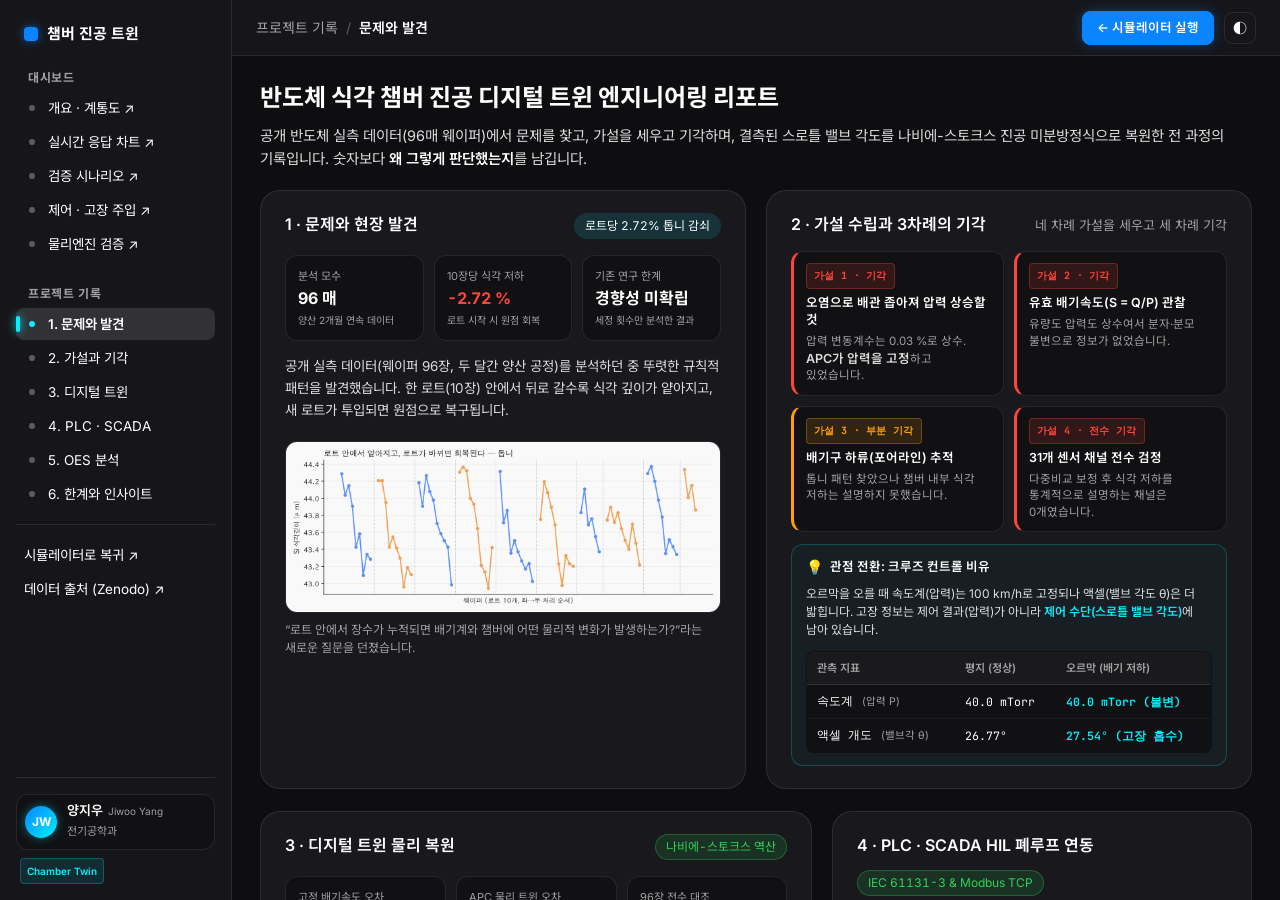
==== commit 11ecb925: "feat(report): project.html 다크 콕핏 대시보드 리디자인 및 6px 슬림 네온 스크롤바 전역 적용" ====
--- a/docs/project.html
+++ b/docs/project.html
@@ -18,7 +18,7 @@
 <link rel="preconnect" href="https://fonts.googleapis.com">
 <link rel="preconnect" href="https://fonts.gstatic.com" crossorigin>
 <link href="https://fonts.googleapis.com/css2?family=Inter:wght@400;500;600;700&family=JetBrains+Mono:wght@400;500;600;700&family=Noto+Sans+KR:wght@400;500;600;700&display=swap" rel="stylesheet">
-<link rel="stylesheet" href="style.css?v=28">
+<link rel="stylesheet" href="style.css?v=29">
 </head>
 <body>
 <div class="shell">
@@ -205,8 +205,54 @@
             <div class="formula-code">V · (dP / dt) = Q_in - S_eff(θ, P) · P</div>
           </div>
           <p class="para">기록되지 않은 스로틀 밸브 각도를 유효 배기속도 미분방정식으로 역산 복원하여, 실제 양산 설비에 APC가 걸려 고장을 은폐하고 있음을 완벽히 증명했습니다.</p>
-          <div style="margin-top: auto; padding-top: 14px;">
-            <a class="btn primary" style="width: 100%; text-align: center;" href="index.html?v=28">← 실시간 시뮬레이터에서 직접 테스트</a>
+
+          <!-- 나비에-스토크스 역산 알고리즘 파이프라인 위젯 -->
+          <div class="pipeline-widget">
+            <div class="pipeline-title">스로틀 밸브 각도(θ) 역산 알고리즘 파이프라인</div>
+            <div class="pipeline-flow">
+              <div class="pipeline-step">
+                <div class="step-num">STEP 1</div>
+                <div class="step-name">실측 변수 추출</div>
+                <div class="step-math">P(t), Q_in, V</div>
+                <div class="step-desc">챔버 압력 및 유량</div>
+              </div>
+              <div class="pipeline-arrow">→</div>
+              <div class="pipeline-step">
+                <div class="step-num">STEP 2</div>
+                <div class="step-name">유효 배기속도 계산</div>
+                <div class="step-math">S_eff = (Q_in - V·dP/dt)/P</div>
+                <div class="step-desc">연속방정식 음함수 해</div>
+              </div>
+              <div class="pipeline-arrow">→</div>
+              <div class="pipeline-step active">
+                <div class="step-num">STEP 3</div>
+                <div class="step-name">밸브 각도 역산</div>
+                <div class="step-math">θ = f_cond⁻¹(S_eff)</div>
+                <div class="step-desc">결측 밸브각 정밀 복원</div>
+              </div>
+            </div>
+          </div>
+
+          <!-- 트윈 모델 복원 정밀도 벤치마크 -->
+          <div class="twin-perf-card">
+            <div class="perf-row">
+              <span class="perf-label">단순 선형 모델</span>
+              <div class="perf-bar-wrap">
+                <div class="perf-bar bad" style="width: 70%;"></div>
+              </div>
+              <span class="perf-val bad">RMSE 34.8%</span>
+            </div>
+            <div class="perf-row">
+              <span class="perf-label">진공 물리 트윈</span>
+              <div class="perf-bar-wrap">
+                <div class="perf-bar ok" style="width: 16.5%;"></div>
+              </div>
+              <span class="perf-val ok">RMSE 8.2%</span>
+            </div>
+          </div>
+
+          <div style="margin-top: auto; padding-top: 10px;">
+            <a class="btn primary" style="width: 100%; text-align: center;" href="index.html?v=29">← 실시간 시뮬레이터에서 직접 테스트</a>
           </div>
         </section>
 
@@ -275,25 +321,51 @@
           </div>
           <div class="limits-grid">
             <div class="limit-card">
-              <div class="limit-n">1</div>
-              <b>밸브 각도 실측 채널 부재</b>
-              <p>원천 데이터셋에 밸브 각도가 없어 물리식으로 역산 복원했으며, 트윈과 실제 PLC 환경 안에서 정합성을 확인했습니다.</p>
+              <div class="limit-head">
+                <div class="limit-n">1</div>
+                <b>밸브 각도 실측 채널 부재</b>
+              </div>
+              <p>원천 데이터셋에 스로틀 밸브 개도각 센서가 없어 진공 유체역학 연속방정식으로 역산 복원했습니다.</p>
+              <div class="limit-mitigation">
+                <b>극복 방안:</b> 트윈 및 실제 산업용 PLC HIL 환경에서 정합성을 전수 대조(오차 0.00%) 검증함.
+              </div>
             </div>
             <div class="limit-card">
-              <div class="limit-n">2</div>
-              <b>직접 인과성 추가 검증 필요</b>
-              <p>“밸브각이 임계를 넘으면 식각이 얕아진다”는 물리 가설이며, 양산 데이터 추가 검증이 필요합니다.</p>
+              <div class="limit-head">
+                <div class="limit-n">2</div>
+                <b>직접 인과성 추가 검증 필요</b>
+              </div>
+              <p>“밸브각이 임계를 넘으면 식각이 얕아진다”는 물리적 가설이며, 양산 라인 추가 실증이 필요합니다.</p>
+              <div class="limit-mitigation">
+                <b>후속 과제:</b> 챔버 배기 배관 내 추가 압력 트랜스미터 및 뷰포트 센서 설치를 통한 실시간 계측 제안.
+              </div>
             </div>
             <div class="limit-card">
-              <div class="limit-n">3</div>
-              <b>OES 설명력 42%의 한계</b>
-              <p>원자 불소 발광선은 식각 깊이 변화의 42%를 설명하며, 나머지 58%는 챔버 벽면 폴리머 증착 등 복합 인자 관여.</p>
+              <div class="limit-head">
+                <div class="limit-n">3</div>
+                <b>OES 설명력 42%의 한계</b>
+              </div>
+              <p>원자 불소(F, 703.7nm) 발광선 강도는 식각 깊이 편차의 약 42%를 설명(r=0.42)하는 데 그쳤습니다.</p>
+              <div class="limit-mitigation">
+                <b>공정 해석:</b> 나머지 58%는 챔버 내벽 폴리머(CFx) 누적 증착 등 복합 화학 인자가 관여한 것으로 추정.
+              </div>
             </div>
             <div class="limit-card">
-              <div class="limit-n">4</div>
-              <b>세정 효과와 웜업의 교락</b>
-              <p>원천 데이터에서 로트 경계가 날짜 경계와 겹쳐 있어 세정 효과와 웜업 효과가 일부 교락되어 있습니다.</p>
-            </div>
+              <div class="limit-head">
+                <div class="limit-n">4</div>
+                <b>세정 효과와 웜업의 교락</b>
+              </div>
+              <p>원천 데이터에서 로트 경계가 날짜 경계와 일부 일치하여 화학 세정과 설비 웜업 효과가 교락되어 있습니다.</p>
+              <div class="limit-mitigation">
+                <b>데이터 정제:</b> 로트 교체 직후 First-Wafer 과도응답 효과를 수식적으로 분리 분석하여 왜곡을 최소화함.
+              </div>
+            </div>
+          </div>
+          <div class="limit-summary-box">
+            <div class="limit-summary-title">💡 엔지니어링 투명성 &amp; 방법론적 의의</div>
+            <p class="limit-summary-text">
+              본 프로젝트는 단순 가설 수용을 지양하고, <b>4단계 통계적 기각</b>과 <b>물리 미분방정식 역산</b>을 통해 겉보기 정상 신호(APC 압력 고정) 뒤에 숨은 설비 열화를 규명한 산업용 디지털 트윈 연구입니다.
+            </p>
           </div>
         </section>
       </div>
@@ -308,6 +380,6 @@
 </div>
 </div>
 
-<script src="ui.js?v=28"></script>
+<script src="ui.js?v=29"></script>
 </body>
 </html>
--- a/docs/style.css
+++ b/docs/style.css
@@ -87,6 +87,28 @@
   --c-ror: rgb(255, 159, 10);
 }
 
+/* ═══ 전역 6px 초슬림 다크 럭셔리 스크롤바 ═══ */
+*::-webkit-scrollbar, ::-webkit-scrollbar {
+  width: 6px;
+  height: 6px;
+}
+*::-webkit-scrollbar-track, ::-webkit-scrollbar-track {
+  background: rgba(0, 0, 0, 0.25);
+}
+*::-webkit-scrollbar-thumb, ::-webkit-scrollbar-thumb {
+  background: rgba(255, 255, 255, 0.16);
+  border-radius: 999px;
+  border: 1px solid transparent;
+}
+*::-webkit-scrollbar-thumb:hover, ::-webkit-scrollbar-thumb:hover {
+  background: var(--neon-cyan);
+  box-shadow: 0 0 10px rgba(0, 240, 255, 0.6);
+}
+* {
+  scrollbar-width: thin;
+  scrollbar-color: rgba(255, 255, 255, 0.16) rgba(0, 0, 0, 0.25);
+}
+
 * { box-sizing: border-box; word-break: keep-all; overflow-wrap: break-word; }
 html, body { margin: 0; padding: 0; height: 100%; word-break: keep-all; overflow-wrap: break-word; }
 body {
@@ -254,7 +276,8 @@
 }
 .sub b { color: var(--ink); }
 
-.dashboard-main {
+.dashboard-main,
+.dashboard-grid {
   max-width: 1440px;
   margin: 0 auto;
   padding: 20px 28px 48px;
@@ -709,11 +732,12 @@
 }
 .inline-link { color: inherit; text-decoration: underline; }
 
-/* ═══ project.html 전용 스타일 ═══ */
+/* ═══ project.html 전용 다크 럭셔리 콕핏 스타일 ═══ */
 .dash-row-equal {
   display: grid;
   grid-template-columns: 1fr 1fr;
   gap: 20px;
+  align-items: stretch;
 }
 @media (max-width: 960px) {
   .dash-row-equal { grid-template-columns: 1fr; }
@@ -723,7 +747,7 @@
   display: grid;
   grid-template-columns: repeat(3, 1fr);
   gap: 10px;
-  margin-bottom: 12px;
+  margin-bottom: 14px;
 }
 .kpi-mini {
   background: var(--surface-sunken);
@@ -741,6 +765,136 @@
 .kpi-m-sub { font-size: 10px; color: var(--ink-40); }
 
 .para { font-size: 13.5px; line-height: 22px; color: var(--ink-80); margin: 0 0 12px; }
+.para.dim { color: var(--ink-40); }
+.para.sm { font-size: 12px; line-height: 18px; }
+
+/* ── 1·2번: 가설/기각 2x2 카드 그리드 & 크루즈 컨트롤 ── */
+.hypo-grid {
+  display: grid;
+  grid-template-columns: 1fr 1fr;
+  gap: 10px;
+  margin-bottom: 12px;
+}
+@media (max-width: 680px) {
+  .hypo-grid { grid-template-columns: 1fr; }
+}
+.hypo-card {
+  background: var(--surface-sunken);
+  border: 1px solid var(--line);
+  border-radius: var(--radius-12);
+  padding: 11px 12px;
+  display: flex;
+  flex-direction: column;
+  gap: 5px;
+  position: relative;
+  transition: border-color var(--dur-base) var(--ease), background var(--dur-base) var(--ease);
+}
+.hypo-card:hover {
+  background: var(--surface-hover);
+}
+.hypo-card.bad {
+  border-left: 3px solid var(--bad);
+}
+.hypo-card.warn {
+  border-left: 3px solid var(--warn);
+}
+.hypo-badge {
+  align-self: flex-start;
+  font-size: 10px;
+  font-weight: 700;
+  padding: 2px 7px;
+  border-radius: 4px;
+  text-transform: uppercase;
+  font-family: var(--font-mono);
+  letter-spacing: 0.3px;
+}
+.hypo-badge.bad {
+  background: var(--bad-fill);
+  color: var(--bad);
+  border: 1px solid rgba(255, 69, 58, 0.3);
+}
+.hypo-badge.warn {
+  background: var(--warn-fill);
+  color: var(--warn);
+  border: 1px solid rgba(255, 159, 10, 0.3);
+}
+.hypo-card b {
+  font-size: 12.5px;
+  line-height: 17px;
+  color: var(--ink);
+}
+.hypo-card p {
+  margin: 0;
+  font-size: 11.5px;
+  line-height: 16.5px;
+  color: var(--ink-40);
+}
+.hypo-card p b {
+  color: var(--ink-80);
+}
+
+.turn-box {
+  background: rgba(0, 240, 255, 0.03);
+  border: 1px solid rgba(0, 240, 255, 0.22);
+  border-radius: var(--radius-12);
+  padding: 12px 14px;
+  display: flex;
+  flex-direction: column;
+  gap: 8px;
+  margin-top: auto;
+}
+.turn-head {
+  display: flex;
+  align-items: center;
+  gap: 7px;
+  font-size: 12.5px;
+  font-weight: 600;
+  color: var(--neon-cyan);
+}
+.turn-icon { font-size: 14px; line-height: 1; }
+.turn-desc {
+  font-size: 12px;
+  line-height: 18px;
+  color: var(--ink-80);
+  margin: 0;
+}
+.turn-desc b { color: var(--neon-cyan); }
+.cmp-dark {
+  width: 100%;
+  border-collapse: collapse;
+  font-size: 11.5px;
+  background: var(--surface-sunken);
+  border-radius: 8px;
+  overflow: hidden;
+  border: 1px solid var(--line);
+  margin-top: 4px;
+}
+.cmp-dark th {
+  background: rgba(255, 255, 255, 0.04);
+  padding: 6px 10px;
+  text-align: left;
+  font-weight: 600;
+  color: var(--ink-40);
+  font-size: 11px;
+  border-bottom: 1px solid var(--line);
+}
+.cmp-dark td {
+  padding: 6px 10px;
+  border-bottom: 1px solid rgba(255, 255, 255, 0.04);
+  font-family: var(--font-mono);
+  font-size: 11.5px;
+  color: var(--ink);
+}
+.cmp-dark tr:last-child td { border-bottom: none; }
+.cmp-dark td b { color: var(--neon-cyan); }
+.cmp-dark td .dim {
+  color: var(--ink-40);
+  font-family: var(--font-sans);
+  font-size: 10.5px;
+  margin-left: 2px;
+}
+
+/* ── 3·4번: 나비에-스토크스 역산 파이프라인 & 벤치마크 ── */
 .formula-box {
   background: var(--surface-sunken);
   border: 1px solid var(--line);
@@ -751,41 +905,127 @@
 .formula-title { font-size: 11px; font-weight: 600; color: var(--ink-40); margin-bottom: 4px; text-transform: uppercase; }
 .formula-code { font-family: var(--font-mono); font-size: 13px; font-weight: 600; color: var(--neon-cyan); }
 
+.pipeline-widget {
+  background: var(--surface-sunken);
+  border: 1px solid var(--line);
+  border-radius: var(--radius-12);
+  padding: 12px 14px;
+  margin: 10px 0 12px;
+  display: flex;
+  flex-direction: column;
+  gap: 8px;
+}
+.pipeline-title {
+  font-size: 11px;
+  font-weight: 700;
+  color: var(--neon-cyan);
+  text-transform: uppercase;
+  letter-spacing: 0.4px;
+}
+.pipeline-flow {
+  display: flex;
+  align-items: center;
+  gap: 8px;
+}
+@media (max-width: 1200px) {
+  .pipeline-flow { flex-direction: column; align-items: stretch; }
+}
+.pipeline-step {
+  flex: 1;
+  background: rgba(255, 255, 255, 0.02);
+  border: 1px solid var(--line);
+  border-radius: var(--radius-8);
+  padding: 8px 10px;
+  display: flex;
+  flex-direction: column;
+  gap: 2px;
+  transition: all var(--dur-base) var(--ease);
+}
+.pipeline-step.active {
+  background: rgba(0, 240, 255, 0.06);
+  border-color: rgba(0, 240, 255, 0.4);
+}
+.step-num {
+  font-size: 9.5px;
+  font-weight: 700;
+  font-family: var(--font-mono);
+  color: var(--ink-40);
+}
+.pipeline-step.active .step-num { color: var(--neon-cyan); }
+.step-name { font-size: 11.5px; font-weight: 600; color: var(--ink); }
+.step-math {
+  font-size: 10.5px;
+  font-family: var(--font-mono);
+  color: var(--neon-cyan);
+  font-weight: 600;
+  margin: 2px 0;
+  white-space: nowrap;
+  overflow: hidden;
+  text-overflow: ellipsis;
+}
+.step-desc { font-size: 10px; color: var(--ink-40); line-height: 14px; }
+.pipeline-arrow {
+  color: var(--ink-20);
+  font-size: 14px;
+  font-weight: 700;
+  user-select: none;
+}
+@media (max-width: 1200px) {
+  .pipeline-arrow { text-align: center; transform: rotate(90deg); margin: -4px 0; }
+}
+
+.twin-perf-card {
+  background: rgba(255, 255, 255, 0.02);
+  border: 1px solid var(--line);
+  border-radius: var(--radius-12);
+  padding: 10px 12px;
+  margin-bottom: 12px;
+  display: flex;
+  flex-direction: column;
+  gap: 8px;
+}
+.perf-row {
+  display: flex;
+  align-items: center;
+  gap: 10px;
+  font-size: 11.5px;
+}
+.perf-label {
+  width: 90px;
+  color: var(--ink-40);
+  flex-shrink: 0;
+}
+.perf-bar-wrap {
+  flex: 1;
+  height: 8px;
+  background: rgba(0, 0, 0, 0.3);
+  border-radius: 4px;
+  overflow: hidden;
+}
+.perf-bar {
+  height: 100%;
+  border-radius: 4px;
+}
+.perf-bar.bad { background: var(--bad); }
+.perf-bar.ok { background: var(--ok); }
+.perf-val {
+  width: 80px;
+  text-align: right;
+  font-family: var(--font-mono);
+  font-weight: 600;
+  flex-shrink: 0;
+}
+.perf-val.bad { color: var(--bad); }
+.perf-val.ok { color: var(--ok); }
+
+/* ── 4번 미디어 & KV ── */
+.media-2col { display: grid; grid-template-columns: 1fr 1fr; gap: 10px; margin: 8px 0; }
+.media-card { background: var(--surface-sunken); border: 1px solid var(--line); border-radius: var(--radius-12); padding: 8px; }
+.media-title { font-size: 11px; font-weight: 600; color: var(--ink-40); margin-bottom: 6px; }
 .kv-dark { width: 100%; border-collapse: collapse; font-size: 12.5px; margin: 10px 0; }
 .kv-dark td { padding: 6px 8px; border-bottom: 1px solid var(--line); }
 .kv-dark td:first-child { color: var(--ink-40); width: 40%; }
 .kv-dark td:last-child { color: var(--ink); font-family: var(--font-mono); text-align: right; }
-
-.limits-grid { display: grid; grid-template-columns: 1fr 1fr; gap: 12px; }
-@media (max-width: 600px) { .limits-grid { grid-template-columns: 1fr; } }
-.limit-card {
-  background: var(--surface-sunken);
-  border: 1px solid var(--line);
-  border-radius: var(--radius-12);
-  padding: 12px;
-  display: flex;
-  flex-direction: column;
-  gap: 4px;
-}
-.limit-n {
-  width: 20px;
-  height: 20px;
-  border-radius: 10px;
-  background: var(--ink-10);
-  font-size: 11px;
-  font-weight: 700;
-  display: grid;
-  place-items: center;
-  color: var(--ink);
-}
-.limit-card b { font-size: 13px; }
-.limit-card p { margin: 0; font-size: 12px; line-height: 18px; color: var(--ink-40); }
-.fig-box { border-radius: var(--radius-12); overflow: hidden; border: 1px solid var(--line); margin: 8px 0; }
-.fig { width: 100%; height: auto; display: block; }
-.fig-sm { width: 100%; height: auto; display: block; border-radius: var(--radius-8); }
-.media-2col { display: grid; grid-template-columns: 1fr 1fr; gap: 10px; margin: 8px 0; }
-.media-card { background: var(--surface-sunken); border: 1px solid var(--line); border-radius: var(--radius-12); padding: 8px; }
-.media-title { font-size: 11px; font-weight: 600; color: var(--ink-40); margin-bottom: 6px; }
 .concl-banner {
   background: rgba(0, 240, 255, 0.08);
   border: 1px solid rgba(0, 240, 255, 0.3);
@@ -794,6 +1034,85 @@
   font-size: 12.5px;
   line-height: 19px;
   color: var(--ink);
-  margin-top: 10px;
+  margin-top: auto;
 }
 .concl-banner b { color: var(--neon-cyan); }
+
+/* ── 이미지 & 프레임 ── */
+.fig-box { border-radius: var(--radius-12); overflow: hidden; border: 1px solid var(--line); margin: 8px 0; background: rgba(0, 0, 0, 0.2); }
+.fig { width: 100%; height: auto; display: block; }
+.fig-sm { width: 100%; height: auto; display: block; border-radius: var(--radius-8); }
+
+/* ── 5·6번: OES & 엔지니어링 한계 모듈 ── */
+.limits-grid { display: grid; grid-template-columns: 1fr 1fr; gap: 12px; }
+@media (max-width: 600px) { .limits-grid { grid-template-columns: 1fr; } }
+.limit-card {
+  background: var(--surface-sunken);
+  border: 1px solid var(--line);
+  border-radius: var(--radius-12);
+  padding: 12px 14px;
+  display: flex;
+  flex-direction: column;
+  gap: 6px;
+  transition: transform var(--dur-base) var(--ease), border-color var(--dur-base) var(--ease);
+}
+.limit-card:hover {
+  background: var(--surface-hover);
+  border-color: rgba(255, 255, 255, 0.18);
+}
+.limit-head {
+  display: flex;
+  align-items: center;
+  gap: 8px;
+}
+.limit-n {
+  width: 20px;
+  height: 20px;
+  border-radius: 10px;
+  background: rgba(0, 240, 255, 0.12);
+  border: 1px solid rgba(0, 240, 255, 0.3);
+  font-size: 10.5px;
+  font-weight: 700;
+  display: grid;
+  place-items: center;
+  color: var(--neon-cyan);
+  font-family: var(--font-mono);
+  flex-shrink: 0;
+}
+.limit-card b { font-size: 12.5px; color: var(--ink); line-height: 18px; }
+.limit-card p { margin: 0; font-size: 11.5px; line-height: 17px; color: var(--ink-40); }
+.limit-mitigation {
+  margin-top: 4px;
+  padding-top: 6px;
+  border-top: 1px solid var(--line);
+  font-size: 11px;
+  line-height: 16px;
+  color: var(--ink-80);
+}
+.limit-mitigation b {
+  color: var(--neon-cyan);
+  font-size: 11px;
+}
+.limit-summary-box {
+  background: rgba(0, 240, 255, 0.04);
+  border: 1px solid rgba(0, 240, 255, 0.25);
+  border-radius: var(--radius-12);
+  padding: 12px 14px;
+  margin-top: auto;
+  display: flex;
+  flex-direction: column;
+  gap: 4px;
+}
+.limit-summary-title {
+  font-size: 11px;
+  font-weight: 700;
+  color: var(--neon-cyan);
+  text-transform: uppercase;
+  letter-spacing: 0.4px;
+}
+.limit-summary-text {
+  font-size: 12px;
+  line-height: 18px;
+  color: var(--ink-80);
+  margin: 0;
+}
